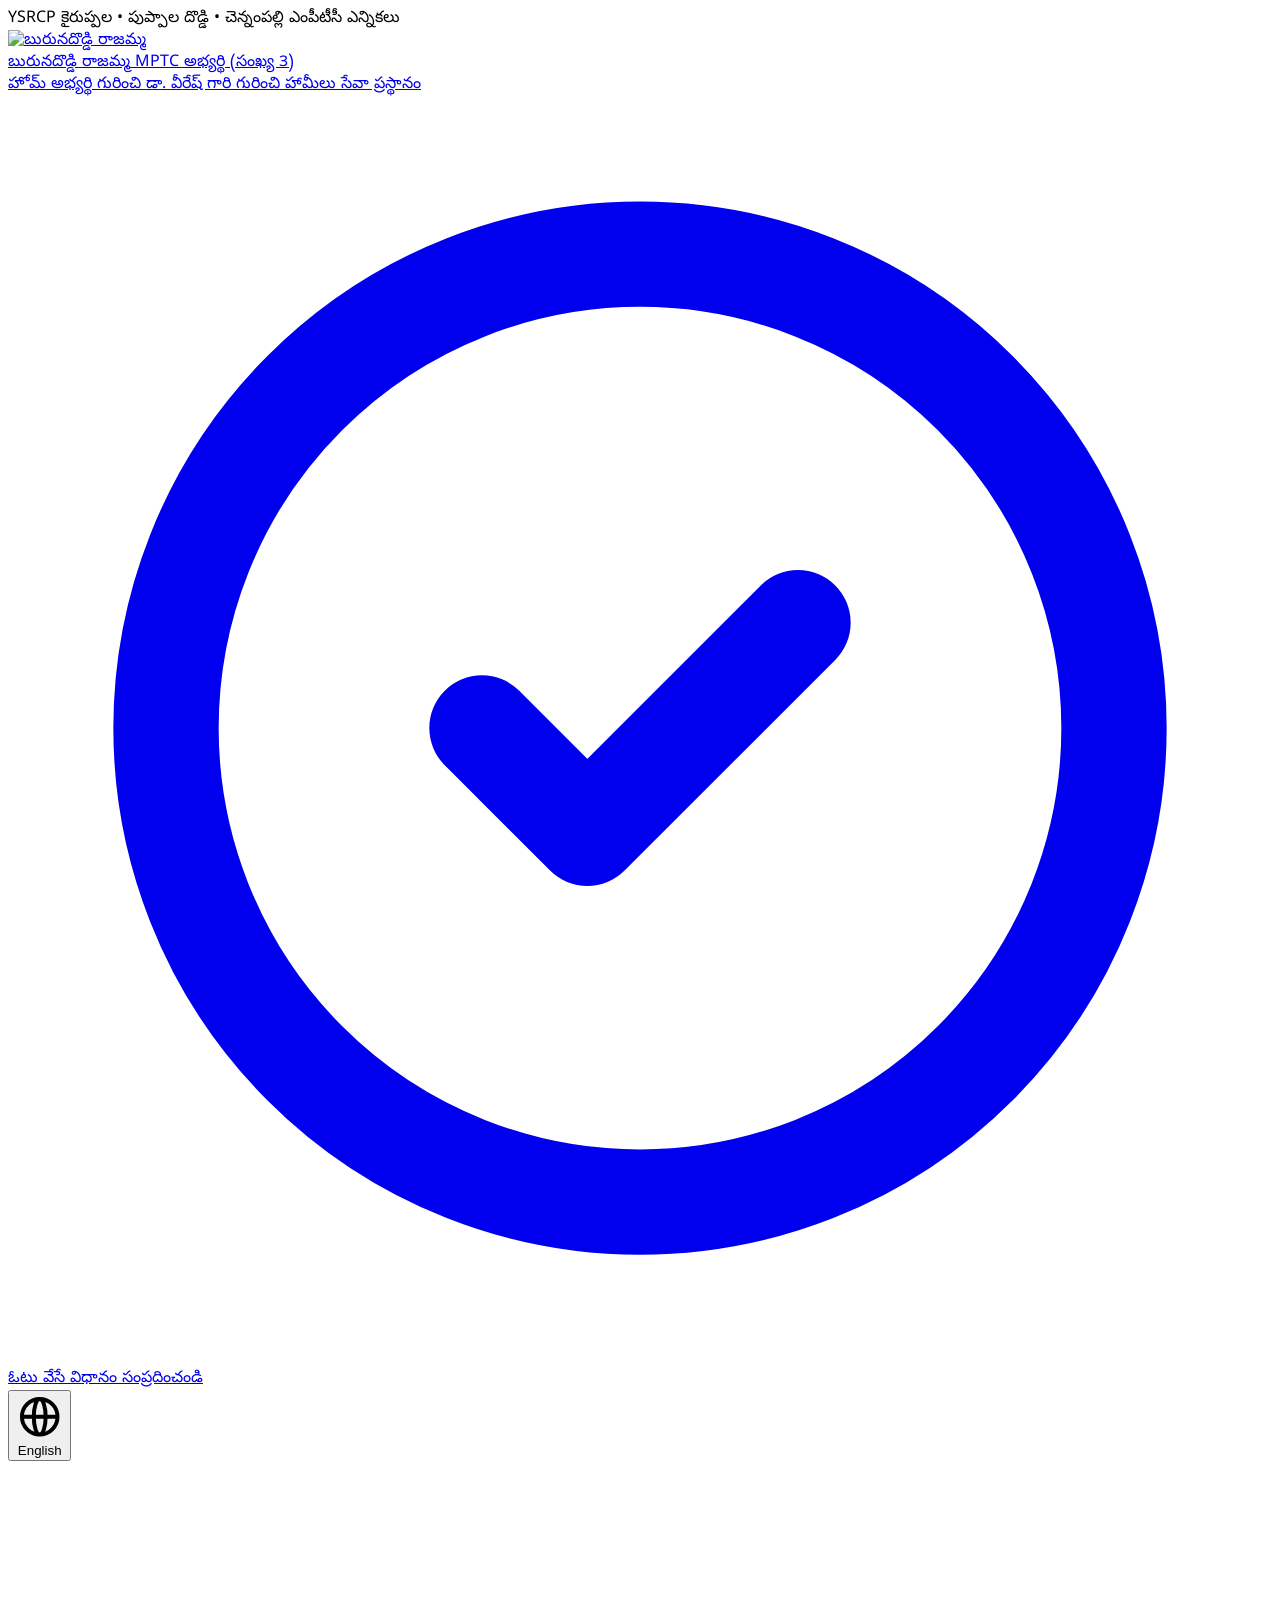
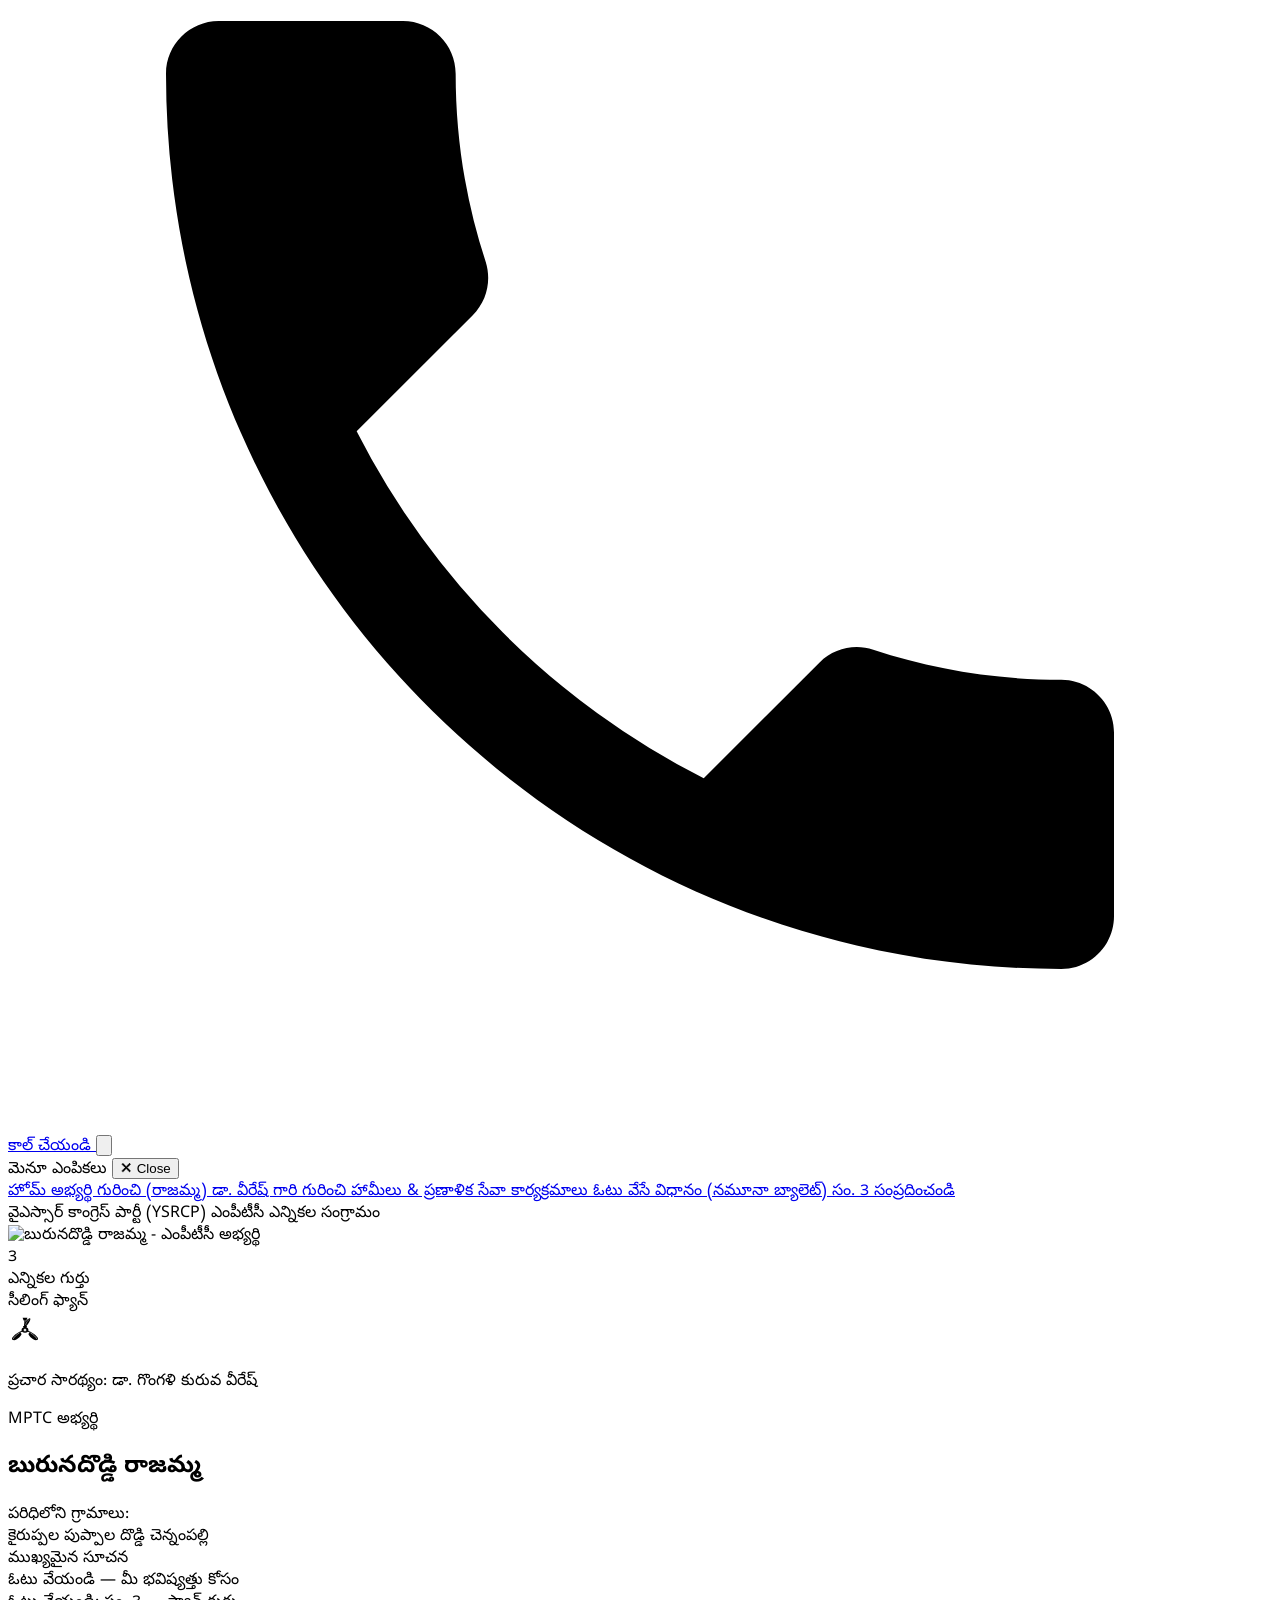
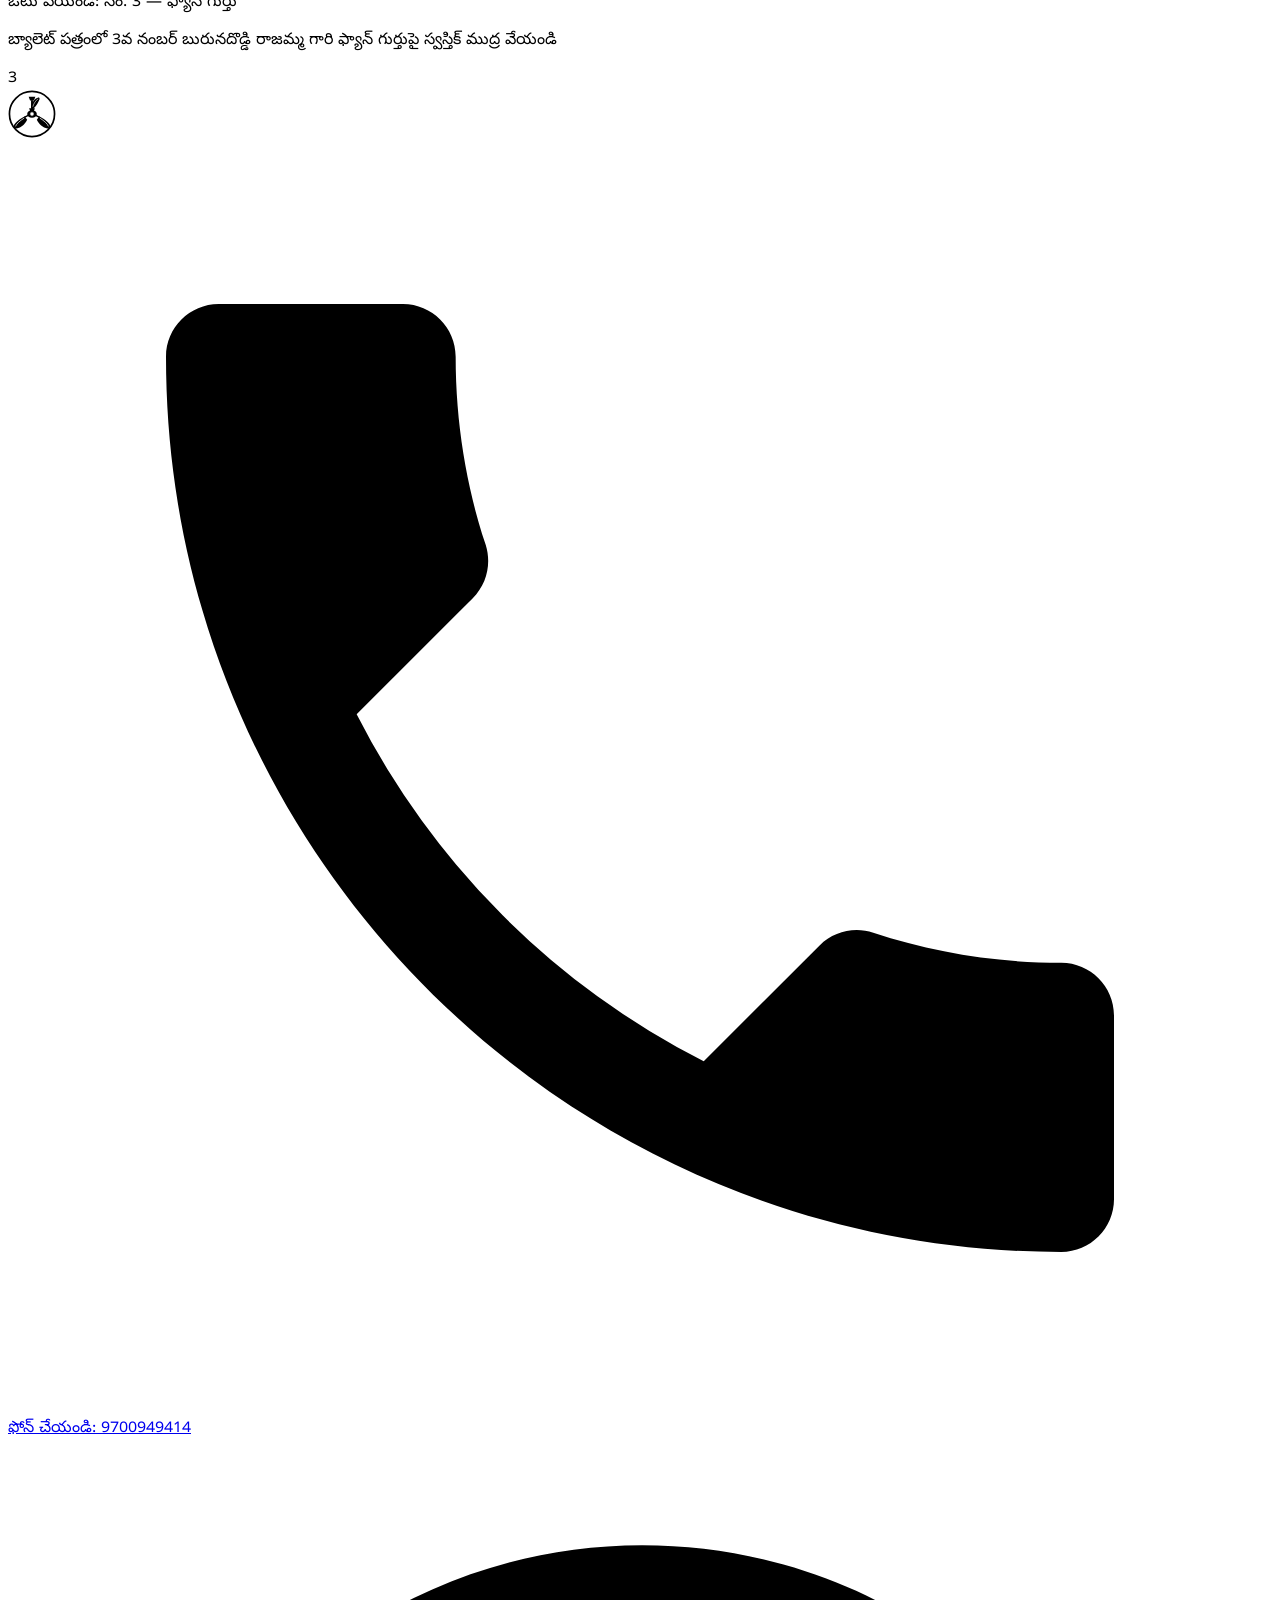
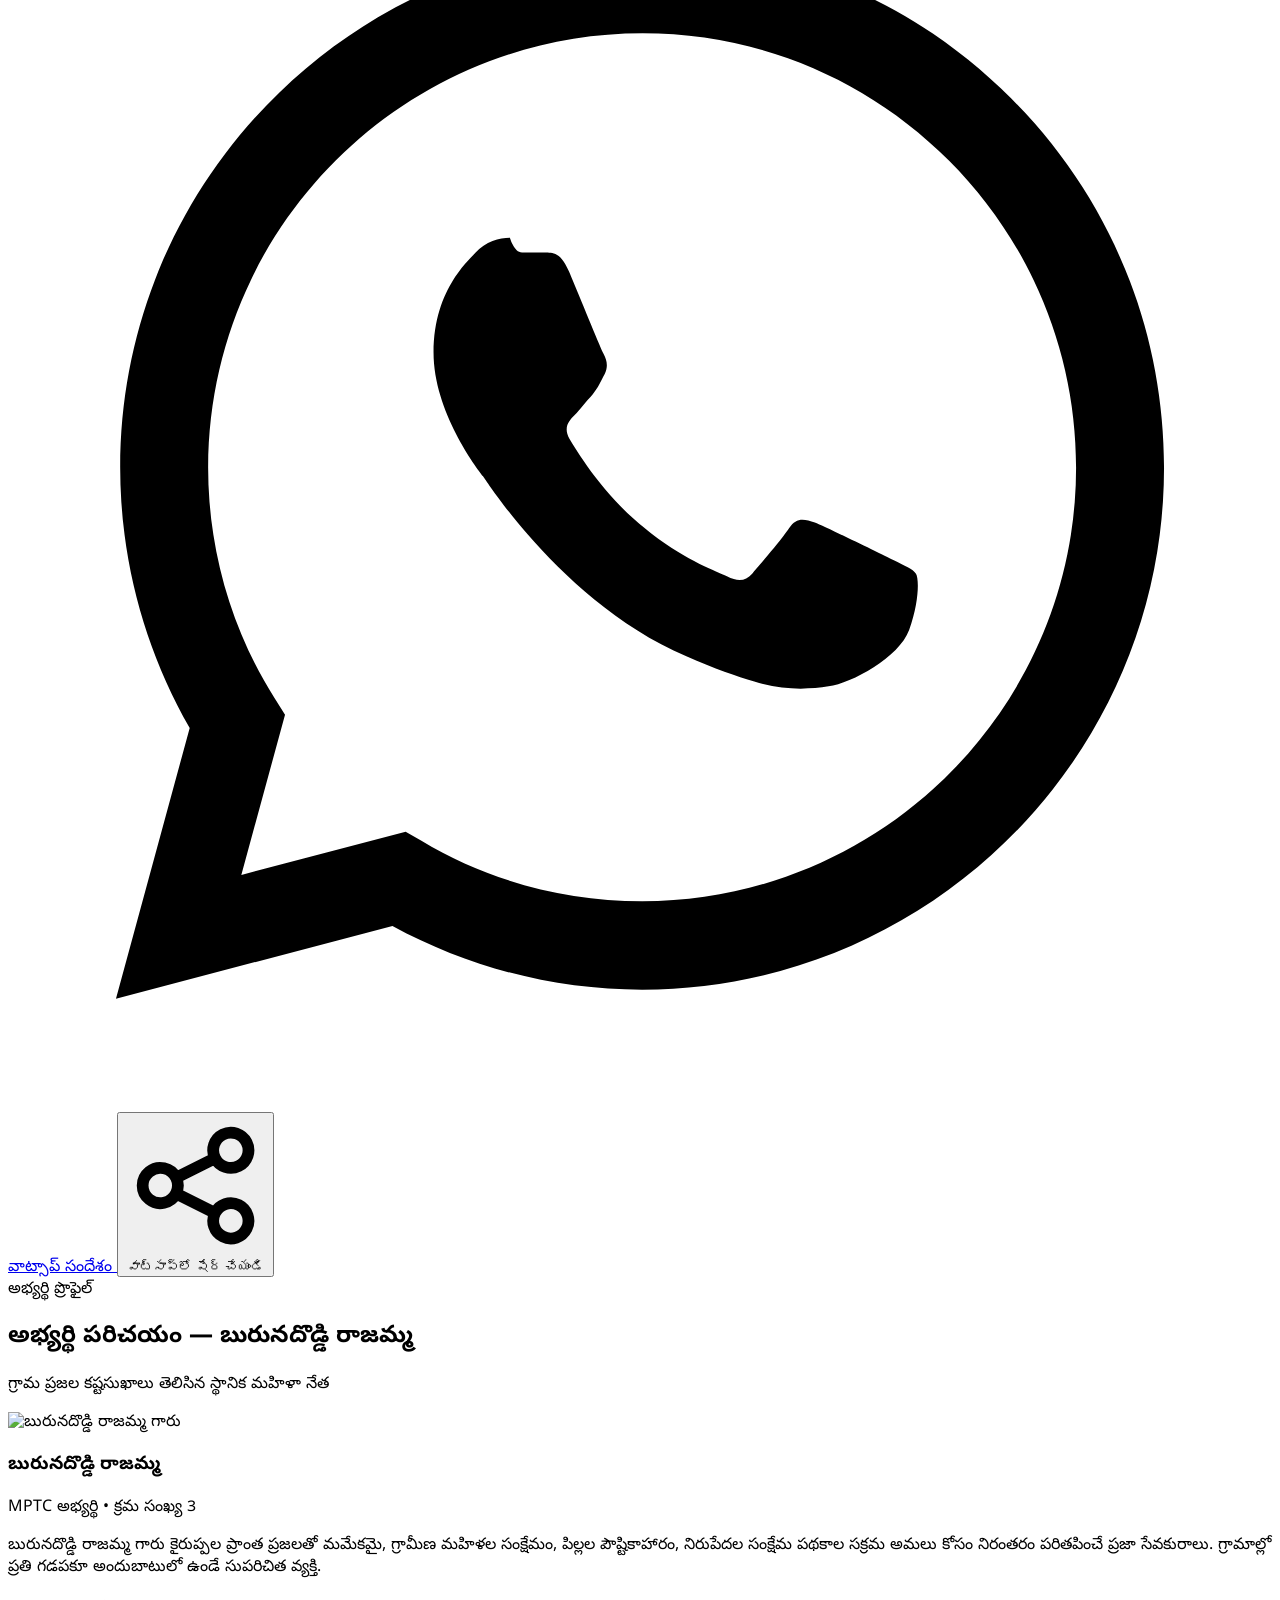
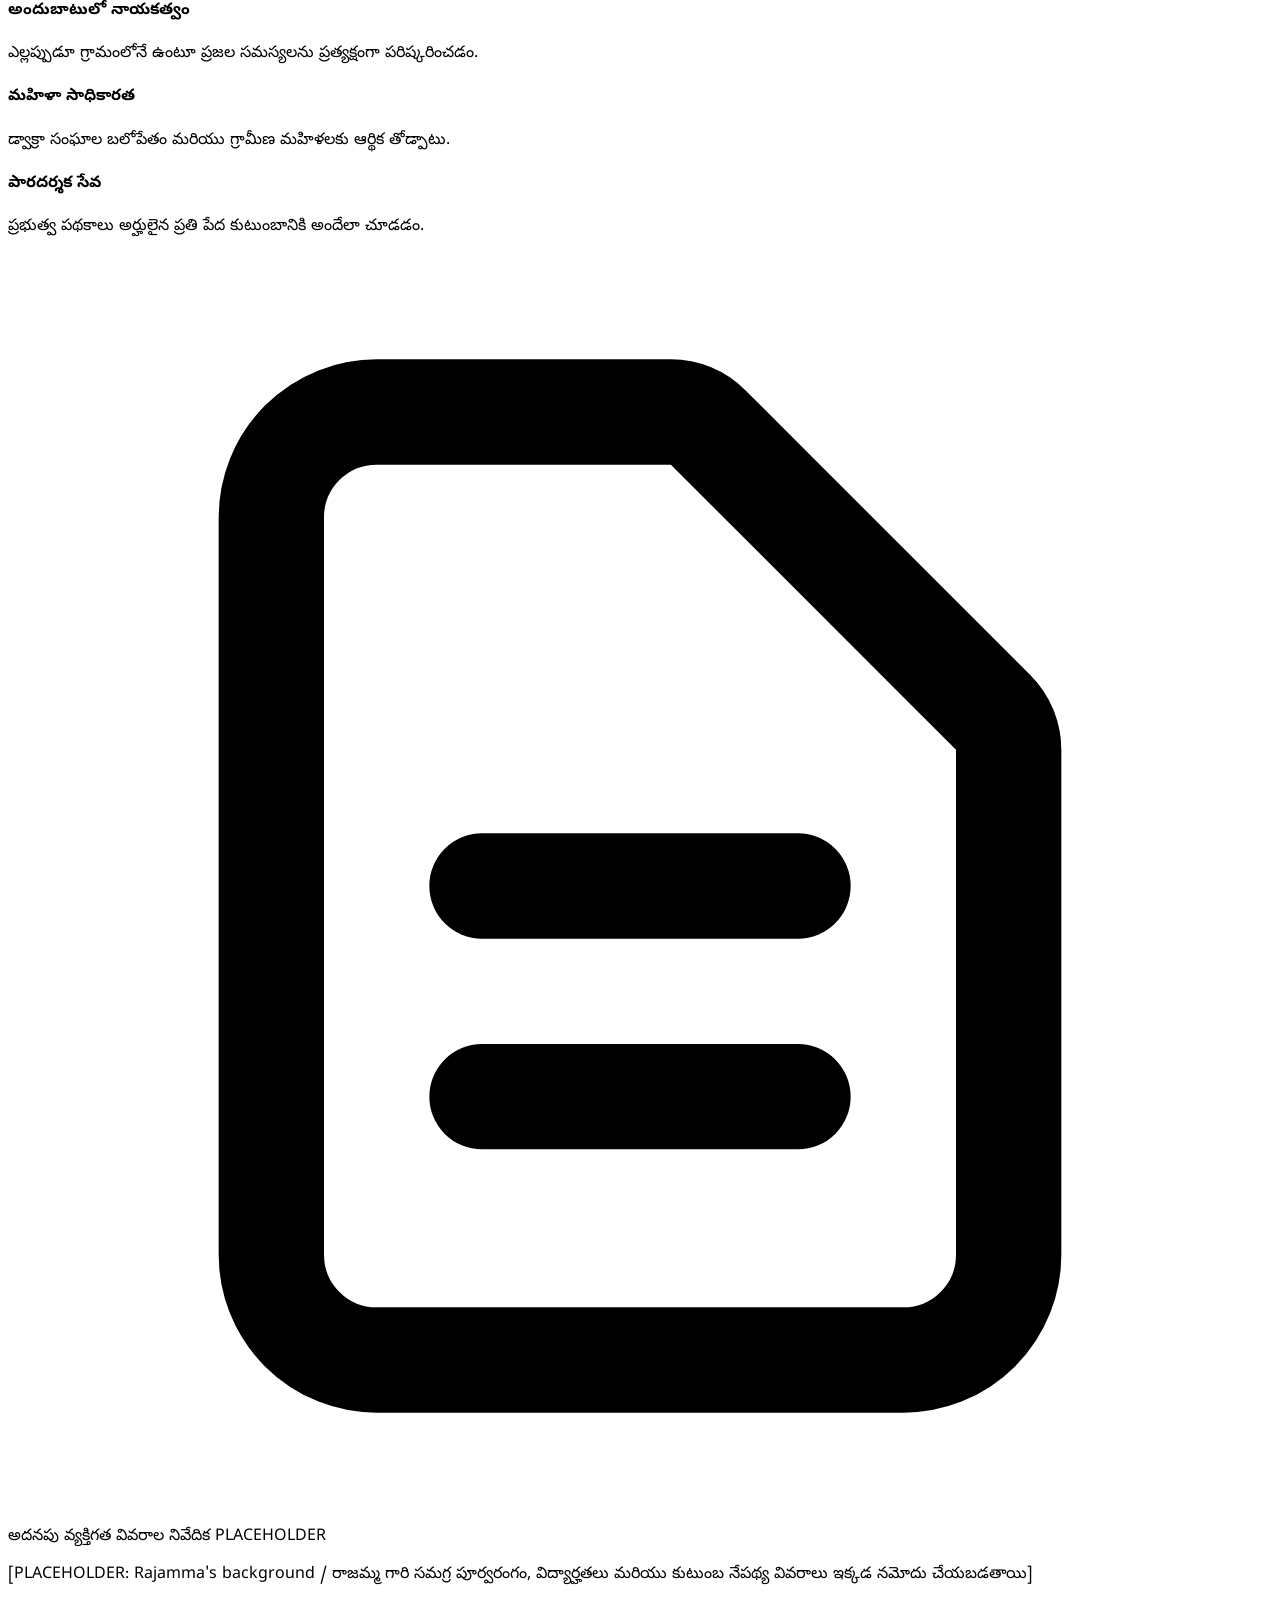
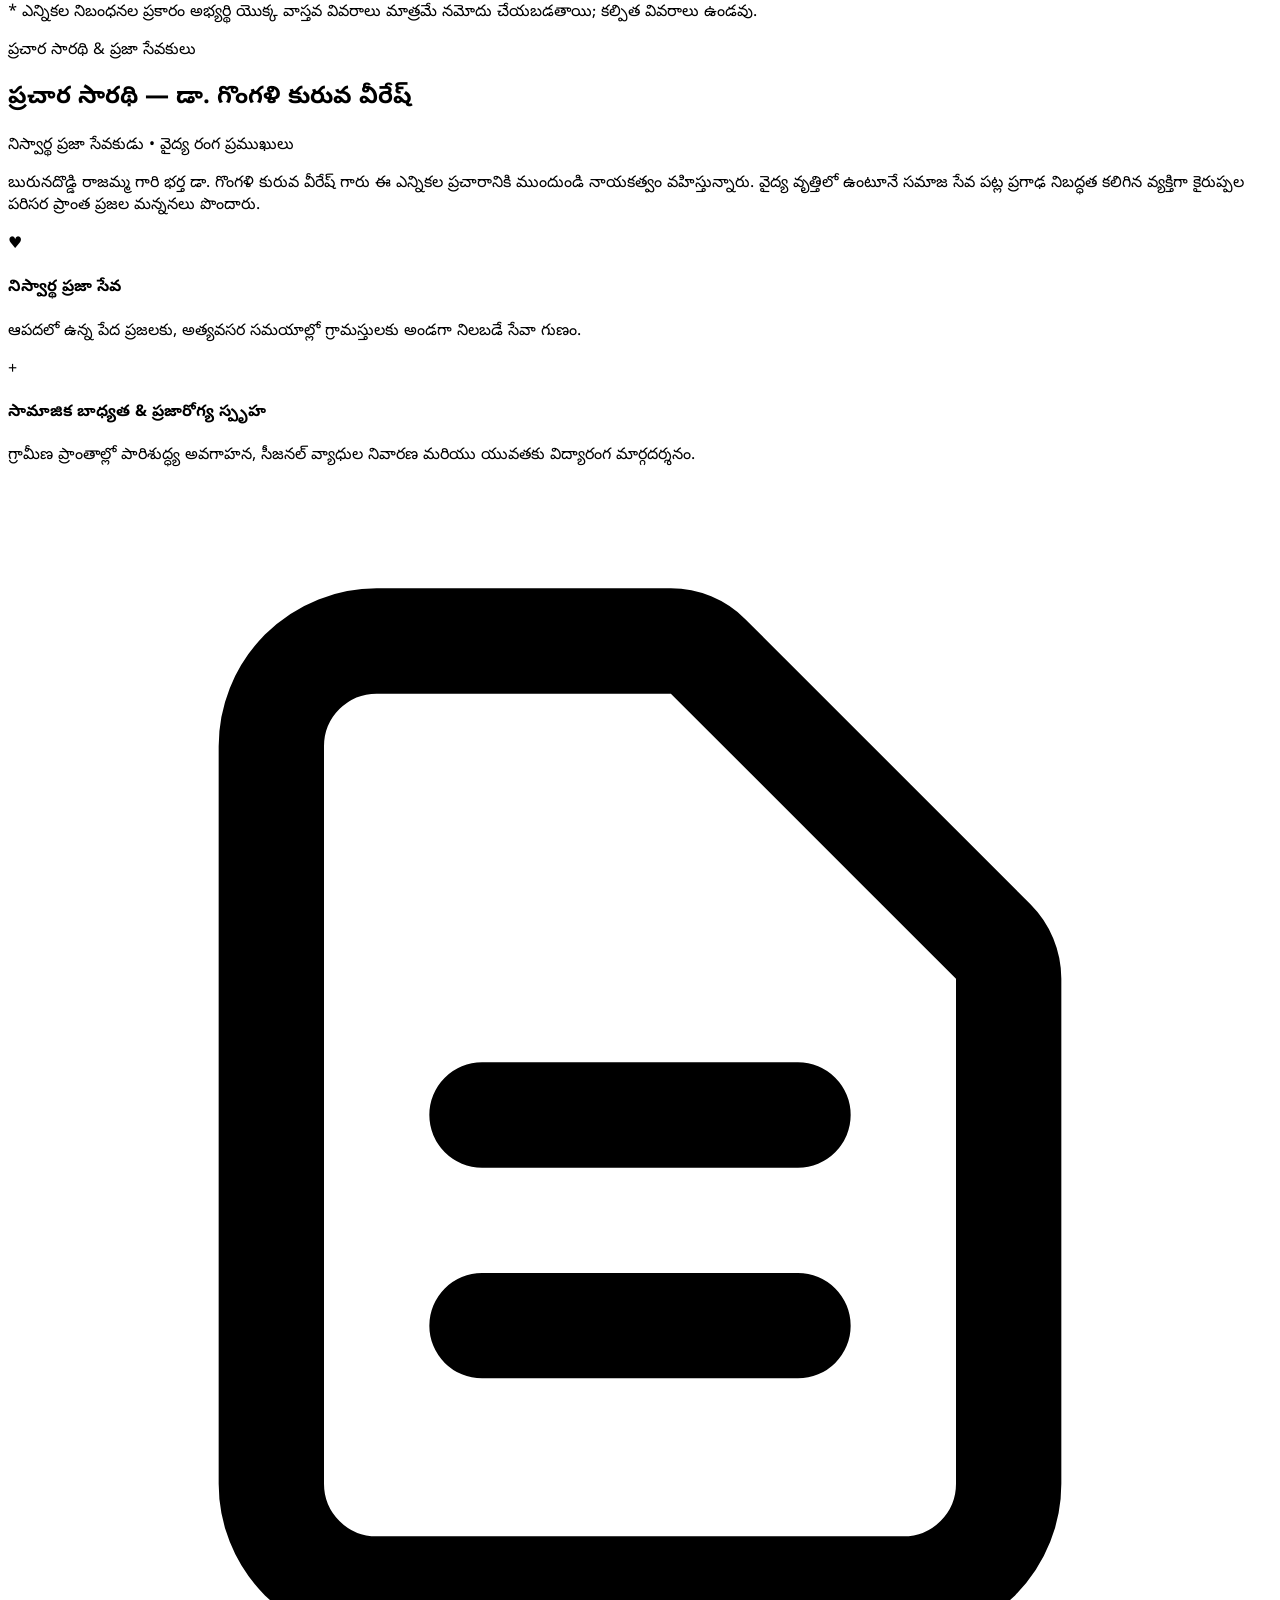
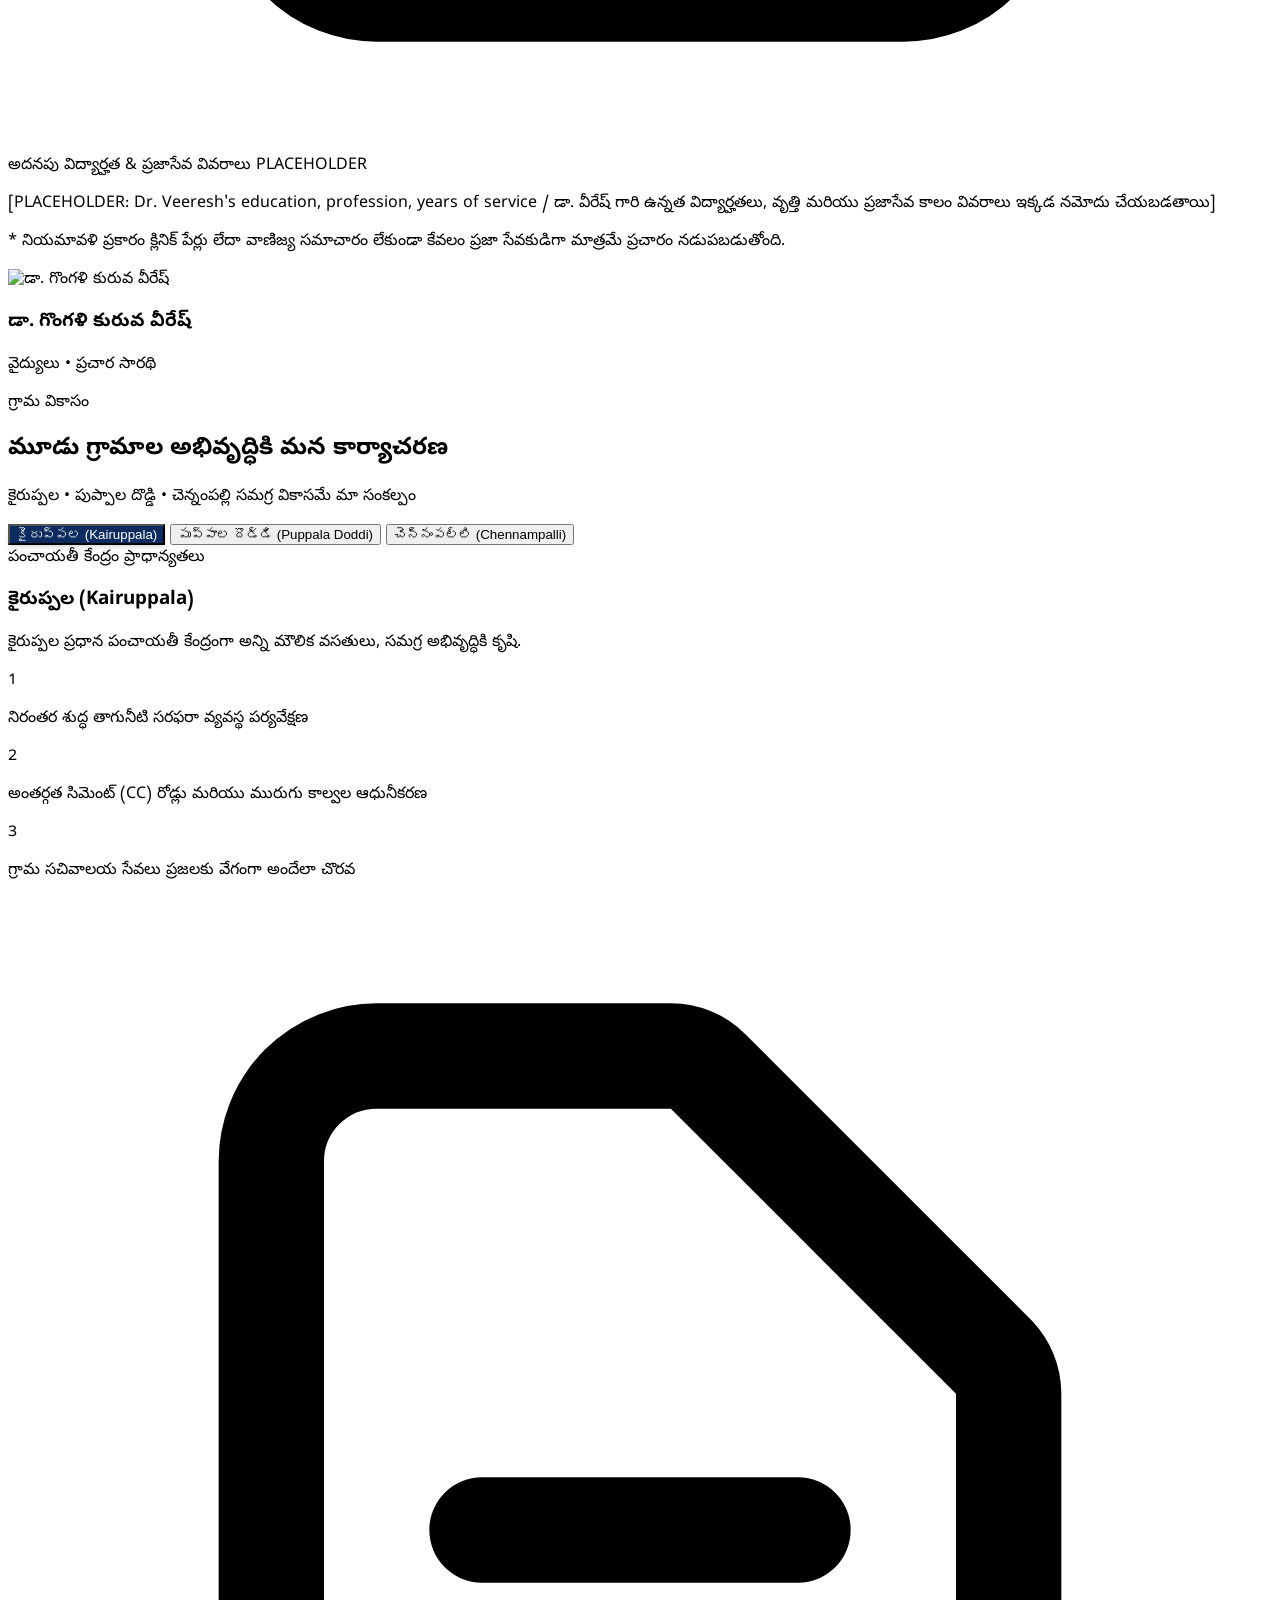
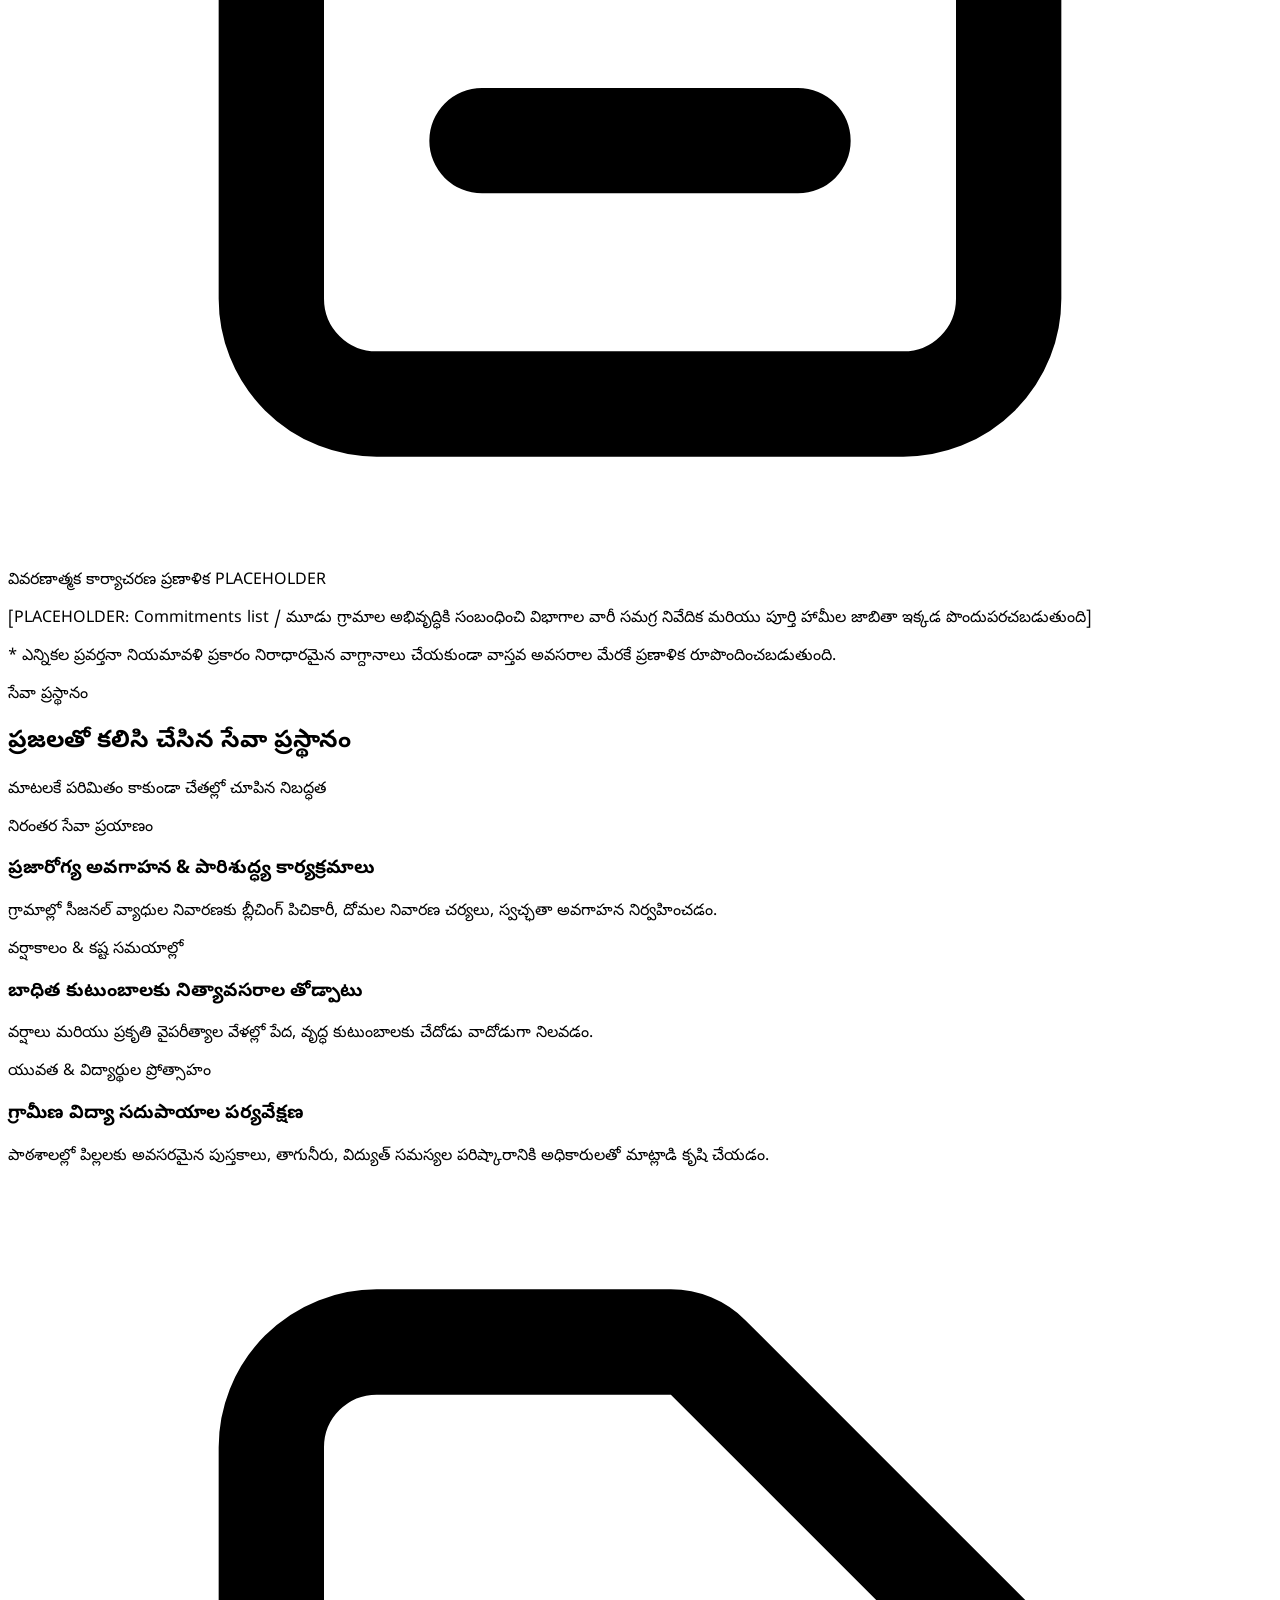
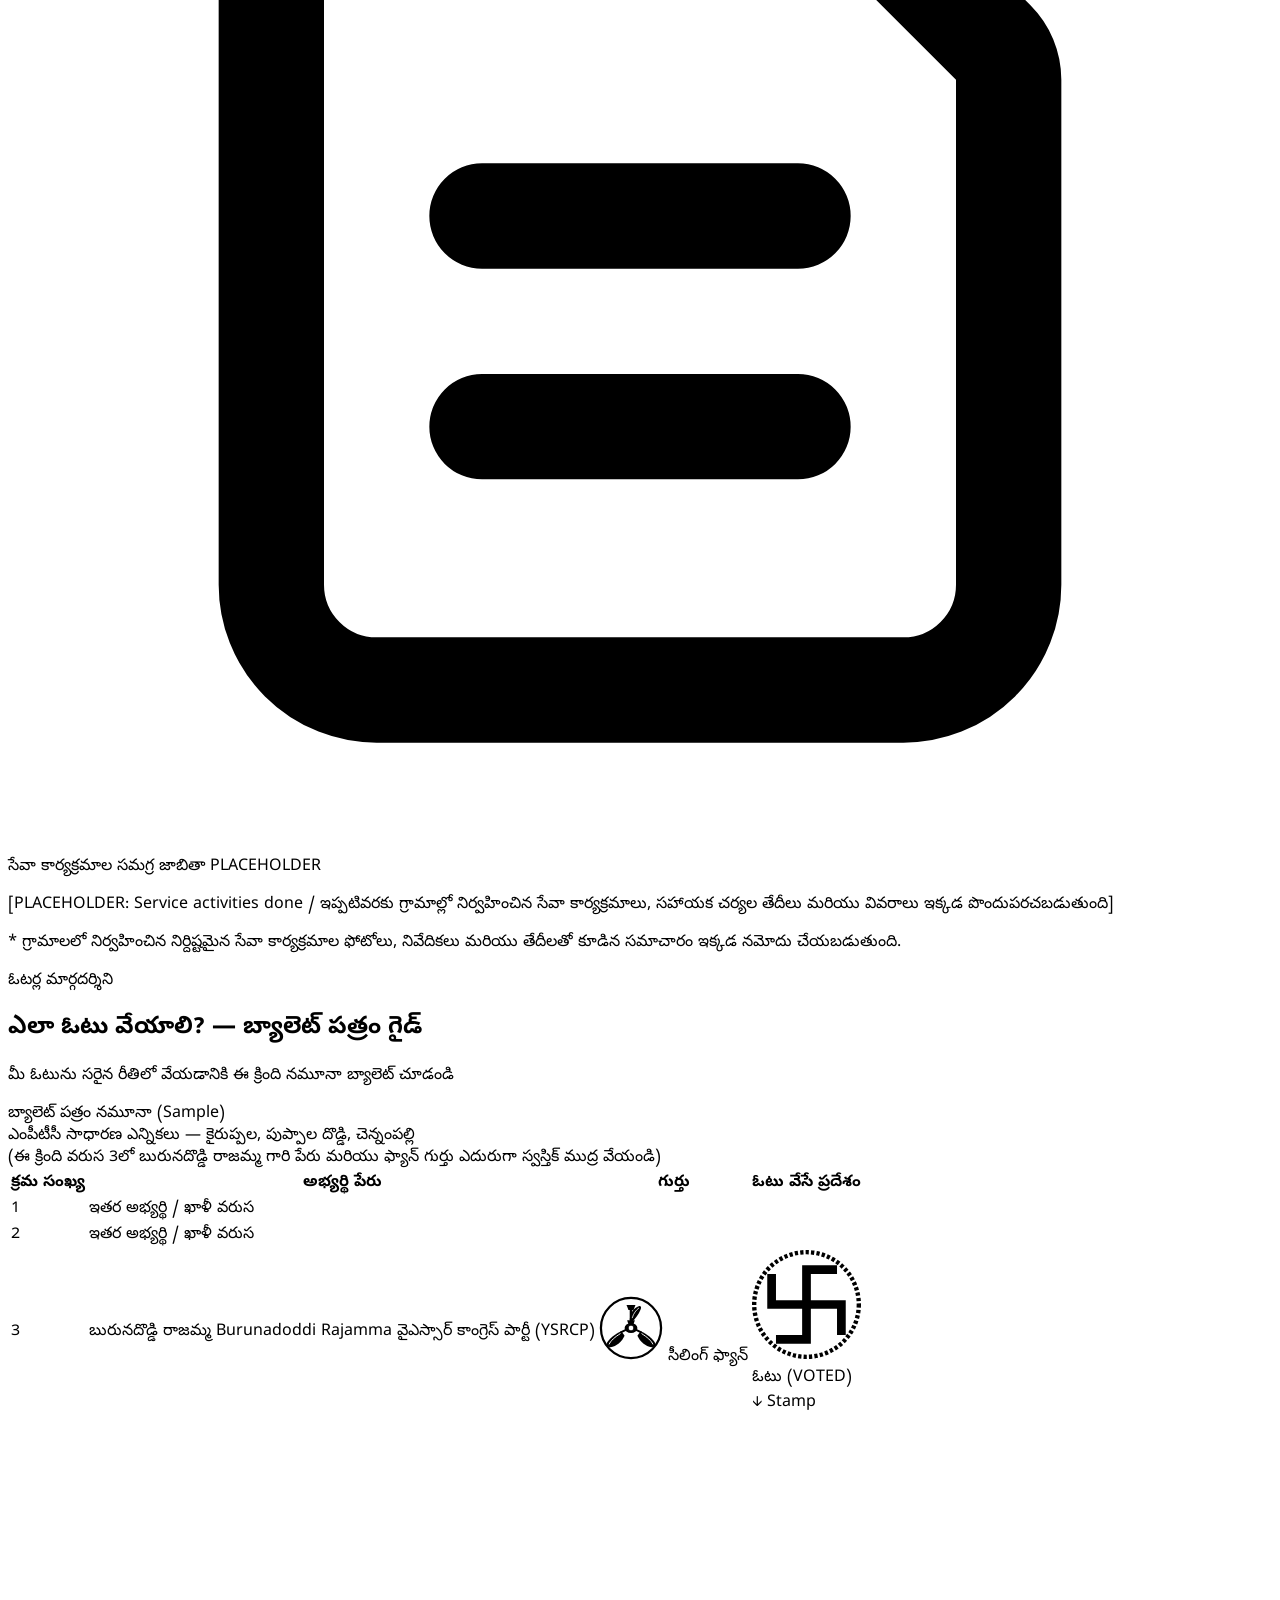
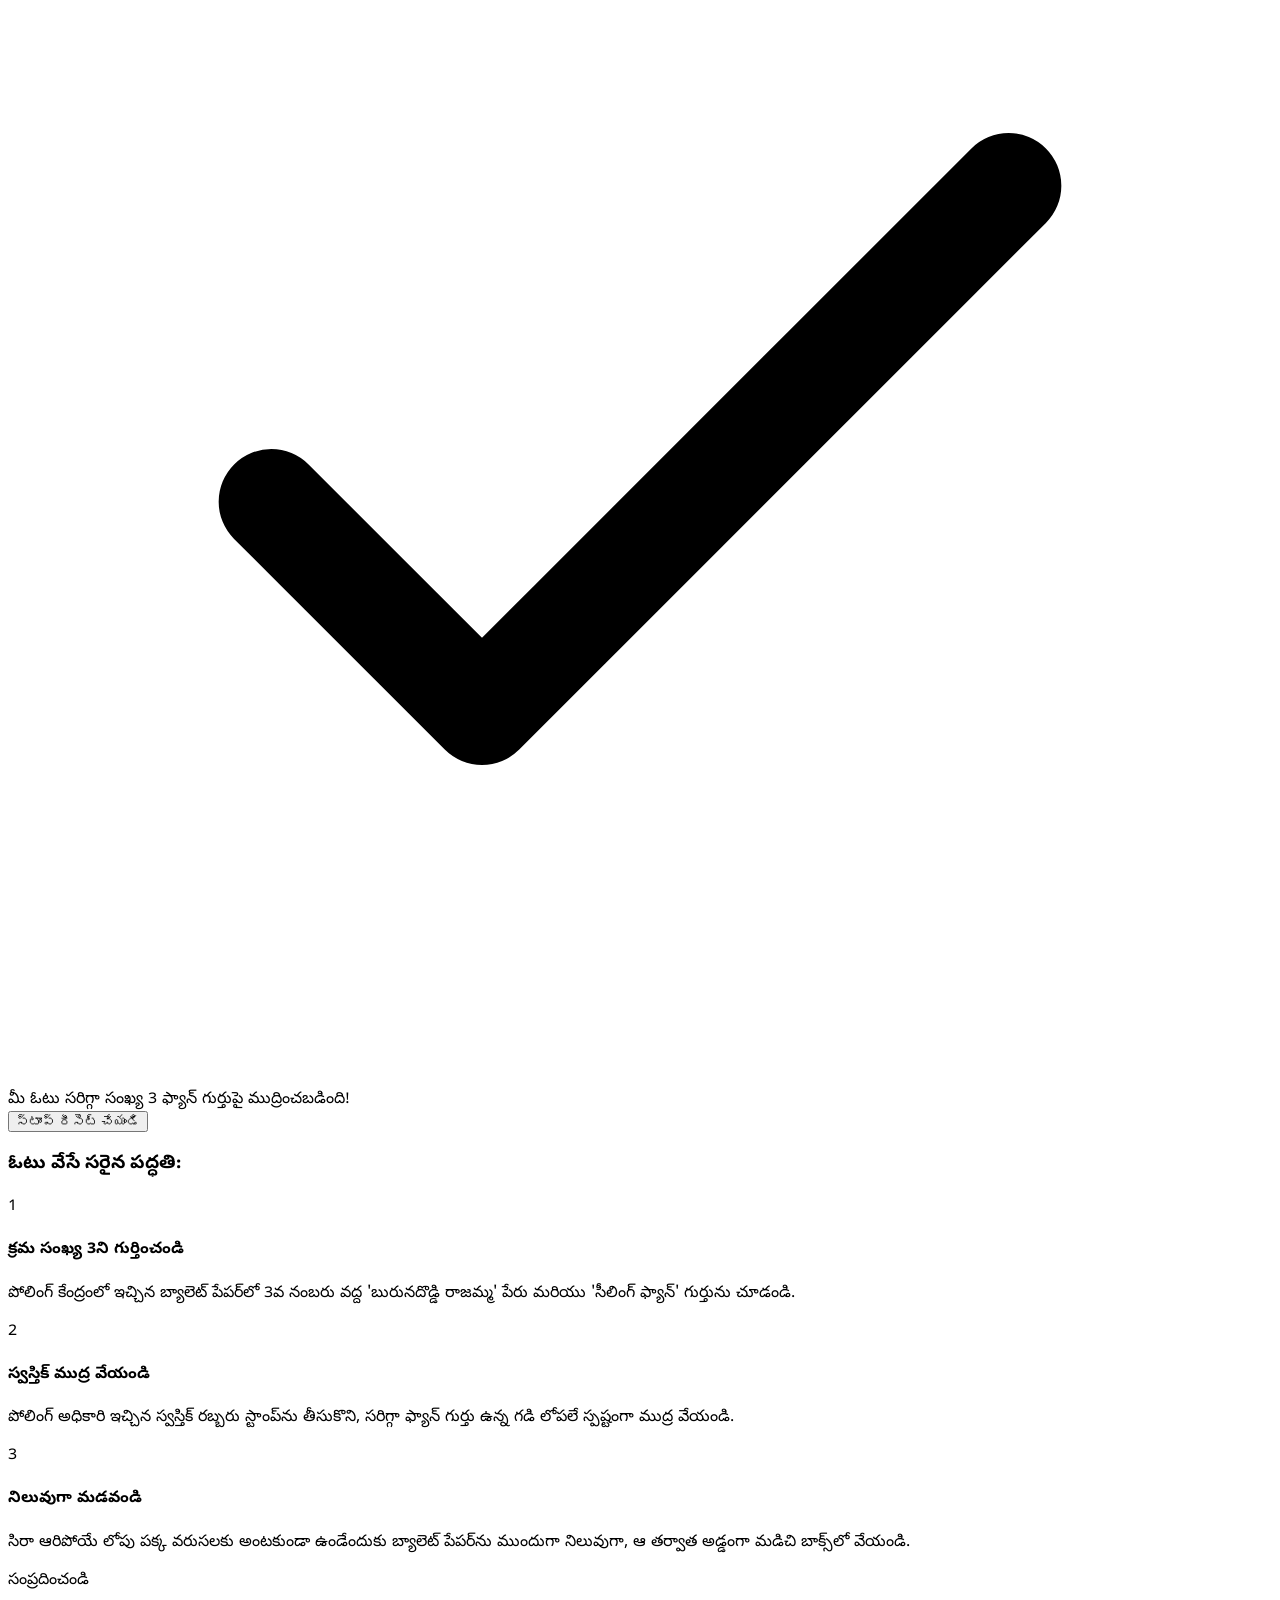
==== index.html @ 332ff1a9 "feat: initialize MPTC campaign web application Set up project scaffolding with React, Vite, Tailwind" ====
<!doctype html>
<html lang="te" data-lang="te" class="scroll-smooth">
  <head>
    <meta charset="UTF-8" />
    <meta name="viewport" content="width=device-width, initial-scale=1.0, maximum-scale=5.0" />
    <title>బురునదొడ్డి రాజమ్మ - ఎంపీటీసీ అభ్యర్థి | Burunadoddi Rajamma - MPTC Candidate</title>
    <meta
      name="description"
      content="బురునదొడ్డి రాజమ్మ - వైఎస్సార్ కాంగ్రెస్ పార్టీ (YSRCP) ఎంపీటీసీ అభ్యర్థి, కైరుప్పల, పుప్పాల దొడ్డి, చెన్నంపల్లి. క్రమ సంఖ్య: 3, ఎన్నికల గుర్తు: ఫ్యాన్. సంప్రదించండి: 9700949414."
    />
    <meta name="keywords" content="Burunadoddi Rajamma, Dr Gongali Kuruva Veeresh, MPTC election, YSRCP, Kairuppala, Puppala Doddi, Chennampalli, Fan symbol, Ballot No 3, Andhra Pradesh" />
    <meta name="author" content="Gongali Kuruva Veeresh" />
    <meta name="theme-color" content="#004aad" />

    <!-- Open Graph / WhatsApp Social Sharing -->
    <meta property="og:type" content="website" />
    <meta property="og:title" content="బురునదొడ్డి రాజమ్మ - ఎంపీటీసీ అభ్యర్థి (సంఖ్య: 3, ఫ్యాన్ గుర్తు)" />
    <meta
      property="og:description"
      content="కైరుప్పల, పుప్పాల దొడ్డి, చెన్నంపల్లి గ్రామాల వైఎస్సార్సీపీ ఎంపీటీసీ అభ్యర్థి బురునదొడ్డి రాజమ్మ గారిని ఫ్యాన్ గుర్తుపై ఓటేసి భారీ మెజారిటీతో గెలిపించండి."
    />
    <meta property="og:image" content="/assets/aistudio/WhatsApp_Image_2026-10-29_at_12.27.21_PM_05751e81.jpeg" />
    <meta property="og:image:alt" content="బురునదొడ్డి రాజమ్మ - ఎంపీటీసీ అభ్యర్థి (Burunadoddi Rajamma)" />
    <meta property="og:site_name" content="Burunadoddi Rajamma Campaign" />

    <!-- Twitter / X -->
    <meta name="twitter:card" content="summary_large_image" />
    <meta name="twitter:title" content="బురునదొడ్డి రాజమ్మ - ఎంపీటీసీ అభ్యర్థి | Burunadoddi Rajamma" />
    <meta
      name="twitter:description"
      content="కైరుప్పల, పుప్పాల దొడ్డి, చెన్నంపల్లి గ్రామాల వైఎస్సార్సీపీ ఎంపీటీసీ అభ్యర్థి బురునదొడ్డి రాజమ్మ గారి ప్రచార వెబ్సైట్."
    />
    <meta name="twitter:image" content="/assets/aistudio/WhatsApp_Image_2026-10-29_at_12.27.21_PM_05751e81.jpeg" />

    <!-- Google Fonts: Noto Sans Telugu & Plus Jakarta Sans -->
    <link rel="preconnect" href="https://fonts.googleapis.com" />
    <link rel="preconnect" href="https://fonts.gstatic.com" crossorigin />
    <link
      href="https://fonts.googleapis.com/css2?family=Noto+Sans+Telugu:wght@400;500;600;700;800;900&family=Plus+Jakarta+Sans:wght@400;500;600;700;800&display=swap"
      rel="stylesheet"
    />

    <link rel="stylesheet" href="/src/index.css" />

    <!-- Schema.org JSON-LD Structured Data -->
    <script type="application/ld+json">
      {
        "@context": "https://schema.org",
        "@type": "WebSite",
        "name": "బురునదొడ్డి రాజమ్మ ఎంపీటీసీ ఎన్నికల ప్రచారం",
        "alternateName": "Burunadoddi Rajamma MPTC Election Campaign",
        "description": "కైరుప్పల, పుప్పాల దొడ్డి, చెన్నంపల్లి గ్రామాల వైఎస్సార్ కాంగ్రెస్ పార్టీ ఎంపీటీసీ అభ్యర్థి బురునదొడ్డి రాజమ్మ గారి అధికారిక ప్రచార వెబ్సైట్.",
        "publisher": {
          "@type": "Person",
          "name": "Gongali Kuruva Veeresh"
        },
        "about": {
          "@type": "Person",
          "name": "Burunadoddi Rajamma",
          "alternateName": "బురునదొడ్డి రాజమ్మ",
          "jobTitle": "MPTC Candidate",
          "memberOf": {
            "@type": "Organization",
            "name": "Yuvajana Sramika Rythu Congress Party (YSRCP)"
          }
        }
      }
    </script>
  </head>
  <body class="bg-slate-50 text-slate-900 antialiased selection:bg-blue-600 selection:text-white pb-16 sm:pb-0">

    <!-- STICKY HEADER -->
    <header class="sticky top-0 z-50 bg-white/95 backdrop-blur-md border-b-2 border-emerald-600 shadow-sm transition-all">
      <!-- Micro Banner -->
      <div class="bg-gradient-to-r from-blue-700 via-blue-600 to-emerald-700 text-white text-xs font-medium py-1 px-3 text-center flex items-center justify-center gap-2">
        <span class="inline-flex items-center px-1.5 py-0.5 rounded bg-white/20 font-bold tracking-wide">
          YSRCP
        </span>
        <span class="lang-te truncate">కైరుప్పల • పుప్పాల దొడ్డి • చెన్నంపల్లి ఎంపీటీసీ ఎన్నికలు</span>
        <span class="lang-en truncate">Kairuppala • Puppala Doddi • Chennampalli MPTC Elections</span>
      </div>

      <div class="max-w-7xl mx-auto px-3 sm:px-6 lg:px-8">
        <div class="flex items-center justify-between h-16">
          <!-- Candidate Identification -->
          <a href="#home" class="flex items-center gap-2.5 focus:outline-none focus:ring-2 focus:ring-blue-600 rounded-lg p-1 group">
            <div class="w-10 h-10 rounded-full border-2 border-emerald-600 overflow-hidden shrink-0 shadow-sm bg-blue-50">
              <img
                src="/assets/aistudio/WhatsApp_Image_2026-10-29_at_12.27.21_PM_05751e81.jpeg"
                alt="బురునదొడ్డి రాజమ్మ"
                class="w-full h-full object-cover object-top"
                loading="eager"
              />
            </div>
            <div class="flex flex-col">
              <span class="font-extrabold text-base sm:text-lg text-blue-900 leading-tight group-hover:text-blue-700 transition-colors">
                <span class="lang-te">బురునదొడ్డి రాజమ్మ</span>
                <span class="lang-en">Burunadoddi Rajamma</span>
              </span>
              <span class="text-[11px] font-semibold text-emerald-800 flex items-center gap-1">
                <span class="inline-block w-2 h-2 rounded-full bg-emerald-600"></span>
                <span class="lang-te">MPTC అభ్యర్థి (సంఖ్య 3)</span>
                <span class="lang-en">MPTC Candidate (No. 3)</span>
              </span>
            </div>
          </a>

          <!-- Desktop Navigation -->
          <nav class="hidden lg:flex items-center gap-1 xl:gap-2">
            <a href="#home" class="px-3 py-1.5 text-xs xl:text-sm font-semibold text-slate-700 hover:text-blue-800 hover:bg-blue-50 rounded-lg transition-colors">
              <span class="lang-te">హోమ్</span>
              <span class="lang-en">Home</span>
            </a>
            <a href="#about-rajamma" class="px-3 py-1.5 text-xs xl:text-sm font-semibold text-slate-700 hover:text-blue-800 hover:bg-blue-50 rounded-lg transition-colors">
              <span class="lang-te">అభ్యర్థి గురించి</span>
              <span class="lang-en">About Candidate</span>
            </a>
            <a href="#about-veeresh" class="px-3 py-1.5 text-xs xl:text-sm font-semibold text-slate-700 hover:text-blue-800 hover:bg-blue-50 rounded-lg transition-colors">
              <span class="lang-te">డా. వీరేష్ గారి గురించి</span>
              <span class="lang-en">About Dr. Veeresh</span>
            </a>
            <a href="#commitments" class="px-3 py-1.5 text-xs xl:text-sm font-semibold text-slate-700 hover:text-blue-800 hover:bg-blue-50 rounded-lg transition-colors">
              <span class="lang-te">హామీలు</span>
              <span class="lang-en">Commitments</span>
            </a>
            <a href="#service" class="px-3 py-1.5 text-xs xl:text-sm font-semibold text-slate-700 hover:text-blue-800 hover:bg-blue-50 rounded-lg transition-colors">
              <span class="lang-te">సేవా ప్రస్థానం</span>
              <span class="lang-en">Service Work</span>
            </a>
            <a href="#ballot" class="px-3 py-1.5 text-xs xl:text-sm font-bold bg-emerald-50 text-emerald-800 border border-emerald-200 hover:bg-emerald-100 rounded-lg transition-colors flex items-center gap-1.5">
              <svg class="w-3.5 h-3.5 text-emerald-700" fill="none" viewBox="0 0 24 24" stroke="currentColor"><path stroke-linecap="round" stroke-linejoin="round" stroke-width="2" d="M9 12l2 2 4-4m6 2a9 9 0 11-18 0 9 9 0 0118 0z" /></svg>
              <span class="lang-te">ఓటు వేసే విధానం</span>
              <span class="lang-en">How to Vote</span>
            </a>
            <a href="#contact" class="px-3 py-1.5 text-xs xl:text-sm font-semibold text-slate-700 hover:text-blue-800 hover:bg-blue-50 rounded-lg transition-colors">
              <span class="lang-te">సంప్రదించండి</span>
              <span class="lang-en">Contact</span>
            </a>
          </nav>

          <!-- Action Buttons: Bilingual Toggle & Call Button -->
          <div class="flex items-center gap-2">
            <!-- Language Switcher Button -->
            <button
              type="button"
              class="lang-toggle-btn flex items-center gap-1 px-2.5 py-1.5 rounded-full border border-slate-300 bg-slate-100 hover:bg-slate-200 text-xs font-bold text-slate-800 transition shadow-xs cursor-pointer focus:ring-2 focus:ring-blue-600"
              title="భాషను మార్చండి / Change Language"
            >
              <svg class="w-3.5 h-3.5 text-blue-700" fill="none" viewBox="0 0 24 24" stroke="currentColor">
                <path stroke-linecap="round" stroke-linejoin="round" stroke-width="2" d="M21 12a9 9 0 01-9 9m9-9a9 9 0 00-9-9m9 9H3m9 9a9 9 0 01-9-9m9 9c1.657 0 3-4.03 3-9s-1.343-9-3-9m0 18c-1.657 0-3-4.03-3-9s1.343-9 3-9m-9 9a9 9 0 019-9" />
              </svg>
              <span class="lang-btn-label">English</span>
            </button>

            <!-- Direct Call Button -->
            <a
              href="tel:9700949414"
              class="inline-flex items-center gap-1.5 px-3 py-1.5 rounded-lg bg-emerald-700 hover:bg-emerald-800 active:scale-95 text-white text-xs sm:text-sm font-bold shadow-sm transition"
              aria-label="Call 9700949414"
            >
              <svg class="w-3.5 h-3.5 fill-current animate-pulse" viewBox="0 0 24 24">
                <path d="M6.62 10.79a15.053 15.053 0 006.59 6.59l2.2-2.2c.27-.27.67-.36 1.02-.24 1.12.37 2.33.57 3.57.57.55 0 1 .45 1 1V20c0 .55-.45 1-1 1-9.39 0-17-7.61-17-17 0-.55.45-1 1-1h3.5c.55 0 1 .45 1 1 0 1.25.2 2.45.57 3.57.11.35.03.74-.25 1.02l-2.2 2.2z" />
              </svg>
              <span class="lang-te">కాల్ చేయండి</span>
              <span class="lang-en">Call Now</span>
            </a>

            <!-- Mobile menu hamburger -->
            <button
              id="mobile-menu-btn"
              type="button"
              class="lg:hidden p-2 rounded-lg text-slate-700 hover:bg-slate-100 focus:outline-none focus:ring-2 focus:ring-blue-600"
              aria-label="Open menu"
            >
              <svg class="w-6 h-6" fill="none" viewBox="0 0 24 24" stroke="currentColor">
                <path stroke-linecap="round" stroke-linejoin="round" stroke-width="2" d="M4 6h16M4 12h16M4 18h16" />
              </svg>
            </button>
          </div>
        </div>
      </div>

      <!-- Mobile Dropdown Menu -->
      <div id="mobile-menu-drawer" class="hidden lg:hidden bg-white border-b border-slate-200 px-4 pt-2 pb-6 shadow-xl">
        <div class="py-2 mb-2 flex items-center justify-between border-b border-slate-100">
          <span class="text-xs font-bold text-slate-500 uppercase tracking-wider">
            <span class="lang-te">మెనూ ఎంపికలు</span>
            <span class="lang-en">Navigation Menu</span>
          </span>
          <button id="mobile-menu-close" type="button" class="text-slate-400 hover:text-slate-700 text-xs font-bold p-1">
            ✕ Close
          </button>
        </div>

        <div class="grid grid-cols-1 gap-1">
          <a href="#home" class="mobile-nav-link px-3 py-2.5 rounded-lg text-sm font-medium text-slate-800 hover:bg-blue-50">
            <span class="lang-te">హోమ్</span>
            <span class="lang-en">Home</span>
          </a>
          <a href="#about-rajamma" class="mobile-nav-link px-3 py-2.5 rounded-lg text-sm font-medium text-slate-800 hover:bg-blue-50">
            <span class="lang-te">అభ్యర్థి గురించి (రాజమ్మ)</span>
            <span class="lang-en">About Candidate (Rajamma)</span>
          </a>
          <a href="#about-veeresh" class="mobile-nav-link px-3 py-2.5 rounded-lg text-sm font-medium text-slate-800 hover:bg-blue-50">
            <span class="lang-te">డా. వీరేష్ గారి గురించి</span>
            <span class="lang-en">About Dr. Veeresh</span>
          </a>
          <a href="#commitments" class="mobile-nav-link px-3 py-2.5 rounded-lg text-sm font-medium text-slate-800 hover:bg-blue-50">
            <span class="lang-te">హామీలు & ప్రణాళిక</span>
            <span class="lang-en">Commitments & Plan</span>
          </a>
          <a href="#service" class="mobile-nav-link px-3 py-2.5 rounded-lg text-sm font-medium text-slate-800 hover:bg-blue-50">
            <span class="lang-te">సేవా కార్యక్రమాలు</span>
            <span class="lang-en">Service Work</span>
          </a>
          <a href="#ballot" class="mobile-nav-link px-3 py-2.5 rounded-lg text-sm font-bold bg-emerald-50 text-emerald-900 border border-emerald-200 flex items-center justify-between">
            <span class="lang-te">ఓటు వేసే విధానం (నమూనా బ్యాలెట్)</span>
            <span class="lang-en">How to Vote (Sample Ballot)</span>
            <span class="text-xs bg-emerald-700 text-white px-2 py-0.5 rounded font-bold">సం. 3</span>
          </a>
          <a href="#contact" class="mobile-nav-link px-3 py-2.5 rounded-lg text-sm font-medium text-slate-800 hover:bg-blue-50">
            <span class="lang-te">సంప్రదించండి</span>
            <span class="lang-en">Contact</span>
          </a>
        </div>
      </div>
    </header>

    <main>
      <!-- 1. HERO SECTION -->
      <section id="home" class="relative overflow-hidden bg-gradient-to-b from-blue-900 via-blue-800 to-emerald-900 text-white pt-6 pb-14 sm:pb-20">
        <div class="absolute inset-0 opacity-10 bg-[radial-gradient(#ffffff_1px,transparent_1px)] [background-size:16px_16px] pointer-events-none"></div>

        <div class="max-w-6xl mx-auto px-4 sm:px-6 lg:px-8 relative z-10">
          <!-- Top Badges -->
          <div class="flex flex-wrap items-center justify-center gap-2 mb-6 text-center">
            <span class="inline-flex items-center gap-1.5 px-3 py-1 rounded-full text-xs sm:text-sm font-extrabold bg-white text-blue-900 shadow-md border-2 border-emerald-400">
              <span class="w-2.5 h-2.5 rounded-full bg-emerald-600 animate-ping"></span>
              <span class="lang-te">వైఎస్సార్ కాంగ్రెస్ పార్టీ (YSRCP)</span>
              <span class="lang-en">YSR Congress Party (YSRCP)</span>
            </span>
            <span class="inline-flex items-center px-3 py-1 rounded-full text-xs sm:text-sm font-bold bg-emerald-800/80 text-emerald-100 border border-emerald-400/50">
              <span class="lang-te">ఎంపీటీసీ ఎన్నికల సంగ్రామం</span>
              <span class="lang-en">MPTC General Election</span>
            </span>
          </div>

          <!-- Main Hero Grid -->
          <div class="grid grid-cols-1 lg:grid-cols-12 gap-8 items-center">
            <!-- Candidate Photo Column -->
            <div class="lg:col-span-5 flex flex-col items-center">
              <div class="relative w-64 sm:w-72 md:w-80 aspect-4/5 rounded-2xl overflow-hidden shadow-2xl border-4 border-white bg-gradient-to-b from-blue-600 via-white to-emerald-600 p-1 group">
                <img
                  src="/assets/aistudio/WhatsApp_Image_2026-10-29_at_12.27.21_PM_05751e81.jpeg"
                  alt="బురునదొడ్డి రాజమ్మ - ఎంపీటీసీ అభ్యర్థి"
                  class="w-full h-full object-cover object-top rounded-xl shadow-inner bg-slate-100"
                  loading="eager"
                />

                <!-- Overlay Ballot Tag on Photo -->
                <div class="absolute bottom-3 inset-x-3 bg-white/95 backdrop-blur-md rounded-xl p-2.5 text-slate-900 shadow-lg border border-slate-200 flex items-center justify-between">
                  <div class="flex items-center gap-2">
                    <div class="w-9 h-9 rounded-full bg-blue-700 text-white flex items-center justify-center font-black text-lg shadow-sm">
                      3
                    </div>
                    <div class="text-left">
                      <div class="text-[10px] text-slate-600 uppercase font-bold tracking-wider">
                        <span class="lang-te">ఎన్నికల గుర్తు</span>
                        <span class="lang-en">Symbol</span>
                      </div>
                      <div class="text-xs sm:text-sm font-black text-emerald-800">
                        <span class="lang-te">సీలింగ్ ఫ్యాన్</span>
                        <span class="lang-en">Ceiling Fan</span>
                      </div>
                    </div>
                  </div>
                  <!-- SVG Fan icon -->
                  <div class="p-1 bg-white rounded-lg border border-slate-200">
                    <svg width="34" height="34" viewBox="0 0 100 100" fill="none" class="text-slate-900" role="img">
                      <path d="M 43 14 L 57 14 L 54 22 L 46 22 Z" fill="currentColor"/>
                      <rect x="48" y="21" width="4" height="18" fill="currentColor" rx="1"/>
                      <path d="M 44 38 L 56 38 L 54 44 L 46 44 Z" fill="currentColor"/>
                      <ellipse cx="50" cy="50" rx="10" ry="8" fill="currentColor"/>
                      <circle cx="50" cy="50" r="4.5" fill="white" stroke="currentColor" stroke-width="1.5"/>
                      <line x1="42" y1="53" x2="34" y2="57" stroke="currentColor" stroke-width="3" stroke-linecap="round"/>
                      <path d="M 35 55 C 26 59, 15 67, 12 74 C 11 77, 13 80, 18 80 C 27 79, 36 71, 40 62 Z" fill="currentColor"/>
                      <path d="M 33 59 C 25 64, 18 70, 16 75" stroke="white" stroke-width="1.5" stroke-linecap="round"/>
                      <line x1="58" y1="53" x2="66" y2="57" stroke="currentColor" stroke-width="3" stroke-linecap="round"/>
                      <path d="M 65 55 C 74 59, 85 67, 88 74 C 89 77, 87 80, 82 80 C 73 79, 64 71, 60 62 Z" fill="currentColor"/>
                      <path d="M 67 59 C 75 64, 82 70, 84 75" stroke="white" stroke-width="1.5" stroke-linecap="round"/>
                      <line x1="50" y1="43" x2="50" y2="34" stroke="currentColor" stroke-width="3" stroke-linecap="round"/>
                      <path d="M 48 37 C 49 26, 55 18, 62 16 C 65 15, 67 17, 65 21 C 62 29, 56 36, 52 40 Z" fill="currentColor"/>
                      <path d="M 52 34 C 54 27, 58 22, 62 19" stroke="white" stroke-width="1.2" stroke-linecap="round"/>
                    </svg>
                  </div>
                </div>
              </div>

              <div class="mt-3 text-center">
                <p class="text-xs text-blue-100 font-medium">
                  <span class="lang-te">ప్రచార సారథ్యం: డా. గొంగళి కురువ వీరేష్</span>
                  <span class="lang-en">Campaign Led by: Dr. Gongali Kuruva Veeresh</span>
                </p>
              </div>
            </div>

            <!-- Hero Text Column -->
            <div class="lg:col-span-7 flex flex-col text-center lg:text-left">
              <div class="inline-flex items-center justify-center lg:justify-start gap-2 text-emerald-300 font-bold text-sm sm:text-base tracking-wide uppercase mb-2">
                <span class="w-2 h-2 rounded-full bg-emerald-400"></span>
                <span class="lang-te">MPTC అభ్యర్థి</span>
                <span class="lang-en">MPTC Candidate</span>
              </div>

              <h1 class="text-3xl sm:text-4xl md:text-5xl font-black text-white tracking-tight leading-tight mb-3">
                <span class="lang-te">బురునదొడ్డి రాజమ్మ</span>
                <span class="lang-en">Burunadoddi Rajamma</span>
              </h1>

              <!-- Three Villages Highlight -->
              <div class="bg-white/10 backdrop-blur-md border border-white/20 rounded-xl p-3 sm:p-4 mb-5 max-w-xl mx-auto lg:mx-0">
                <div class="text-xs font-semibold text-emerald-200 uppercase tracking-wider mb-1.5">
                  <span class="lang-te">పరిధిలోని గ్రామాలు:</span>
                  <span class="lang-en">Constituency Villages:</span>
                </div>
                <div class="flex flex-wrap items-center justify-center lg:justify-start gap-2">
                  <span class="inline-flex items-center px-3 py-1 rounded-lg bg-emerald-950/70 border border-emerald-400/40 text-emerald-100 font-extrabold text-sm sm:text-base">
                    <span class="w-2 h-2 rounded-full bg-emerald-400 mr-2"></span>
                    <span class="lang-te">కైరుప్పల</span><span class="lang-en">Kairuppala</span>
                  </span>
                  <span class="inline-flex items-center px-3 py-1 rounded-lg bg-emerald-950/70 border border-emerald-400/40 text-emerald-100 font-extrabold text-sm sm:text-base">
                    <span class="w-2 h-2 rounded-full bg-emerald-400 mr-2"></span>
                    <span class="lang-te">పుప్పాల దొడ్డి</span><span class="lang-en">Puppala Doddi</span>
                  </span>
                  <span class="inline-flex items-center px-3 py-1 rounded-lg bg-emerald-950/70 border border-emerald-400/40 text-emerald-100 font-extrabold text-sm sm:text-base">
                    <span class="w-2 h-2 rounded-full bg-emerald-400 mr-2"></span>
                    <span class="lang-te">చెన్నంపల్లి</span><span class="lang-en">Chennampalli</span>
                  </span>
                </div>
              </div>

              <!-- Highlighted Ballot Callout Box -->
              <div class="bg-white text-slate-900 rounded-2xl p-4 sm:p-5 shadow-2xl border-4 border-yellow-400 relative mb-6 max-w-xl mx-auto lg:mx-0 overflow-hidden">
                <div class="absolute top-0 right-0 bg-yellow-400 text-yellow-950 font-black text-[11px] px-3 py-0.5 rounded-bl-lg uppercase tracking-wider">
                  <span class="lang-te">ముఖ్యమైన సూచన</span>
                  <span class="lang-en">Official Ballot</span>
                </div>

                <div class="flex flex-col sm:flex-row items-center justify-between gap-4">
                  <div class="text-center sm:text-left">
                    <span class="inline-block text-xs uppercase font-extrabold text-blue-900 tracking-wider mb-1">
                      <span class="lang-te">ఓటు వేయండి — మీ భవిష్యత్తు కోసం</span>
                      <span class="lang-en">Cast Your Vote for Progress</span>
                    </span>
                    <div class="text-2xl sm:text-3xl font-black text-blue-900 leading-tight">
                      <span class="lang-te">ఓటు వేయండి: <span class="text-emerald-700">సం. 3 — ఫ్యాన్ గుర్తు</span></span>
                      <span class="lang-en">Vote: <span class="text-emerald-700">Serial No. 3 — Fan Symbol</span></span>
                    </div>
                    <p class="text-xs text-slate-600 mt-1 font-medium">
                      <span class="lang-te">బ్యాలెట్ పత్రంలో 3వ నంబర్ బురునదొడ్డి రాజమ్మ గారి ఫ్యాన్ గుర్తుపై స్వస్తిక్ ముద్ర వేయండి</span>
                      <span class="lang-en">Stamp your vote on Serial No. 3 — Ceiling Fan symbol for Burunadoddi Rajamma</span>
                    </p>
                  </div>

                  <div class="shrink-0 flex items-center gap-2 bg-slate-50 p-2 rounded-xl border-2 border-slate-300">
                    <div class="w-12 h-12 rounded-lg bg-blue-900 text-white flex items-center justify-center font-black text-2xl shadow-sm">
                      3
                    </div>
                    <div class="p-1 bg-white rounded-lg border border-slate-200">
                      <!-- Inline SVG Fan Symbol -->
                      <svg width="48" height="48" viewBox="0 0 100 100" fill="none" class="text-slate-900" role="img">
                        <circle cx="50" cy="50" r="47" stroke="currentColor" stroke-width="3.5" fill="white"/>
                        <path d="M 43 14 L 57 14 L 54 22 L 46 22 Z" fill="currentColor"/>
                        <rect x="48" y="21" width="4" height="18" fill="currentColor" rx="1"/>
                        <path d="M 44 38 L 56 38 L 54 44 L 46 44 Z" fill="currentColor"/>
                        <ellipse cx="50" cy="50" rx="10" ry="8" fill="currentColor"/>
                        <circle cx="50" cy="50" r="4.5" fill="white" stroke="currentColor" stroke-width="1.5"/>
                        <line x1="42" y1="53" x2="34" y2="57" stroke="currentColor" stroke-width="3" stroke-linecap="round"/>
                        <path d="M 35 55 C 26 59, 15 67, 12 74 C 11 77, 13 80, 18 80 C 27 79, 36 71, 40 62 Z" fill="currentColor"/>
                        <path d="M 33 59 C 25 64, 18 70, 16 75" stroke="white" stroke-width="1.5" stroke-linecap="round"/>
                        <line x1="58" y1="53" x2="66" y2="57" stroke="currentColor" stroke-width="3" stroke-linecap="round"/>
                        <path d="M 65 55 C 74 59, 85 67, 88 74 C 89 77, 87 80, 82 80 C 73 79, 64 71, 60 62 Z" fill="currentColor"/>
                        <path d="M 67 59 C 75 64, 82 70, 84 75" stroke="white" stroke-width="1.5" stroke-linecap="round"/>
                        <line x1="50" y1="43" x2="50" y2="34" stroke="currentColor" stroke-width="3" stroke-linecap="round"/>
                        <path d="M 48 37 C 49 26, 55 18, 62 16 C 65 15, 67 17, 65 21 C 62 29, 56 36, 52 40 Z" fill="currentColor"/>
                        <path d="M 52 34 C 54 27, 58 22, 62 19" stroke="white" stroke-width="1.2" stroke-linecap="round"/>
                      </svg>
                    </div>
                  </div>
                </div>
              </div>

              <!-- Buttons: Call, WhatsApp, Share -->
              <div class="flex flex-wrap items-center justify-center lg:justify-start gap-3">
                <a
                  href="tel:9700949414"
                  class="inline-flex items-center justify-center gap-2 px-5 py-3 rounded-xl bg-emerald-500 hover:bg-emerald-400 text-emerald-950 font-extrabold text-base shadow-lg transition transform hover:-translate-y-0.5 active:translate-y-0"
                >
                  <svg class="w-5 h-5 fill-current animate-bounce" viewBox="0 0 24 24"><path d="M6.62 10.79a15.053 15.053 0 006.59 6.59l2.2-2.2c.27-.27.67-.36 1.02-.24 1.12.37 2.33.57 3.57.57.55 0 1 .45 1 1V20c0 .55-.45 1-1 1-9.39 0-17-7.61-17-17 0-.55.45-1 1-1h3.5c.55 0 1 .45 1 1 0 1.25.2 2.45.57 3.57.11.35.03.74-.25 1.02l-2.2 2.2z"/></svg>
                  <span class="lang-te">ఫోన్ చేయండి: 9700949414</span>
                  <span class="lang-en">Call: +91 97009 49414</span>
                </a>

                <a
                  href="https://wa.me/919700949414?text=%E0%B0%A8%E0%B0%AE%E0%B0%B8%E0%B1%8D%E0%B0%95%E0%B0%BE%E0%B0%B0%E0%B0%82%20%E0%B0%B0%E0%B0%BE%E0%B0%9C%E0%B0%AE%E0%B1%8D%E0%B0%AE%20%E0%B0%97%E0%B0%BE%E0%B0%B0%E0%B1%81%2C%20%E0%B0%A1%E0%B0%BE.%20%E0%B0%B5%E0%B1%80%E0%B0%B0%E0%B1%87%E0%B0%B7%E0%B1%8D%20%E0%B0%97%E0%B0%BE%E0%B0%B0%E0%B1%81."
                  target="_blank"
                  rel="noopener noreferrer"
                  class="inline-flex items-center justify-center gap-2 px-4 py-3 rounded-xl bg-green-600 hover:bg-green-500 text-white font-extrabold text-base shadow-lg transition transform hover:-translate-y-0.5"
                >
                  <svg class="w-5 h-5 fill-current" viewBox="0 0 24 24"><path d="M12.04 2C6.58 2 2.13 6.45 2.13 11.91C2.13 13.66 2.59 15.36 3.45 16.86L2.05 22L7.3 20.62C8.75 21.41 10.38 21.83 12.04 21.83C17.5 21.83 21.95 17.38 21.95 11.92C21.95 9.27 20.92 6.78 19.05 4.91C17.18 3.03 14.69 2 12.04 2M12.05 3.67C14.25 3.67 16.31 4.53 17.87 6.09C19.42 7.65 20.28 9.72 20.28 11.92C20.28 16.46 16.58 20.15 12.04 20.15C10.56 20.15 9.11 19.76 7.85 19L7.55 18.83L4.43 19.65L5.26 16.61L5.06 16.29C4.24 15 3.8 13.47 3.8 11.91C3.81 7.37 7.5 3.67 12.05 3.67M9.53 7.55C9.33 7.55 9.07 7.62 8.87 7.84C8.67 8.05 8.08 8.61 8.08 9.73C8.08 10.85 8.9 11.93 9.02 12.08C9.13 12.24 10.61 14.53 12.88 15.5C13.42 15.74 13.84 15.88 14.17 15.98C14.71 16.15 15.2 16.13 15.58 16.07C16.02 16.01 16.92 15.52 17.11 15C17.3 14.47 17.3 14.03 17.24 13.93C17.18 13.84 17.03 13.78 16.81 13.67C16.59 13.56 15.52 13.04 15.32 12.96C15.12 12.89 14.97 12.85 14.83 13.07C14.68 13.29 14.26 13.78 14.13 13.93C14 14.07 13.87 14.09 13.65 13.98C13.43 13.87 12.72 13.64 11.88 12.89C11.23 12.31 10.79 11.59 10.66 11.37C10.54 11.15 10.65 11.03 10.76 10.92C10.86 10.82 10.98 10.66 11.1 10.53C11.21 10.39 11.25 10.29 11.33 10.14C11.4 10 11.37 9.87 11.31 9.76C11.25 9.65 10.83 8.61 10.65 8.19C10.48 7.78 10.3 7.84 10.17 7.83C10.05 7.83 9.9 7.83 9.76 7.83C9.61 7.83 9.53 7.55 9.53 7.55Z"/></svg>
                  <span class="lang-te">వాట్సాప్ సందేశం</span>
                  <span class="lang-en">WhatsApp</span>
                </a>

                <button
                  type="button"
                  class="share-whatsapp-btn inline-flex items-center justify-center gap-2 px-4 py-3 rounded-xl bg-white/20 hover:bg-white/30 text-white font-bold text-sm backdrop-blur-md border border-white/30 transition cursor-pointer"
                >
                  <svg class="w-4 h-4" fill="none" viewBox="0 0 24 24" stroke="currentColor"><path stroke-linecap="round" stroke-linejoin="round" stroke-width="2" d="M8.684 13.342C8.886 12.938 9 12.482 9 12c0-.482-.114-.938-.316-1.342m0 2.684a3 3 0 110-2.684m0 2.684l6.632 3.316m-6.632-6l6.632-3.316m0 0a3 3 0 105.367-2.684 3 3 0 00-5.367 2.684zm0 9.316a3 3 0 105.368 2.684 3 3 0 00-5.368-2.684z" /></svg>
                  <span class="lang-te">వాట్సాప్‌లో షేర్ చేయండి</span>
                  <span class="lang-en">Share on WhatsApp</span>
                </button>
              </div>
            </div>
          </div>
        </div>
      </section>

      <!-- 2. ABOUT THE CANDIDATE (RAJAMMA) -->
      <section id="about-rajamma" class="py-12 sm:py-16 bg-white border-b border-slate-200">
        <div class="max-w-6xl mx-auto px-4 sm:px-6 lg:px-8">
          <div class="text-center max-w-3xl mx-auto mb-10">
            <div class="inline-flex items-center gap-1.5 px-3 py-1 rounded-full bg-blue-50 border border-blue-200 text-blue-900 text-xs font-bold uppercase tracking-wider mb-2">
              <span class="lang-te">అభ్యర్థి ప్రొఫైల్</span>
              <span class="lang-en">Candidate Profile</span>
            </div>
            <h2 class="text-2xl sm:text-3xl md:text-4xl font-black text-slate-900 leading-tight">
              <span class="lang-te">అభ్యర్థి పరిచయం — బురునదొడ్డి రాజమ్మ</span>
              <span class="lang-en">About the Candidate — Burunadoddi Rajamma</span>
            </h2>
            <p class="mt-2 text-base text-emerald-800 font-semibold">
              <span class="lang-te">గ్రామ ప్రజల కష్టసుఖాలు తెలిసిన స్థానిక మహిళా నేత</span>
              <span class="lang-en">A compassionate, grassroots leader rooted in our villages</span>
            </p>
            <div class="w-20 h-1 bg-gradient-to-r from-blue-600 to-emerald-600 mx-auto mt-3 rounded-full"></div>
          </div>

          <div class="grid grid-cols-1 md:grid-cols-12 gap-8 items-start">
            <!-- Photo Card -->
            <div class="md:col-span-5 flex flex-col items-center">
              <div class="w-full max-w-sm rounded-2xl overflow-hidden shadow-xl border-4 border-slate-100 bg-slate-50 p-2">
                <div class="aspect-4/5 rounded-xl overflow-hidden bg-slate-200">
                  <img
                    src="/assets/aistudio/WhatsApp_Image_2026-10-29_at_12.27.21_PM_05751e81.jpeg"
                    alt="బురునదొడ్డి రాజమ్మ గారు"
                    class="w-full h-full object-cover object-top"
                    loading="lazy"
                  />
                </div>
                <div class="p-3 text-center bg-white rounded-lg mt-2 border border-slate-100">
                  <h3 class="font-extrabold text-slate-900 text-lg">
                    <span class="lang-te">బురునదొడ్డి రాజమ్మ</span>
                    <span class="lang-en">Burunadoddi Rajamma</span>
                  </h3>
                  <p class="text-xs font-bold text-emerald-700 mt-0.5">
                    <span class="lang-te">MPTC అభ్యర్థి • క్రమ సంఖ్య 3</span>
                    <span class="lang-en">MPTC Candidate • Serial No. 3</span>
                  </p>
                </div>
              </div>
            </div>

            <!-- Details -->
            <div class="md:col-span-7 flex flex-col gap-6">
              <div class="bg-gradient-to-br from-blue-50/60 to-emerald-50/60 rounded-2xl p-5 sm:p-6 border border-blue-100/80 shadow-xs">
                <p class="text-base sm:text-lg text-slate-800 leading-relaxed font-medium">
                  <span class="lang-te">
                    బురునదొడ్డి రాజమ్మ గారు కైరుప్పల ప్రాంత ప్రజలతో మమేకమై, గ్రామీణ మహిళల సంక్షేమం, పిల్లల పౌష్టికాహారం, నిరుపేదల సంక్షేమ పథకాల సక్రమ అమలు కోసం నిరంతరం పరితపించే ప్రజా సేవకురాలు. గ్రామాల్లో ప్రతి గడపకూ అందుబాటులో ఉండే సుపరిచిత వ్యక్తి.
                  </span>
                  <span class="lang-en">
                    Burunadoddi Rajamma is a dedicated grassroots leader deeply connected to the residents of Kairuppala, Puppala Doddi, and Chennampalli. She is passionately committed to village women's empowerment, child nutrition, and ensuring government welfare benefits reach every eligible household without discrimination.
                  </span>
                </p>
              </div>

              <!-- 3 Pillars -->
              <div class="grid grid-cols-1 sm:grid-cols-3 gap-3">
                <div class="bg-white p-4 rounded-xl border border-slate-200 shadow-xs">
                  <h4 class="font-bold text-slate-900 text-sm mb-1">
                    <span class="lang-te">అందుబాటులో నాయకత్వం</span>
                    <span class="lang-en">Accessible Leadership</span>
                  </h4>
                  <p class="text-xs text-slate-600 leading-normal">
                    <span class="lang-te">ఎల్లప్పుడూ గ్రామంలోనే ఉంటూ ప్రజల సమస్యలను ప్రత్యక్షంగా పరిష్కరించడం.</span>
                    <span class="lang-en">Remaining permanently accessible to resolve village issues firsthand.</span>
                  </p>
                </div>
                <div class="bg-white p-4 rounded-xl border border-slate-200 shadow-xs">
                  <h4 class="font-bold text-slate-900 text-sm mb-1">
                    <span class="lang-te">మహిళా సాధికారత</span>
                    <span class="lang-en">Women Welfare</span>
                  </h4>
                  <p class="text-xs text-slate-600 leading-normal">
                    <span class="lang-te">డ్వాక్రా సంఘాల బలోపేతం మరియు గ్రామీణ మహిళలకు ఆర్థిక తోడ్పాటు.</span>
                    <span class="lang-en">Strengthening SHGs and creating sustainable rural livelihoods.</span>
                  </p>
                </div>
                <div class="bg-white p-4 rounded-xl border border-slate-200 shadow-xs">
                  <h4 class="font-bold text-slate-900 text-sm mb-1">
                    <span class="lang-te">పారదర్శక సేవ</span>
                    <span class="lang-en">Transparent Governance</span>
                  </h4>
                  <p class="text-xs text-slate-600 leading-normal">
                    <span class="lang-te">ప్రభుత్వ పథకాలు అర్హులైన ప్రతి పేద కుటుంబానికి అందేలా చూడడం.</span>
                    <span class="lang-en">Ensuring welfare reaches every deserving household with integrity.</span>
                  </p>
                </div>
              </div>

              <!-- Clearly Marked Placeholder: Rajamma's background -->
              <div class="rounded-xl border-2 border-dashed border-amber-300 bg-amber-50/70 p-4 text-amber-950">
                <div class="flex items-start gap-2.5">
                  <svg class="w-5 h-5 text-amber-700 shrink-0 mt-0.5" fill="none" viewBox="0 0 24 24" stroke="currentColor"><path stroke-linecap="round" stroke-linejoin="round" stroke-width="2" d="M9 12h6m-6 4h6m2 5H7a2 2 0 01-2-2V5a2 2 0 012-2h5.586a1 1 0 01.707.293l5.414 5.414a1 1 0 01.293.707V19a2 2 0 01-2 2z"/></svg>
                  <div>
                    <div class="text-xs font-bold uppercase tracking-wider text-amber-800 mb-1 flex items-center gap-1.5">
                      <span class="lang-te">అదనపు వ్యక్తిగత వివరాల నివేదిక</span>
                      <span class="lang-en">Candidate Background Details</span>
                      <span class="bg-amber-200 text-amber-900 px-1.5 py-0.2 rounded text-[10px] font-extrabold">PLACEHOLDER</span>
                    </div>
                    <p class="text-xs sm:text-sm font-mono text-amber-900 leading-relaxed bg-white/70 p-2.5 rounded border border-amber-200">
                      <span class="lang-te">[PLACEHOLDER: Rajamma's background / రాజమ్మ గారి సమగ్ర పూర్వరంగం, విద్యార్హతలు మరియు కుటుంబ నేపథ్య వివరాలు ఇక్కడ నమోదు చేయబడతాయి]</span>
                      <span class="lang-en">[PLACEHOLDER: Rajamma's background / Detailed educational qualifications, personal background, and family history will be inserted here]</span>
                    </p>
                    <p class="text-[11px] text-amber-700 mt-1 italic">
                      <span class="lang-te">* ఎన్నికల నిబంధనల ప్రకారం అభ్యర్థి యొక్క వాస్తవ వివరాలు మాత్రమే నమోదు చేయబడతాయి; కల్పిత వివరాలు ఉండవు.</span>
                      <span class="lang-en">* As per election rules, only verified facts are documented; no unverified claims.</span>
                    </p>
                  </div>
                </div>
              </div>
            </div>
          </div>
        </div>
      </section>

      <!-- 3. ABOUT DR. VEERESH (CAMPAIGN LEADER) -->
      <section id="about-veeresh" class="py-12 sm:py-16 bg-slate-50 border-b border-slate-200">
        <div class="max-w-6xl mx-auto px-4 sm:px-6 lg:px-8">
          <div class="text-center max-w-3xl mx-auto mb-10">
            <div class="inline-flex items-center gap-1.5 px-3 py-1 rounded-full bg-emerald-100 border border-emerald-300 text-emerald-900 text-xs font-bold uppercase tracking-wider mb-2">
              <span class="lang-te">ప్రచార సారథి & ప్రజా సేవకులు</span>
              <span class="lang-en">Campaign Leader & Social Advocate</span>
            </div>
            <h2 class="text-2xl sm:text-3xl md:text-4xl font-black text-slate-900 leading-tight">
              <span class="lang-te">ప్రచార సారథి — డా. గొంగళి కురువ వీరేష్</span>
              <span class="lang-en">Campaign Leader — Dr. Gongali Kuruva Veeresh</span>
            </h2>
            <p class="mt-2 text-base text-blue-800 font-semibold">
              <span class="lang-te">నిస్వార్థ ప్రజా సేవకుడు • వైద్య రంగ ప్రముఖులు</span>
              <span class="lang-en">Selfless Public Servant • Respected Medical Professional</span>
            </p>
            <div class="w-20 h-1 bg-gradient-to-r from-emerald-600 to-blue-600 mx-auto mt-3 rounded-full"></div>
          </div>

          <div class="grid grid-cols-1 md:grid-cols-12 gap-8 items-start">
            <!-- Narrative Column -->
            <div class="md:col-span-7 order-2 md:order-1 flex flex-col gap-6">
              <div class="bg-white rounded-2xl p-5 sm:p-6 border border-slate-200 shadow-sm">
                <p class="text-base sm:text-lg text-slate-800 leading-relaxed font-medium">
                  <span class="lang-te">
                    బురునదొడ్డి రాజమ్మ గారి భర్త డా. గొంగళి కురువ వీరేష్ గారు ఈ ఎన్నికల ప్రచారానికి ముందుండి నాయకత్వం వహిస్తున్నారు. వైద్య వృత్తిలో ఉంటూనే సమాజ సేవ పట్ల ప్రగాఢ నిబద్ధత కలిగిన వ్యక్తిగా కైరుప్పల పరిసర ప్రాంత ప్రజల మన్ననలు పొందారు.
                  </span>
                  <span class="lang-en">
                    Dr. Gongali Kuruva Veeresh, husband of candidate Burunadoddi Rajamma, is actively leading this democratic election campaign. As a medical doctor deeply involved in public service, he has earned wide respect for his selfless commitment to the welfare and dignity of rural families in the Kairuppala region.
                  </span>
                </p>
              </div>

              <!-- Service Points -->
              <div class="space-y-3">
                <div class="bg-white p-4 rounded-xl border border-slate-200 shadow-xs flex items-start gap-3.5">
                  <div class="w-9 h-9 rounded-lg bg-blue-100 text-blue-900 flex items-center justify-center font-bold text-sm shrink-0 mt-0.5">
                    ♥
                  </div>
                  <div>
                    <h4 class="font-bold text-slate-900 text-sm sm:text-base mb-1">
                      <span class="lang-te">నిస్వార్థ ప్రజా సేవ</span>
                      <span class="lang-en">Selfless Humanitarian Service</span>
                    </h4>
                    <p class="text-xs sm:text-sm text-slate-600 leading-relaxed">
                      <span class="lang-te">ఆపదలో ఉన్న పేద ప్రజలకు, అత్యవసర సమయాల్లో గ్రామస్తులకు అండగా నిలబడే సేవా గుణం.</span>
                      <span class="lang-en">Always standing beside rural families, elderly citizens, and individuals facing hardships.</span>
                    </p>
                  </div>
                </div>

                <div class="bg-white p-4 rounded-xl border border-slate-200 shadow-xs flex items-start gap-3.5">
                  <div class="w-9 h-9 rounded-lg bg-emerald-100 text-emerald-900 flex items-center justify-center font-bold text-sm shrink-0 mt-0.5">
                    +
                  </div>
                  <div>
                    <h4 class="font-bold text-slate-900 text-sm sm:text-base mb-1">
                      <span class="lang-te">సామాజిక బాధ్యత & ప్రజారోగ్య స్పృహ</span>
                      <span class="lang-en">Community Health & Sanitation Awareness</span>
                    </h4>
                    <p class="text-xs sm:text-sm text-slate-600 leading-relaxed">
                      <span class="lang-te">గ్రామీణ ప్రాంతాల్లో పారిశుద్ధ్య అవగాహన, సీజనల్ వ్యాధుల నివారణ మరియు యువతకు విద్యారంగ మార్గదర్శనం.</span>
                      <span class="lang-en">Actively spearheading local public health awareness, sanitation, and youth motivation.</span>
                    </p>
                  </div>
                </div>
              </div>

              <!-- Clearly Marked Placeholder: Dr. Veeresh's background -->
              <div class="rounded-xl border-2 border-dashed border-amber-300 bg-amber-50/70 p-4 text-amber-950">
                <div class="flex items-start gap-2.5">
                  <svg class="w-5 h-5 text-amber-700 shrink-0 mt-0.5" fill="none" viewBox="0 0 24 24" stroke="currentColor"><path stroke-linecap="round" stroke-linejoin="round" stroke-width="2" d="M9 12h6m-6 4h6m2 5H7a2 2 0 01-2-2V5a2 2 0 012-2h5.586a1 1 0 01.707.293l5.414 5.414a1 1 0 01.293.707V19a2 2 0 01-2 2z"/></svg>
                  <div>
                    <div class="text-xs font-bold uppercase tracking-wider text-amber-800 mb-1 flex items-center gap-1.5">
                      <span class="lang-te">అదనపు విద్యార్హత & ప్రజాసేవ వివరాలు</span>
                      <span class="lang-en">Qualifications & Service Records</span>
                      <span class="bg-amber-200 text-amber-900 px-1.5 py-0.2 rounded text-[10px] font-extrabold">PLACEHOLDER</span>
                    </div>
                    <p class="text-xs sm:text-sm font-mono text-amber-900 leading-relaxed bg-white/70 p-2.5 rounded border border-amber-200">
                      <span class="lang-te">[PLACEHOLDER: Dr. Veeresh's education, profession, years of service / డా. వీరేష్ గారి ఉన్నత విద్యార్హతలు, వృత్తి మరియు ప్రజాసేవ కాలం వివరాలు ఇక్కడ నమోదు చేయబడతాయి]</span>
                      <span class="lang-en">[PLACEHOLDER: Dr. Veeresh's education, profession, years of service / Detailed degrees, professional qualifications, and years of public service records will be inserted here]</span>
                    </p>
                    <p class="text-[11px] text-amber-700 mt-1 italic">
                      <span class="lang-te">* నియమావళి ప్రకారం క్లినిక్ పేర్లు లేదా వాణిజ్య సమాచారం లేకుండా కేవలం ప్రజా సేవకుడిగా మాత్రమే ప్రచారం నడుపబడుతోంది.</span>
                      <span class="lang-en">* Presented purely in the capacity of a dedicated public servant without commercial references.</span>
                    </p>
                  </div>
                </div>
              </div>
            </div>

            <!-- Photo Card -->
            <div class="md:col-span-5 order-1 md:order-2 flex flex-col items-center">
              <div class="w-full max-w-sm rounded-2xl overflow-hidden shadow-xl border-4 border-white bg-white p-2">
                <div class="aspect-4/5 rounded-xl overflow-hidden bg-slate-200">
                  <img
                    src="/assets/aistudio/WhatsApp_Image_2026-10-29_at_12.25.06_PM_52f8a6cc.jpeg"
                    alt="డా. గొంగళి కురువ వీరేష్"
                    class="w-full h-full object-cover object-top"
                    loading="lazy"
                  />
                </div>
                <div class="p-3 text-center bg-slate-50 rounded-lg mt-2 border border-slate-100">
                  <h3 class="font-extrabold text-slate-900 text-lg">
                    <span class="lang-te">డా. గొంగళి కురువ వీరేష్</span>
                    <span class="lang-en">Dr. Gongali Kuruva Veeresh</span>
                  </h3>
                  <p class="text-xs font-bold text-blue-700 mt-0.5">
                    <span class="lang-te">వైద్యులు • ప్రచార సారథి</span>
                    <span class="lang-en">Doctor • Campaign Leader</span>
                  </p>
                </div>
              </div>
            </div>
          </div>
        </div>
      </section>

      <!-- 4. COMMITMENTS FOR THE THREE VILLAGES -->
      <section id="commitments" class="py-12 sm:py-16 bg-white border-b border-slate-200">
        <div class="max-w-6xl mx-auto px-4 sm:px-6 lg:px-8">
          <div class="text-center max-w-3xl mx-auto mb-10">
            <div class="inline-flex items-center gap-1.5 px-3 py-1 rounded-full bg-emerald-50 border border-emerald-200 text-emerald-900 text-xs font-bold uppercase tracking-wider mb-2">
              <span class="lang-te">గ్రామ వికాసం</span>
              <span class="lang-en">Village Development</span>
            </div>
            <h2 class="text-2xl sm:text-3xl md:text-4xl font-black text-slate-900 leading-tight">
              <span class="lang-te">మూడు గ్రామాల అభివృద్ధికి మన కార్యాచరణ</span>
              <span class="lang-en">Our Action Plan for the Three Villages</span>
            </h2>
            <p class="mt-2 text-base text-emerald-800 font-semibold">
              <span class="lang-te">కైరుప్పల • పుప్పాల దొడ్డి • చెన్నంపల్లి సమగ్ర వికాసమే మా సంకల్పం</span>
              <span class="lang-en">Kairuppala • Puppala Doddi • Chennampalli</span>
            </p>
            <div class="w-20 h-1 bg-gradient-to-r from-emerald-600 to-blue-600 mx-auto mt-3 rounded-full"></div>
          </div>

          <!-- Village Select Tabs -->
          <div class="flex flex-wrap items-center justify-center gap-2 mb-8">
            <button
              type="button"
              data-village-target="panel-kairuppala"
              class="village-tab-btn active px-4 py-2.5 rounded-xl font-bold text-sm sm:text-base transition-all shadow-xs cursor-pointer bg-blue-900 text-white"
            >
              <span class="lang-te">కైరుప్పల (Kairuppala)</span>
              <span class="lang-en">Kairuppala</span>
            </button>
            <button
              type="button"
              data-village-target="panel-puppaladoddi"
              class="village-tab-btn px-4 py-2.5 rounded-xl font-bold text-sm sm:text-base transition-all shadow-xs cursor-pointer bg-slate-100 text-slate-700 hover:bg-slate-200"
            >
              <span class="lang-te">పుప్పాల దొడ్డి (Puppala Doddi)</span>
              <span class="lang-en">Puppala Doddi</span>
            </button>
            <button
              type="button"
              data-village-target="panel-chennampalli"
              class="village-tab-btn px-4 py-2.5 rounded-xl font-bold text-sm sm:text-base transition-all shadow-xs cursor-pointer bg-slate-100 text-slate-700 hover:bg-slate-200"
            >
              <span class="lang-te">చెన్నంపల్లి (Chennampalli)</span>
              <span class="lang-en">Chennampalli</span>
            </button>
          </div>

          <!-- Village 1: Kairuppala Panel -->
          <div id="panel-kairuppala" class="village-panel active bg-gradient-to-br from-blue-50/70 via-white to-emerald-50/70 border-2 border-blue-200 rounded-2xl p-6 sm:p-8 shadow-sm mb-10">
            <div class="flex flex-col md:flex-row md:items-center justify-between gap-4 pb-4 border-b border-blue-100">
              <div>
                <span class="text-xs font-bold uppercase text-emerald-700 tracking-wider">
                  <span class="lang-te">పంచాయతీ కేంద్రం ప్రాధాన్యతలు</span>
                  <span class="lang-en">Headquarters Priorities</span>
                </span>
                <h3 class="text-2xl font-black text-blue-950 mt-0.5">
                  <span class="lang-te">కైరుప్పల (Kairuppala)</span>
                  <span class="lang-en">Kairuppala Village</span>
                </h3>
              </div>
              <p class="text-sm text-slate-700 font-medium max-w-lg">
                <span class="lang-te">కైరుప్పల ప్రధాన పంచాయతీ కేంద్రంగా అన్ని మౌలిక వసతులు, సమగ్ర అభివృద్ధికి కృషి.</span>
                <span class="lang-en">As the principal panchayat center, focused on upgraded infrastructure and prompt civic services.</span>
              </p>
            </div>
            <div class="mt-6 grid grid-cols-1 md:grid-cols-3 gap-4">
              <div class="bg-white p-4 rounded-xl border border-slate-200/80 shadow-xs flex items-start gap-3">
                <div class="w-7 h-7 rounded-full bg-emerald-100 text-emerald-800 flex items-center justify-center font-bold text-xs shrink-0 mt-0.5">1</div>
                <p class="text-xs sm:text-sm font-semibold text-slate-800 leading-snug">
                  <span class="lang-te">నిరంతర శుద్ధ తాగునీటి సరఫరా వ్యవస్థ పర్యవేక్షణ</span>
                  <span class="lang-en">Continuous potable drinking water supply oversight</span>
                </p>
              </div>
              <div class="bg-white p-4 rounded-xl border border-slate-200/80 shadow-xs flex items-start gap-3">
                <div class="w-7 h-7 rounded-full bg-emerald-100 text-emerald-800 flex items-center justify-center font-bold text-xs shrink-0 mt-0.5">2</div>
                <p class="text-xs sm:text-sm font-semibold text-slate-800 leading-snug">
                  <span class="lang-te">అంతర్గత సిమెంట్ (CC) రోడ్లు మరియు మురుగు కాల్వల ఆధునీకరణ</span>
                  <span class="lang-en">Modernizing internal CC roads and storm-water drainage networks</span>
                </p>
              </div>
              <div class="bg-white p-4 rounded-xl border border-slate-200/80 shadow-xs flex items-start gap-3">
                <div class="w-7 h-7 rounded-full bg-emerald-100 text-emerald-800 flex items-center justify-center font-bold text-xs shrink-0 mt-0.5">3</div>
                <p class="text-xs sm:text-sm font-semibold text-slate-800 leading-snug">
                  <span class="lang-te">గ్రామ సచివాలయ సేవలు ప్రజలకు వేగంగా అందేలా చొరవ</span>
                  <span class="lang-en">Ensuring prompt delivery of Village Secretariat services</span>
                </p>
              </div>
            </div>
          </div>

          <!-- Village 2: Puppala Doddi Panel -->
          <div id="panel-puppaladoddi" class="village-panel bg-gradient-to-br from-blue-50/70 via-white to-emerald-50/70 border-2 border-blue-200 rounded-2xl p-6 sm:p-8 shadow-sm mb-10">
            <div class="flex flex-col md:flex-row md:items-center justify-between gap-4 pb-4 border-b border-blue-100">
              <div>
                <span class="text-xs font-bold uppercase text-emerald-700 tracking-wider">
                  <span class="lang-te">గ్రామ ప్రాధాన్యతలు</span>
                  <span class="lang-en">Village Priorities</span>
                </span>
                <h3 class="text-2xl font-black text-blue-950 mt-0.5">
                  <span class="lang-te">పుప్పాల దొడ్డి (Puppala Doddi)</span>
                  <span class="lang-en">Puppala Doddi Village</span>
                </h3>
              </div>
              <p class="text-sm text-slate-700 font-medium max-w-lg">
                <span class="lang-te">పుప్పాల దొడ్డి గ్రామంలో ప్రతి వీధికి శుభ్రత, పక్కా లైటింగ్, రైతులకు అవసరమైన సదుపాయాలు.</span>
                <span class="lang-en">Dedicated to street sanitation, reliable lighting, and strong support for local farmers.</span>
              </p>
            </div>
            <div class="mt-6 grid grid-cols-1 md:grid-cols-3 gap-4">
              <div class="bg-white p-4 rounded-xl border border-slate-200/80 shadow-xs flex items-start gap-3">
                <div class="w-7 h-7 rounded-full bg-emerald-100 text-emerald-800 flex items-center justify-center font-bold text-xs shrink-0 mt-0.5">1</div>
                <p class="text-xs sm:text-sm font-semibold text-slate-800 leading-snug">
                  <span class="lang-te">రైతులకు అవసరమైన పొలాల రోడ్డు అనుసంధానం</span>
                  <span class="lang-en">Enhanced farm approach road connectivity for farmers</span>
                </p>
              </div>
              <div class="bg-white p-4 rounded-xl border border-slate-200/80 shadow-xs flex items-start gap-3">
                <div class="w-7 h-7 rounded-full bg-emerald-100 text-emerald-800 flex items-center justify-center font-bold text-xs shrink-0 mt-0.5">2</div>
                <p class="text-xs sm:text-sm font-semibold text-slate-800 leading-snug">
                  <span class="lang-te">తాగునీటి ట్యాంకుల క్రమబద్ధ నిర్వహణ మరియు ఫ్లోరైడ్ రహిత నీరు</span>
                  <span class="lang-en">Regular maintenance of drinking water tanks and filtration</span>
                </p>
              </div>
              <div class="bg-white p-4 rounded-xl border border-slate-200/80 shadow-xs flex items-start gap-3">
                <div class="w-7 h-7 rounded-full bg-emerald-100 text-emerald-800 flex items-center justify-center font-bold text-xs shrink-0 mt-0.5">3</div>
                <p class="text-xs sm:text-sm font-semibold text-slate-800 leading-snug">
                  <span class="lang-te">వీధి దీపాలు మరియు రాత్రి సమయాల్లో రక్షణ చర్యలు</span>
                  <span class="lang-en">High-efficiency street LED illumination and night safety</span>
                </p>
              </div>
            </div>
          </div>

          <!-- Village 3: Chennampalli Panel -->
          <div id="panel-chennampalli" class="village-panel bg-gradient-to-br from-blue-50/70 via-white to-emerald-50/70 border-2 border-blue-200 rounded-2xl p-6 sm:p-8 shadow-sm mb-10">
            <div class="flex flex-col md:flex-row md:items-center justify-between gap-4 pb-4 border-b border-blue-100">
              <div>
                <span class="text-xs font-bold uppercase text-emerald-700 tracking-wider">
                  <span class="lang-te">గ్రామ ప్రాధాన్యతలు</span>
                  <span class="lang-en">Village Priorities</span>
                </span>
                <h3 class="text-2xl font-black text-blue-950 mt-0.5">
                  <span class="lang-te">చెన్నంపల్లి (Chennampalli)</span>
                  <span class="lang-en">Chennampalli Village</span>
                </h3>
              </div>
              <p class="text-sm text-slate-700 font-medium max-w-lg">
                <span class="lang-te">చెన్నంపల్లి గ్రామ రూపురేఖలు మార్చడానికి, విద్యార్థులు మరియు మహిళల సౌకర్యాలకు ప్రాధాన్యం.</span>
                <span class="lang-en">Prioritizing village school facilities, childcare nourishment, and clean surroundings.</span>
              </p>
            </div>
            <div class="mt-6 grid grid-cols-1 md:grid-cols-3 gap-4">
              <div class="bg-white p-4 rounded-xl border border-slate-200/80 shadow-xs flex items-start gap-3">
                <div class="w-7 h-7 rounded-full bg-emerald-100 text-emerald-800 flex items-center justify-center font-bold text-xs shrink-0 mt-0.5">1</div>
                <p class="text-xs sm:text-sm font-semibold text-slate-800 leading-snug">
                  <span class="lang-te">గ్రామ పాఠశాల మౌలిక వసతులు మరియు అంగన్‌వాడీ కేంద్రాల బలోపేతం</span>
                  <span class="lang-en">Infrastructure upgrades for primary schools & Anganwadis</span>
                </p>
              </div>
              <div class="bg-white p-4 rounded-xl border border-slate-200/80 shadow-xs flex items-start gap-3">
                <div class="w-7 h-7 rounded-full bg-emerald-100 text-emerald-800 flex items-center justify-center font-bold text-xs shrink-0 mt-0.5">2</div>
                <p class="text-xs sm:text-sm font-semibold text-slate-800 leading-snug">
                  <span class="lang-te">పారిశుద్ధ్య నిర్వహణ మరియు చెత్త సేకరణ పర్యవేక్షణ</span>
                  <span class="lang-en">Systematic village sanitation and regular waste management</span>
                </p>
              </div>
              <div class="bg-white p-4 rounded-xl border border-slate-200/80 shadow-xs flex items-start gap-3">
                <div class="w-7 h-7 rounded-full bg-emerald-100 text-emerald-800 flex items-center justify-center font-bold text-xs shrink-0 mt-0.5">3</div>
                <p class="text-xs sm:text-sm font-semibold text-slate-800 leading-snug">
                  <span class="lang-te">యువతకు క్రీడా స్థలాలు మరియు సలహా మార్గదర్శక కేంద్రాలు</span>
                  <span class="lang-en">Safe recreational spaces and youth guidance support</span>
                </p>
              </div>
            </div>
          </div>

          <!-- Clearly Marked Placeholder: Commitments list -->
          <div class="rounded-xl border-2 border-dashed border-amber-300 bg-amber-50/70 p-4 text-amber-950">
            <div class="flex items-start gap-2.5">
              <svg class="w-5 h-5 text-amber-700 shrink-0 mt-0.5" fill="none" viewBox="0 0 24 24" stroke="currentColor"><path stroke-linecap="round" stroke-linejoin="round" stroke-width="2" d="M9 12h6m-6 4h6m2 5H7a2 2 0 01-2-2V5a2 2 0 012-2h5.586a1 1 0 01.707.293l5.414 5.414a1 1 0 01.293.707V19a2 2 0 01-2 2z"/></svg>
              <div>
                <div class="text-xs font-bold uppercase tracking-wider text-amber-800 mb-1 flex items-center gap-1.5">
                  <span class="lang-te">వివరణాత్మక కార్యాచరణ ప్రణాళిక</span>
                  <span class="lang-en">Comprehensive Development Manifesto</span>
                  <span class="bg-amber-200 text-amber-900 px-1.5 py-0.2 rounded text-[10px] font-extrabold">PLACEHOLDER</span>
                </div>
                <p class="text-xs sm:text-sm font-mono text-amber-900 leading-relaxed bg-white/70 p-2.5 rounded border border-amber-200">
                  <span class="lang-te">[PLACEHOLDER: Commitments list / మూడు గ్రామాల అభివృద్ధికి సంబంధించి విభాగాల వారీ సమగ్ర నివేదిక మరియు పూర్తి హామీల జాబితా ఇక్కడ పొందుపరచబడుతుంది]</span>
                  <span class="lang-en">[PLACEHOLDER: Commitments list / Detailed village-by-village budget proposals and itemized commitments list will be inserted here]</span>
                </p>
                <p class="text-[11px] text-amber-700 mt-1 italic">
                  <span class="lang-te">* ఎన్నికల ప్రవర్తనా నియమావళి ప్రకారం నిరాధారమైన వాగ్దానాలు చేయకుండా వాస్తవ అవసరాల మేరకే ప్రణాళిక రూపొందించబడుతుంది.</span>
                  <span class="lang-en">* Adhering strictly to campaign integrity standards without exaggerated electoral claims.</span>
                </p>
              </div>
            </div>
          </div>
        </div>
      </section>

      <!-- 5. SERVICE WORK DONE SO FAR -->
      <section id="service" class="py-12 sm:py-16 bg-slate-50 border-b border-slate-200">
        <div class="max-w-6xl mx-auto px-4 sm:px-6 lg:px-8">
          <div class="text-center max-w-3xl mx-auto mb-10">
            <div class="inline-flex items-center gap-1.5 px-3 py-1 rounded-full bg-blue-100 border border-blue-200 text-blue-900 text-xs font-bold uppercase tracking-wider mb-2">
              <span class="lang-te">సేవా ప్రస్థానం</span>
              <span class="lang-en">Service Journey</span>
            </div>
            <h2 class="text-2xl sm:text-3xl md:text-4xl font-black text-slate-900 leading-tight">
              <span class="lang-te">ప్రజలతో కలిసి చేసిన సేవా ప్రస్థానం</span>
              <span class="lang-en">Our Service Track Record</span>
            </h2>
            <p class="mt-2 text-base text-blue-800 font-semibold">
              <span class="lang-te">మాటలకే పరిమితం కాకుండా చేతల్లో చూపిన నిబద్ధత</span>
              <span class="lang-en">Action-oriented public service that speaks louder than promises</span>
            </p>
            <div class="w-20 h-1 bg-gradient-to-r from-blue-600 to-emerald-600 mx-auto mt-3 rounded-full"></div>
          </div>

          <div class="grid grid-cols-1 md:grid-cols-3 gap-6 mb-10">
            <div class="bg-white rounded-2xl p-6 border border-slate-200 shadow-xs flex flex-col justify-between">
              <div>
                <span class="inline-block px-2.5 py-1 rounded-full bg-slate-100 text-slate-700 text-xs font-bold mb-3">
                  <span class="lang-te">నిరంతర సేవా ప్రయాణం</span>
                  <span class="lang-en">Ongoing Community Work</span>
                </span>
                <h3 class="font-extrabold text-slate-900 text-base sm:text-lg mb-2">
                  <span class="lang-te">ప్రజారోగ్య అవగాహన & పారిశుద్ధ్య కార్యక్రమాలు</span>
                  <span class="lang-en">Public Health & Sanitation Drives</span>
                </h3>
                <p class="text-xs sm:text-sm text-slate-600 leading-relaxed">
                  <span class="lang-te">గ్రామాల్లో సీజనల్ వ్యాధుల నివారణకు బ్లీచింగ్ పిచికారీ, దోమల నివారణ చర్యలు, స్వచ్ఛతా అవగాహన నిర్వహించడం.</span>
                  <span class="lang-en">Assisting local bodies in anti-larval spraying, seasonal fever prevention, and clean village campaigns.</span>
                </p>
              </div>
            </div>

            <div class="bg-white rounded-2xl p-6 border border-slate-200 shadow-xs flex flex-col justify-between">
              <div>
                <span class="inline-block px-2.5 py-1 rounded-full bg-slate-100 text-slate-700 text-xs font-bold mb-3">
                  <span class="lang-te">వర్షాకాలం & కష్ట సమయాల్లో</span>
                  <span class="lang-en">Monsoon & Emergency Times</span>
                </span>
                <h3 class="font-extrabold text-slate-900 text-base sm:text-lg mb-2">
                  <span class="lang-te">బాధిత కుటుంబాలకు నిత్యావసరాల తోడ్పాటు</span>
                  <span class="lang-en">Support for Vulnerable Families</span>
                </h3>
                <p class="text-xs sm:text-sm text-slate-600 leading-relaxed">
                  <span class="lang-te">వర్షాలు మరియు ప్రకృతి వైపరీత్యాల వేళల్లో పేద, వృద్ధ కుటుంబాలకు చేదోడు వాదోడుగా నిలవడం.</span>
                  <span class="lang-en">Extending a helping hand to daily wage earners, elderly residents, and families in times of distress.</span>
                </p>
              </div>
            </div>

            <div class="bg-white rounded-2xl p-6 border border-slate-200 shadow-xs flex flex-col justify-between">
              <div>
                <span class="inline-block px-2.5 py-1 rounded-full bg-slate-100 text-slate-700 text-xs font-bold mb-3">
                  <span class="lang-te">యువత & విద్యార్థుల ప్రోత్సాహం</span>
                  <span class="lang-en">Youth & Educational Focus</span>
                </span>
                <h3 class="font-extrabold text-slate-900 text-base sm:text-lg mb-2">
                  <span class="lang-te">గ్రామీణ విద్యా సదుపాయాల పర్యవేక్షణ</span>
                  <span class="lang-en">Representing Village Grievances</span>
                </h3>
                <p class="text-xs sm:text-sm text-slate-600 leading-relaxed">
                  <span class="lang-te">పాఠశాలల్లో పిల్లలకు అవసరమైన పుస్తకాలు, తాగునీరు, విద్యుత్ సమస్యల పరిష్కారానికి అధికారులతో మాట్లాడి కృషి చేయడం.</span>
                  <span class="lang-en">Representing grievances regarding school amenities, power cuts, and public road repairs to mandal officials.</span>
                </p>
              </div>
            </div>
          </div>

          <!-- Clearly Marked Placeholder: Service activities done -->
          <div class="rounded-xl border-2 border-dashed border-amber-300 bg-amber-50/70 p-4 text-amber-950">
            <div class="flex items-start gap-2.5">
              <svg class="w-5 h-5 text-amber-700 shrink-0 mt-0.5" fill="none" viewBox="0 0 24 24" stroke="currentColor"><path stroke-linecap="round" stroke-linejoin="round" stroke-width="2" d="M9 12h6m-6 4h6m2 5H7a2 2 0 01-2-2V5a2 2 0 012-2h5.586a1 1 0 01.707.293l5.414 5.414a1 1 0 01.293.707V19a2 2 0 01-2 2z"/></svg>
              <div>
                <div class="text-xs font-bold uppercase tracking-wider text-amber-800 mb-1 flex items-center gap-1.5">
                  <span class="lang-te">సేవా కార్యక్రమాల సమగ్ర జాబితా</span>
                  <span class="lang-en">Verified Service History Log</span>
                  <span class="bg-amber-200 text-amber-900 px-1.5 py-0.2 rounded text-[10px] font-extrabold">PLACEHOLDER</span>
                </div>
                <p class="text-xs sm:text-sm font-mono text-amber-900 leading-relaxed bg-white/70 p-2.5 rounded border border-amber-200">
                  <span class="lang-te">[PLACEHOLDER: Service activities done / ఇప్పటివరకు గ్రామాల్లో నిర్వహించిన సేవా కార్యక్రమాలు, సహాయక చర్యల తేదీలు మరియు వివరాలు ఇక్కడ పొందుపరచబడుతుంది]</span>
                  <span class="lang-en">[PLACEHOLDER: Service activities done / Complete chronology, dates, and documentation of past public welfare activities will be inserted here]</span>
                </p>
                <p class="text-[11px] text-amber-700 mt-1 italic">
                  <span class="lang-te">* గ్రామాలలో నిర్వహించిన నిర్దిష్టమైన సేవా కార్యక్రమాల ఫోటోలు, నివేదికలు మరియు తేదీలతో కూడిన సమాచారం ఇక్కడ నమోదు చేయబడుతుంది.</span>
                  <span class="lang-en">* Exact photographic documentation, dates, and village event records can be uploaded into this placeholder.</span>
                </p>
              </div>
            </div>
          </div>
        </div>
      </section>

      <!-- 6. HOW TO VOTE: SAMPLE BALLOT PAPER -->
      <section id="ballot" class="py-12 sm:py-16 bg-gradient-to-b from-white via-blue-50/40 to-white border-b border-slate-200">
        <div class="max-w-5xl mx-auto px-4 sm:px-6 lg:px-8">
          <div class="text-center max-w-3xl mx-auto mb-10">
            <div class="inline-flex items-center gap-1.5 px-3 py-1 rounded-full bg-emerald-100 border border-emerald-300 text-emerald-950 text-xs font-black uppercase tracking-wider mb-2">
              <span class="lang-te">ఓటర్ల మార్గదర్శిని</span>
              <span class="lang-en">Voter Guide</span>
            </div>
            <h2 class="text-2xl sm:text-3xl md:text-4xl font-black text-slate-900 leading-tight">
              <span class="lang-te">ఎలా ఓటు వేయాలి? — బ్యాలెట్ పత్రం గైడ్</span>
              <span class="lang-en">How to Vote — Sample Ballot Guide</span>
            </h2>
            <p class="mt-2 text-base text-emerald-800 font-semibold">
              <span class="lang-te">మీ ఓటును సరైన రీతిలో వేయడానికి ఈ క్రింది నమూనా బ్యాలెట్ చూడండి</span>
              <span class="lang-en">Familiarize yourself with the official paper ballot format</span>
            </p>
            <div class="w-20 h-1 bg-gradient-to-r from-emerald-600 to-blue-600 mx-auto mt-3 rounded-full"></div>
          </div>

          <!-- The Physical Ballot Replica -->
          <div class="bg-[#fffdf9] rounded-2xl shadow-xl border-4 border-slate-700 p-4 sm:p-7 relative overflow-hidden">
            <!-- Ballot Paper Header -->
            <div class="text-center pb-4 mb-4 border-b-2 border-dashed border-slate-400">
              <div class="inline-block px-4 py-1.5 bg-yellow-300 text-yellow-950 font-black text-sm sm:text-base rounded-md border-2 border-yellow-500 shadow-xs uppercase tracking-wide mb-2">
                బ్యాలెట్ పత్రం నమూనా (Sample)
              </div>
              <div class="text-xs sm:text-sm font-bold text-slate-700">
                <span class="lang-te">ఎంపీటీసీ సాధారణ ఎన్నికలు — కైరుప్పల, పుప్పాల దొడ్డి, చెన్నంపల్లి</span>
                <span class="lang-en">MPTC General Election — Kairuppala, Puppala Doddi, Chennampalli</span>
              </div>
              <div class="text-[11px] text-slate-500 font-medium mt-0.5">
                <span class="lang-te">(ఈ క్రింది వరుస 3లో బురునదొడ్డి రాజమ్మ గారి పేరు మరియు ఫ్యాన్ గుర్తు ఎదురుగా స్వస్తిక్ ముద్ర వేయండి)</span>
                <span class="lang-en">(Stamp the Swastik mark firmly in Row 3 against Burunadoddi Rajamma & Ceiling Fan symbol)</span>
              </div>
            </div>

            <!-- Ballot Table -->
            <div class="overflow-x-auto">
              <table class="w-full border-collapse border-2 border-slate-900 bg-white">
                <thead>
                  <tr class="bg-slate-200 text-slate-900 text-xs sm:text-sm font-extrabold border-b-2 border-slate-900">
                    <th class="py-2.5 px-2 sm:px-4 border-r-2 border-slate-900 w-16 sm:w-20 text-center">
                      <span class="lang-te">క్రమ సంఖ్య</span>
                      <span class="lang-en">Sl. No.</span>
                    </th>
                    <th class="py-2.5 px-3 sm:px-6 border-r-2 border-slate-900 text-left">
                      <span class="lang-te">అభ్యర్థి పేరు</span>
                      <span class="lang-en">Candidate Name</span>
                    </th>
                    <th class="py-2.5 px-2 sm:px-4 border-r-2 border-slate-900 w-24 sm:w-32 text-center">
                      <span class="lang-te">గుర్తు</span>
                      <span class="lang-en">Symbol</span>
                    </th>
                    <th class="py-2.5 px-2 sm:px-4 w-24 sm:w-36 text-center bg-blue-50/60">
                      <span class="lang-te">ఓటు వేసే ప్రదేశం</span>
                      <span class="lang-en">Voting Space</span>
                    </th>
                  </tr>
                </thead>
                <tbody>
                  <!-- ROW 1: BLANK -->
                  <tr class="border-b-2 border-slate-800 bg-slate-50/50">
                    <td class="py-4 px-2 sm:px-4 border-r-2 border-slate-900 text-center font-bold text-slate-400 text-lg sm:text-xl">
                      1
                    </td>
                    <td class="py-4 px-3 sm:px-6 border-r-2 border-slate-900">
                      <div class="h-5 bg-slate-200/80 rounded w-3/4"></div>
                      <span class="text-[11px] text-slate-400 italic">
                        <span class="lang-te">ఇతర అభ్యర్థి / ఖాళీ వరుస</span>
                        <span class="lang-en">Other Candidate / Blank Row</span>
                      </span>
                    </td>
                    <td class="py-4 px-2 sm:px-4 border-r-2 border-slate-900 text-center">
                      <div class="w-10 h-10 mx-auto rounded-full border border-dashed border-slate-300 bg-slate-100/70"></div>
                    </td>
                    <td class="py-4 px-2 sm:px-4 text-center bg-slate-50">
                      <div class="w-9 h-9 mx-auto border border-dashed border-slate-300 rounded-lg"></div>
                    </td>
                  </tr>

                  <!-- ROW 2: BLANK -->
                  <tr class="border-b-2 border-slate-800 bg-slate-50/50">
                    <td class="py-4 px-2 sm:px-4 border-r-2 border-slate-900 text-center font-bold text-slate-400 text-lg sm:text-xl">
                      2
                    </td>
                    <td class="py-4 px-3 sm:px-6 border-r-2 border-slate-900">
                      <div class="h-5 bg-slate-200/80 rounded w-2/3"></div>
                      <span class="text-[11px] text-slate-400 italic">
                        <span class="lang-te">ఇతర అభ్యర్థి / ఖాళీ వరుస</span>
                        <span class="lang-en">Other Candidate / Blank Row</span>
                      </span>
                    </td>
                    <td class="py-4 px-2 sm:px-4 border-r-2 border-slate-900 text-center">
                      <div class="w-10 h-10 mx-auto rounded-full border border-dashed border-slate-300 bg-slate-100/70"></div>
                    </td>
                    <td class="py-4 px-2 sm:px-4 text-center bg-slate-50">
                      <div class="w-9 h-9 mx-auto border border-dashed border-slate-300 rounded-lg"></div>
                    </td>
                  </tr>

                  <!-- ROW 3: CANDIDATE BURUNADODDI RAJAMMA & CEILING FAN SYMBOL -->
                  <tr class="bg-emerald-50/90 border-b-2 border-slate-900 ring-4 ring-emerald-500 shadow-md">
                    <!-- Serial No: 3 -->
                    <td class="py-5 px-2 sm:px-4 border-r-2 border-slate-900 text-center">
                      <div class="w-10 h-10 sm:w-12 sm:h-12 mx-auto rounded-xl bg-blue-900 text-white flex items-center justify-center font-black text-xl sm:text-2xl shadow-sm">
                        3
                      </div>
                    </td>

                    <!-- Candidate Name -->
                    <td class="py-5 px-3 sm:px-6 border-r-2 border-slate-900">
                      <div class="flex flex-col">
                        <span class="font-black text-slate-950 text-xl sm:text-2xl md:text-3xl leading-snug">
                          బురునదొడ్డి రాజమ్మ
                        </span>
                        <span class="font-extrabold text-blue-900 text-sm sm:text-base">
                          Burunadoddi Rajamma
                        </span>
                        <span class="text-xs font-bold text-emerald-800 mt-1">
                          <span class="lang-te">వైఎస్సార్ కాంగ్రెస్ పార్టీ (YSRCP)</span>
                          <span class="lang-en">YSR Congress Party (YSRCP)</span>
                        </span>
                      </div>
                    </td>

                    <!-- Ceiling Fan Inline SVG Symbol -->
                    <td class="py-5 px-2 sm:px-4 border-r-2 border-slate-900 text-center bg-white">
                      <div class="flex flex-col items-center justify-center gap-1">
                        <svg width="64" height="64" viewBox="0 0 100 100" fill="none" class="text-slate-900" role="img" aria-label="సీలింగ్ ఫ్యాన్ ఎన్నికల గుర్తు">
                          <circle cx="50" cy="50" r="47" stroke="currentColor" stroke-width="3.5" fill="white"/>
                          <path d="M 43 14 L 57 14 L 54 22 L 46 22 Z" fill="currentColor"/>
                          <rect x="48" y="21" width="4" height="18" fill="currentColor" rx="1"/>
                          <path d="M 44 38 L 56 38 L 54 44 L 46 44 Z" fill="currentColor"/>
                          <ellipse cx="50" cy="50" rx="10" ry="8" fill="currentColor"/>
                          <circle cx="50" cy="50" r="4.5" fill="white" stroke="currentColor" stroke-width="1.5"/>
                          <line x1="42" y1="53" x2="34" y2="57" stroke="currentColor" stroke-width="3" stroke-linecap="round"/>
                          <path d="M 35 55 C 26 59, 15 67, 12 74 C 11 77, 13 80, 18 80 C 27 79, 36 71, 40 62 Z" fill="currentColor"/>
                          <path d="M 33 59 C 25 64, 18 70, 16 75" stroke="white" stroke-width="1.5" stroke-linecap="round"/>
                          <line x1="58" y1="53" x2="66" y2="57" stroke="currentColor" stroke-width="3" stroke-linecap="round"/>
                          <path d="M 65 55 C 74 59, 85 67, 88 74 C 89 77, 87 80, 82 80 C 73 79, 64 71, 60 62 Z" fill="currentColor"/>
                          <path d="M 67 59 C 75 64, 82 70, 84 75" stroke="white" stroke-width="1.5" stroke-linecap="round"/>
                          <line x1="50" y1="43" x2="50" y2="34" stroke="currentColor" stroke-width="3" stroke-linecap="round"/>
                          <path d="M 48 37 C 49 26, 55 18, 62 16 C 65 15, 67 17, 65 21 C 62 29, 56 36, 52 40 Z" fill="currentColor"/>
                          <path d="M 52 34 C 54 27, 58 22, 62 19" stroke="white" stroke-width="1.2" stroke-linecap="round"/>
                        </svg>
                        <span class="font-black text-xs sm:text-sm text-slate-900">
                          <span class="lang-te">సీలింగ్ ఫ్యాన్</span>
                          <span class="lang-en">Ceiling Fan</span>
                        </span>
                      </div>
                    </td>

                    <!-- Voting Space with Interactive Stamp -->
                    <td id="ballot-stamp-target" class="py-5 px-2 sm:px-4 text-center cursor-pointer bg-white relative hover:bg-emerald-50/50 transition select-none">
                      <div class="w-16 h-16 sm:w-20 sm:h-20 mx-auto rounded-lg border-2 border-slate-400 relative flex items-center justify-center p-1 bg-white">
                        <div id="ballot-stamp-graphic" class="relative flex flex-col items-center justify-center">
                          <!-- Official Violet Indian Ballot Swastik Stamp Replica -->
                          <svg viewBox="0 0 100 100" class="w-14 h-14 sm:w-16 sm:h-16 text-indigo-800 drop-shadow-sm opacity-95 transform rotate-3" fill="currentColor">
                            <circle cx="50" cy="50" r="48" fill="none" stroke="currentColor" stroke-width="4" stroke-dasharray="3 2" />
                            <path d="M 50 18 L 50 50 L 82 50 M 50 18 L 74 18 M 82 50 L 82 74 M 50 50 L 50 82 M 50 82 L 26 82 M 50 50 L 18 50 M 18 50 L 18 26" fill="none" stroke="currentColor" stroke-width="8" stroke-linecap="square"/>
                            <circle cx="50" cy="50" r="4" fill="currentColor" />
                          </svg>
                          <span class="text-[9px] font-black text-indigo-900 uppercase tracking-tighter mt-0.5">ఓటు (VOTED)</span>
                        </div>
                        <div id="ballot-stamp-prompt" class="hidden text-[11px] font-bold text-slate-400 flex flex-col items-center">
                          <span>↓ Stamp</span>
                        </div>
                      </div>
                    </td>
                  </tr>
                </tbody>
              </table>
            </div>

            <!-- Stamp status interactive controller -->
            <div class="mt-4 p-3 bg-emerald-50 rounded-xl border border-emerald-200 flex flex-col sm:flex-row items-center justify-between gap-3 text-emerald-950">
              <div class="flex items-center gap-2">
                <svg class="w-5 h-5 text-emerald-700 shrink-0" fill="none" viewBox="0 0 24 24" stroke="currentColor"><path stroke-linecap="round" stroke-linejoin="round" stroke-width="2" d="M5 13l4 4L19 7"/></svg>
                <span id="ballot-stamp-status-msg" class="text-xs sm:text-sm font-bold">
                  <span class="lang-te">మీ ఓటు సరిగ్గా సంఖ్య 3 ఫ్యాన్ గుర్తుపై ముద్రించబడింది!</span>
                  <span class="lang-en">Vote accurately stamped on Serial No. 3 — Ceiling Fan Symbol!</span>
                </span>
              </div>
              <button
                id="ballot-stamp-toggle-btn"
                type="button"
                class="text-xs font-black px-3 py-1.5 rounded-lg bg-emerald-700 text-white hover:bg-emerald-800 transition active:scale-95 shrink-0 cursor-pointer"
              >
                <span class="lang-te">స్టాంప్ రీసెట్ చేయండి</span>
                <span class="lang-en">Reset Stamp</span>
              </button>
            </div>
          </div>

          <!-- 3 Voting Steps -->
          <div class="mt-10">
            <h3 class="text-lg sm:text-xl font-bold text-slate-900 mb-4 text-center sm:text-left flex items-center justify-center sm:justify-start gap-2">
              <span class="lang-te">ఓటు వేసే సరైన పద్ధతి:</span>
              <span class="lang-en">Correct Voting Procedure:</span>
            </h3>

            <div class="grid grid-cols-1 md:grid-cols-3 gap-4">
              <div class="bg-white p-5 rounded-2xl border border-slate-200 shadow-xs flex flex-col justify-between">
                <div>
                  <div class="w-9 h-9 rounded-xl bg-blue-900 text-white flex items-center justify-center font-black text-base mb-3 shadow-xs">1</div>
                  <h4 class="font-extrabold text-slate-900 text-base mb-1.5">
                    <span class="lang-te">క్రమ సంఖ్య 3ని గుర్తించండి</span>
                    <span class="lang-en">Locate Serial Number 3</span>
                  </h4>
                  <p class="text-xs sm:text-sm text-slate-600 leading-relaxed">
                    <span class="lang-te">పోలింగ్ కేంద్రంలో ఇచ్చిన బ్యాలెట్ పేపర్‌లో 3వ నంబరు వద్ద 'బురునదొడ్డి రాజమ్మ' పేరు మరియు 'సీలింగ్ ఫ్యాన్' గుర్తును చూడండి.</span>
                    <span class="lang-en">Check row number 3 for candidate name 'Burunadoddi Rajamma' and the 'Ceiling Fan' symbol.</span>
                  </p>
                </div>
              </div>

              <div class="bg-white p-5 rounded-2xl border border-slate-200 shadow-xs flex flex-col justify-between">
                <div>
                  <div class="w-9 h-9 rounded-xl bg-blue-900 text-white flex items-center justify-center font-black text-base mb-3 shadow-xs">2</div>
                  <h4 class="font-extrabold text-slate-900 text-base mb-1.5">
                    <span class="lang-te">స్వస్తిక్ ముద్ర వేయండి</span>
                    <span class="lang-en">Apply the Swastik Stamp</span>
                  </h4>
                  <p class="text-xs sm:text-sm text-slate-600 leading-relaxed">
                    <span class="lang-te">పోలింగ్ అధికారి ఇచ్చిన స్వస్తిక్ రబ్బరు స్టాంప్‌ను తీసుకొని, సరిగ్గా ఫ్యాన్ గుర్తు ఉన్న గడి లోపలే స్పష్టంగా ముద్ర వేయండి.</span>
                    <span class="lang-en">Press the inked rubber stamp firmly inside the demarcated box on row 3 on the Ceiling Fan.</span>
                  </p>
                </div>
              </div>

              <div class="bg-white p-5 rounded-2xl border border-slate-200 shadow-xs flex flex-col justify-between">
                <div>
                  <div class="w-9 h-9 rounded-xl bg-blue-900 text-white flex items-center justify-center font-black text-base mb-3 shadow-xs">3</div>
                  <h4 class="font-extrabold text-slate-900 text-base mb-1.5">
                    <span class="lang-te">నిలువుగా మడవండి</span>
                    <span class="lang-en">Fold Vertically First</span>
                  </h4>
                  <p class="text-xs sm:text-sm text-slate-600 leading-relaxed">
                    <span class="lang-te">సిరా ఆరిపోయే లోపు పక్క వరుసలకు అంటకుండా ఉండేందుకు బ్యాలెట్ పేపర్‌ను ముందుగా నిలువుగా, ఆ తర్వాత అడ్డంగా మడిచి బాక్స్‌లో వేయండి.</span>
                    <span class="lang-en">Fold lengthwise first so wet ink does not smudge onto other rows, then slip into the ballot box.</span>
                  </p>
                </div>
              </div>
            </div>
          </div>
        </div>
      </section>

      <!-- 7. CONTACT & MESSAGE FORM -->
      <section id="contact" class="py-12 sm:py-16 bg-slate-50 border-b border-slate-200">
        <div class="max-w-6xl mx-auto px-4 sm:px-6 lg:px-8">
          <div class="text-center max-w-3xl mx-auto mb-10">
            <div class="inline-flex items-center gap-1.5 px-3 py-1 rounded-full bg-blue-100 border border-blue-200 text-blue-900 text-xs font-bold uppercase tracking-wider mb-2">
              <span class="lang-te">సంప్రదించండి</span>
              <span class="lang-en">Contact</span>
            </div>
            <h2 class="text-2xl sm:text-3xl md:text-4xl font-black text-slate-900 leading-tight">
              <span class="lang-te">మమ్మల్ని సంప్రదించండి</span>
              <span class="lang-en">Contact the Campaign</span>
            </h2>
            <p class="mt-2 text-base text-blue-800 font-semibold">
              <span class="lang-te">మీ సమస్యలు, సూచనలు లేదా సందేశాలు నేరుగా పంపండి</span>
              <span class="lang-en">Reach out directly with your feedback, village issues, or messages</span>
            </p>
            <div class="w-20 h-1 bg-gradient-to-r from-blue-600 to-emerald-600 mx-auto mt-3 rounded-full"></div>
          </div>

          <div class="grid grid-cols-1 lg:grid-cols-12 gap-8 items-start">
            <!-- Contact Info Cards -->
            <div class="lg:col-span-5 flex flex-col gap-4">
              <!-- Phone -->
              <a href="tel:9700949414" class="bg-white p-5 rounded-2xl border-2 border-slate-200 hover:border-emerald-500 shadow-xs hover:shadow-md transition-all flex items-start gap-4">
                <div class="w-12 h-12 rounded-xl bg-emerald-100 text-emerald-800 flex items-center justify-center shrink-0">
                  <svg class="w-6 h-6 fill-current" viewBox="0 0 24 24"><path d="M6.62 10.79a15.053 15.053 0 006.59 6.59l2.2-2.2c.27-.27.67-.36 1.02-.24 1.12.37 2.33.57 3.57.57.55 0 1 .45 1 1V20c0 .55-.45 1-1 1-9.39 0-17-7.61-17-17 0-.55.45-1 1-1h3.5c.55 0 1 .45 1 1 0 1.25.2 2.45.57 3.57.11.35.03.74-.25 1.02l-2.2 2.2z"/></svg>
                </div>
                <div>
                  <span class="text-xs font-bold text-slate-500 uppercase tracking-wider">
                    <span class="lang-te">ఫోన్ నంబర్</span>
                    <span class="lang-en">Phone Number</span>
                  </span>
                  <div class="text-lg sm:text-xl font-extrabold text-slate-900">
                    +91 97009 49414
                  </div>
                  <span class="inline-block text-xs font-semibold text-emerald-700 mt-1">
                    <span class="lang-te">నేరుగా కాల్ చేయడానికి ట్యాప్ చేయండి</span>
                    <span class="lang-en">Tap to call directly</span>
                  </span>
                </div>
              </a>

              <!-- Email -->
              <a href="mailto:info@gkveereshkhyruppalla.online" class="bg-white p-5 rounded-2xl border-2 border-slate-200 hover:border-blue-500 shadow-xs hover:shadow-md transition-all flex items-start gap-4">
                <div class="w-12 h-12 rounded-xl bg-blue-100 text-blue-800 flex items-center justify-center shrink-0">
                  <svg class="w-6 h-6" fill="none" viewBox="0 0 24 24" stroke="currentColor"><path stroke-linecap="round" stroke-linejoin="round" stroke-width="2" d="M3 8l7.89 5.26a2 2 0 002.22 0L21 8M5 19h14a2 2 0 002-2V7a2 2 0 00-2-2H5a2 2 0 00-2 2v10a2 2 0 002 2z"/></svg>
                </div>
                <div class="overflow-hidden">
                  <span class="text-xs font-bold text-slate-500 uppercase tracking-wider">
                    <span class="lang-te">ఈమెయిల్ చిరునామా</span>
                    <span class="lang-en">Email Address</span>
                  </span>
                  <div class="text-sm sm:text-base font-extrabold text-slate-900 break-all">
                    info@gkveereshkhyruppalla.online
                  </div>
                  <span class="inline-block text-xs font-semibold text-blue-700 mt-1">
                    <span class="lang-te">ఈమెయిల్ పంపడానికి ట్యాప్ చేయండి</span>
                    <span class="lang-en">Tap to send email</span>
                  </span>
                </div>
              </a>

              <!-- Villages -->
              <div class="bg-white p-5 rounded-2xl border-2 border-slate-200 shadow-xs">
                <div class="flex items-start gap-4">
                  <div class="w-12 h-12 rounded-xl bg-amber-100 text-amber-800 flex items-center justify-center shrink-0">
                    <svg class="w-6 h-6" fill="none" viewBox="0 0 24 24" stroke="currentColor"><path stroke-linecap="round" stroke-linejoin="round" stroke-width="2" d="M17.657 16.657L13.414 20.9a1.998 1.998 0 01-2.827 0l-4.244-4.243a8 8 0 1111.314 0z"/><path stroke-linecap="round" stroke-linejoin="round" stroke-width="2" d="M15 11a3 3 0 11-6 0 3 3 0 016 0z"/></svg>
                  </div>
                  <div>
                    <span class="text-xs font-bold text-slate-500 uppercase tracking-wider">
                      <span class="lang-te">పరిధిలోని గ్రామాలు</span>
                      <span class="lang-en">Constituency Villages</span>
                    </span>
                    <div class="mt-2 flex flex-wrap gap-1.5">
                      <span class="inline-flex items-center px-2.5 py-1 rounded-md bg-slate-100 text-slate-800 text-xs font-bold border border-slate-200">
                        <span class="lang-te">కైరుప్పల</span><span class="lang-en">Kairuppala</span>
                      </span>
                      <span class="inline-flex items-center px-2.5 py-1 rounded-md bg-slate-100 text-slate-800 text-xs font-bold border border-slate-200">
                        <span class="lang-te">పుప్పాల దొడ్డి</span><span class="lang-en">Puppala Doddi</span>
                      </span>
                      <span class="inline-flex items-center px-2.5 py-1 rounded-md bg-slate-100 text-slate-800 text-xs font-bold border border-slate-200">
                        <span class="lang-te">చెన్నంపల్లి</span><span class="lang-en">Chennampalli</span>
                      </span>
                    </div>
                  </div>
                </div>
              </div>
            </div>

            <!-- Interactive Message Launcher Form (No Data Stored) -->
            <div class="lg:col-span-7 bg-white p-6 sm:p-8 rounded-2xl border-2 border-slate-200 shadow-md">
              <div class="mb-5 pb-3 border-b border-slate-100">
                <div class="inline-flex items-center gap-1.5 text-xs font-bold text-emerald-800 uppercase tracking-wider mb-1">
                  <span class="lang-te">నేరుగా సందేశం పంపండి</span>
                  <span class="lang-en">Send a Direct Message</span>
                </div>
                <h3 class="text-xl font-black text-slate-900">
                  <span class="lang-te">వాట్సాప్ లేదా ఈమెయిల్ ద్వారా సులభంగా మీ సూచనలను పంపవచ్చు</span>
                  <span class="lang-en">Easily send message straight to WhatsApp or Email</span>
                </h3>
              </div>

              <form id="contact-direct-form" class="space-y-4">
                <div>
                  <label for="sender-name" class="block text-xs font-bold text-slate-700 mb-1">
                    <span class="lang-te">మీ పేరు (ఐచ్ఛికం)</span>
                    <span class="lang-en">Your Name (Optional)</span>
                  </label>
                  <input
                    type="text"
                    id="sender-name"
                    placeholder="మీ పేరు / Name"
                    class="w-full px-3.5 py-2.5 rounded-xl border border-slate-300 text-sm focus:outline-none focus:ring-2 focus:ring-blue-600"
                  />
                </div>

                <div>
                  <label for="sender-village" class="block text-xs font-bold text-slate-700 mb-1">
                    <span class="lang-te">మీ గ్రామాన్ని ఎంచుకోండి *</span>
                    <span class="lang-en">Select Your Village *</span>
                  </label>
                  <select
                    id="sender-village"
                    required
                    class="w-full px-3.5 py-2.5 rounded-xl border border-slate-300 text-sm focus:outline-none focus:ring-2 focus:ring-blue-600 bg-white"
                  >
                    <option value="">-- ఎంచుకోండి / Choose --</option>
                    <option value="కైరుప్పల (Kairuppala)">కైరుప్పల (Kairuppala)</option>
                    <option value="పుప్పాల దొడ్డి (Puppala Doddi)">పుప్పాల దొడ్డి (Puppala Doddi)</option>
                    <option value="చెన్నంపల్లి (Chennampalli)">చెన్నంపల్లి (Chennampalli)</option>
                  </select>
                </div>

                <div>
                  <label for="sender-message" class="block text-xs font-bold text-slate-700 mb-1">
                    <span class="lang-te">మీ సందేశం / సమస్య వివరాలు *</span>
                    <span class="lang-en">Your Message or Grievance *</span>
                  </label>
                  <textarea
                    id="sender-message"
                    rows="3"
                    required
                    placeholder="మీ సందేశం ఇక్కడ రాయండి..."
                    class="w-full px-3.5 py-2.5 rounded-xl border border-slate-300 text-sm focus:outline-none focus:ring-2 focus:ring-blue-600 resize-y"
                  ></textarea>
                </div>

                <div class="flex flex-col sm:flex-row gap-3 pt-2">
                  <button
                    type="submit"
                    class="flex-1 inline-flex items-center justify-center gap-2 px-4 py-3 rounded-xl bg-green-600 hover:bg-green-500 text-white font-extrabold text-sm shadow-md transition active:scale-95 cursor-pointer"
                  >
                    <span class="lang-te">వాట్సాప్‌లో పంపండి</span>
                    <span class="lang-en">Send via WhatsApp</span>
                  </button>

                  <button
                    id="send-email-btn"
                    type="button"
                    class="flex-1 inline-flex items-center justify-center gap-2 px-4 py-3 rounded-xl bg-blue-800 hover:bg-blue-700 text-white font-extrabold text-sm shadow-md transition active:scale-95 cursor-pointer"
                  >
                    <span class="lang-te">ఈమెయిల్ ద్వారా పంపండి</span>
                    <span class="lang-en">Send via Email</span>
                  </button>
                </div>

                <div class="pt-3 border-t border-slate-100 flex items-start gap-2 text-slate-500 text-xs">
                  <svg class="w-4 h-4 text-emerald-600 shrink-0 mt-0.5" fill="none" viewBox="0 0 24 24" stroke="currentColor"><path stroke-linecap="round" stroke-linejoin="round" stroke-width="2" d="M9 12l2 2 4-4m5.618-4.016A11.955 11.955 0 0112 2.944a11.955 11.955 0 01-8.618 3.04A12.02 12.02 0 003 9c0 5.591 3.824 10.29 9 11.622 5.176-1.332 9-6.03 9-11.622 0-1.042-.133-2.052-.382-3.016z"/></svg>
                  <p>
                    <span class="lang-te">గమనిక: ఈ వెబ్‌సైట్ మీ వ్యక్తిగత సమాచారాన్ని సేకరించదు లేదా భద్రపరచదు. మీరు టైప్ చేసిన వివరాలు నేరుగా మీ వాట్సాప్ లేదా ఈమెయిల్ యాప్‌లో మాత్రమే తెరవబడతాయి.</span>
                    <span class="lang-en">Note: This website does not store or collect personal data. Your input opens directly in your phone's WhatsApp or Email application.</span>
                  </p>
                </div>
              </form>
            </div>
          </div>
        </div>
      </section>
    </main>

    <!-- 8. MANDATORY FOOTER -->
    <footer class="bg-slate-950 text-slate-300 pt-12 pb-24 sm:pb-12 border-t-4 border-emerald-600">
      <div class="max-w-6xl mx-auto px-4 sm:px-6 lg:px-8">
        <div class="grid grid-cols-1 md:grid-cols-12 gap-8 pb-10 border-b border-slate-800">
          <!-- Candidate Identity -->
          <div class="md:col-span-5 flex flex-col gap-3">
            <div class="flex items-center gap-3">
              <div class="w-12 h-12 rounded-xl border-2 border-emerald-500 overflow-hidden shrink-0 shadow-md bg-blue-900">
                <img
                  src="/assets/aistudio/WhatsApp_Image_2026-10-29_at_12.27.21_PM_05751e81.jpeg"
                  alt="బురునదొడ్డి రాజమ్మ"
                  class="w-full h-full object-cover object-top"
                  loading="lazy"
                />
              </div>
              <div>
                <h3 class="text-xl font-black text-white">
                  <span class="lang-te">బురునదొడ్డి రాజమ్మ</span>
                  <span class="lang-en">Burunadoddi Rajamma</span>
                </h3>
                <p class="text-xs font-semibold text-emerald-400">
                  <span class="lang-te">MPTC అభ్యర్థి • వైఎస్సార్సీపీ</span>
                  <span class="lang-en">MPTC Candidate • YSRCP</span>
                </p>
              </div>
            </div>

            <p class="text-xs text-slate-400 leading-relaxed max-w-sm mt-1">
              <span class="lang-te">కైరుప్పల, పుప్పాల దొడ్డి, చెన్నంపల్లి గ్రామాల సమగ్ర అభివృద్ధి, శుద్ధ తాగునీరు, మహిళా సంక్షేమం మరియు గ్రామీణ వికాసం కోసం పనిచేసే ప్రజా అభ్యర్థి.</span>
              <span class="lang-en">Dedicated to village infrastructure, clean drinking water, rural women welfare, and responsive grassroots governance.</span>
            </p>

            <div class="flex items-center gap-2 mt-2">
              <span class="inline-flex items-center gap-1.5 px-3 py-1 rounded-lg bg-emerald-900/60 border border-emerald-600 text-emerald-200 text-xs font-bold">
                <span class="lang-te">సంఖ్య 3 — ఫ్యాన్ గుర్తు</span>
                <span class="lang-en">Ballot No. 3 — Ceiling Fan</span>
              </span>
            </div>
          </div>

          <!-- Quick Navigation -->
          <div class="md:col-span-4 flex flex-col gap-2">
            <h4 class="text-xs font-bold uppercase tracking-wider text-slate-400 mb-2">
              <span class="lang-te">ముఖ్య విభాగాలు</span>
              <span class="lang-en">Quick Navigation</span>
            </h4>
            <ul class="space-y-1.5 text-xs text-slate-300">
              <li><a href="#about-rajamma" class="hover:text-emerald-400 transition-colors">• <span class="lang-te">అభ్యర్థి గురించి</span><span class="lang-en">About Candidate</span></a></li>
              <li><a href="#about-veeresh" class="hover:text-emerald-400 transition-colors">• <span class="lang-te">డా. వీరేష్ గారి గురించి</span><span class="lang-en">About Dr. Veeresh</span></a></li>
              <li><a href="#commitments" class="hover:text-emerald-400 transition-colors">• <span class="lang-te">హామీలు & ప్రణాళిక</span><span class="lang-en">Commitments</span></a></li>
              <li><a href="#service" class="hover:text-emerald-400 transition-colors">• <span class="lang-te">సేవా కార్యక్రమాలు</span><span class="lang-en">Service Work</span></a></li>
              <li><a href="#ballot" class="hover:text-emerald-400 transition-colors font-bold text-emerald-300">• <span class="lang-te">ఓటు వేసే విధానం (సంఖ్య 3)</span><span class="lang-en">How to Vote (No. 3)</span></a></li>
              <li><a href="#contact" class="hover:text-emerald-400 transition-colors">• <span class="lang-te">సంప్రదించండి</span><span class="lang-en">Contact</span></a></li>
            </ul>
          </div>

          <!-- Direct Contact & Top Scroll -->
          <div class="md:col-span-3 flex flex-col justify-between gap-4">
            <div>
              <h4 class="text-xs font-bold uppercase tracking-wider text-slate-400 mb-2">
                <span class="lang-te">సంప్రదింపుల వివరాలు</span>
                <span class="lang-en">Direct Contact</span>
              </h4>
              <div class="space-y-2 text-xs">
                <a href="tel:9700949414" class="flex items-center gap-2 text-slate-300 hover:text-white transition-colors">
                  <svg class="w-4 h-4 text-emerald-400 shrink-0 fill-current" viewBox="0 0 24 24"><path d="M6.62 10.79a15.053 15.053 0 006.59 6.59l2.2-2.2c.27-.27.67-.36 1.02-.24 1.12.37 2.33.57 3.57.57.55 0 1 .45 1 1V20c0 .55-.45 1-1 1-9.39 0-17-7.61-17-17 0-.55.45-1 1-1h3.5c.55 0 1 .45 1 1 0 1.25.2 2.45.57 3.57.11.35.03.74-.25 1.02l-2.2 2.2z"/></svg>
                  <span>+91 97009 49414</span>
                </a>
                <a href="mailto:info@gkveereshkhyruppalla.online" class="flex items-center gap-2 text-slate-300 hover:text-white transition-colors break-all">
                  <svg class="w-4 h-4 text-blue-400 shrink-0" fill="none" viewBox="0 0 24 24" stroke="currentColor"><path stroke-linecap="round" stroke-linejoin="round" stroke-width="2" d="M3 8l7.89 5.26a2 2 0 002.22 0L21 8M5 19h14a2 2 0 002-2V7a2 2 0 00-2-2H5a2 2 0 00-2 2v10a2 2 0 002 2z"/></svg>
                  <span>info@gkveereshkhyruppalla.online</span>
                </a>
              </div>
            </div>

            <button
              id="back-to-top-btn"
              type="button"
              class="inline-flex items-center justify-center gap-2 px-4 py-2 rounded-xl bg-slate-800 hover:bg-slate-700 text-slate-200 text-xs font-bold border border-slate-700 transition active:scale-95 cursor-pointer w-fit"
            >
              <svg class="w-4 h-4" fill="none" viewBox="0 0 24 24" stroke="currentColor"><path stroke-linecap="round" stroke-linejoin="round" stroke-width="2" d="M5 10l7-7m0 0l7 7m-7-7v18"/></svg>
              <span class="lang-te">పైకి వెళ్ళండి</span>
              <span class="lang-en">Back to Top</span>
            </button>
          </div>
        </div>

        <!-- Mandatory Statutory & Publisher Notice -->
        <div class="pt-6 flex flex-col md:flex-row items-center justify-between gap-4 text-center md:text-left text-xs text-slate-400">
          <div class="space-y-1">
            <p class="font-semibold text-slate-300">
              ఇది అభ్యర్థి ప్రచార వెబ్సైట్. అధికారిక వైఎస్ఆర్సీపీ పార్టీ వెబ్సైట్ కాదు.
            </p>
            <p class="text-slate-400 font-medium">
              Published by: Gongali Kuruva Veeresh
            </p>
          </div>

          <div class="text-[11px] text-slate-500">
            <span class="lang-te">ప్రజాస్వామ్య ఎన్నికల ప్రచారం • ఓటు మీ హక్కు — సద్వినియోగం చేసుకోండి</span>
            <span class="lang-en">Democratic Campaign • Your Vote is Your Power</span>
          </div>
        </div>
      </div>
    </footer>

    <!-- STICKY MOBILE BOTTOM BAR -->
    <div class="mobile-bar fixed bottom-0 inset-x-0 z-40 bg-white/95 backdrop-blur-md border-t-2 border-slate-300 shadow-2xl sm:hidden no-print">
      <div class="grid grid-cols-4 h-15">
        <a href="tel:9700949414" class="flex flex-col items-center justify-center text-slate-700 active:bg-slate-100 border-r border-slate-200">
          <svg class="w-5 h-5 text-emerald-700 fill-current" viewBox="0 0 24 24"><path d="M6.62 10.79a15.053 15.053 0 006.59 6.59l2.2-2.2c.27-.27.67-.36 1.02-.24 1.12.37 2.33.57 3.57.57.55 0 1 .45 1 1V20c0 .55-.45 1-1 1-9.39 0-17-7.61-17-17 0-.55.45-1 1-1h3.5c.55 0 1 .45 1 1 0 1.25.2 2.45.57 3.57.11.35.03.74-.25 1.02l-2.2 2.2z"/></svg>
          <span class="text-[10px] font-bold mt-0.5 text-slate-800">
            <span class="lang-te">కాల్</span><span class="lang-en">Call</span>
          </span>
        </a>

        <a href="https://wa.me/919700949414?text=%E0%B0%A8%E0%B0%AE%E0%B0%B8%E0%B1%8D%E0%B0%95%E0%B0%BE%E0%B0%B0%E0%B0%82" target="_blank" rel="noopener noreferrer" class="flex flex-col items-center justify-center text-slate-700 active:bg-slate-100 border-r border-slate-200">
          <svg class="w-5 h-5 text-green-600 fill-current" viewBox="0 0 24 24"><path d="M12.04 2C6.58 2 2.13 6.45 2.13 11.91C2.13 13.66 2.59 15.36 3.45 16.86L2.05 22L7.3 20.62C8.75 21.41 10.38 21.83 12.04 21.83C17.5 21.83 21.95 17.38 21.95 11.92C21.95 9.27 20.92 6.78 19.05 4.91C17.18 3.03 14.69 2 12.04 2M12.05 3.67C14.25 3.67 16.31 4.53 17.87 6.09C19.42 7.65 20.28 9.72 20.28 11.92C20.28 16.46 16.58 20.15 12.04 20.15C10.56 20.15 9.11 19.76 7.85 19L7.55 18.83L4.43 19.65L5.26 16.61L5.06 16.29C4.24 15 3.8 13.47 3.8 11.91C3.81 7.37 7.5 3.67 12.05 3.67M9.53 7.55C9.33 7.55 9.07 7.62 8.87 7.84C8.67 8.05 8.08 8.61 8.08 9.73C8.08 10.85 8.9 11.93 9.02 12.08C9.13 12.24 10.61 14.53 12.88 15.5C13.42 15.74 13.84 15.88 14.17 15.98C14.71 16.15 15.2 16.13 15.58 16.07C16.02 16.01 16.92 15.52 17.11 15C17.3 14.47 17.3 14.03 17.24 13.93C17.18 13.84 17.03 13.78 16.81 13.67C16.59 13.56 15.52 13.04 15.32 12.96C15.12 12.89 14.97 12.85 14.83 13.07C14.68 13.29 14.26 13.78 14.13 13.93C14 14.07 13.87 14.09 13.65 13.98C13.43 13.87 12.72 13.64 11.88 12.89C11.23 12.31 10.79 11.59 10.66 11.37C10.54 11.15 10.65 11.03 10.76 10.92C10.86 10.82 10.98 10.66 11.1 10.53C11.21 10.39 11.25 10.29 11.33 10.14C11.4 10 11.37 9.87 11.31 9.76C11.25 9.65 10.83 8.61 10.65 8.19C10.48 7.78 10.3 7.84 10.17 7.83C10.05 7.83 9.9 7.83 9.76 7.83C9.61 7.83 9.53 7.55 9.53 7.55Z"/></svg>
          <span class="text-[10px] font-bold mt-0.5 text-slate-800">WhatsApp</span>
        </a>

        <a href="#ballot" class="flex flex-col items-center justify-center bg-emerald-50 text-emerald-950 active:bg-emerald-100 border-r border-slate-200">
          <div class="flex items-center gap-0.5">
            <span class="font-black text-xs text-blue-900">#3</span>
            <span class="text-xs">⚡</span>
          </div>
          <span class="text-[10px] font-extrabold mt-0.5 text-emerald-900">
            <span class="lang-te">బ్యాలెట్</span><span class="lang-en">Ballot</span>
          </span>
        </a>

        <button type="button" class="lang-toggle-btn flex flex-col items-center justify-center text-slate-700 active:bg-slate-100 cursor-pointer">
          <svg class="w-5 h-5 text-blue-700" fill="none" viewBox="0 0 24 24" stroke="currentColor"><path stroke-linecap="round" stroke-linejoin="round" stroke-width="2" d="M21 12a9 9 0 01-9 9m9-9a9 9 0 00-9-9m9 9H3m9 9a9 9 0 01-9-9m9 9c1.657 0 3-4.03 3-9s-1.343-9-3-9m0 18c-1.657 0-3-4.03-3-9s1.343-9 3-9m-9 9a9 9 0 019-9" /></svg>
          <span class="lang-btn-label text-[10px] font-bold mt-0.5 text-blue-900">English</span>
        </button>
      </div>
    </div>

    <!-- Script Entry -->
    <script type="module" src="/src/main.ts"></script>
  </body>
</html>
---- src/index.css ----
@import "tailwindcss";

@layer base {
  :root {
    --font-telugu: 'Noto Sans Telugu', 'Plus Jakarta Sans', system-ui, -apple-system, sans-serif;
  }

  html {
    font-family: var(--font-telugu);
    scroll-behavior: smooth;
    -webkit-tap-highlight-color: transparent;
  }

  body {
    overflow-x: hidden;
  }
}

/* Bilingual Language Display Controls */
html[data-lang="te"] .lang-en {
  display: none !important;
}

html[data-lang="en"] .lang-te {
  display: none !important;
}

/* Tab Switching in HTML */
.village-panel {
  display: none;
}
.village-panel.active {
  display: block;
}

.village-tab-btn.active {
  background-color: #0c2b5e;
  color: #ffffff;
  box-shadow: 0 4px 6px -1px rgb(0 0 0 / 0.1), 0 2px 4px -2px rgb(0 0 0 / 0.1);
}

/* Print/share friendly styles */
@media print {
  header, footer, .no-print, .mobile-bar {
    display: none !important;
  }
}
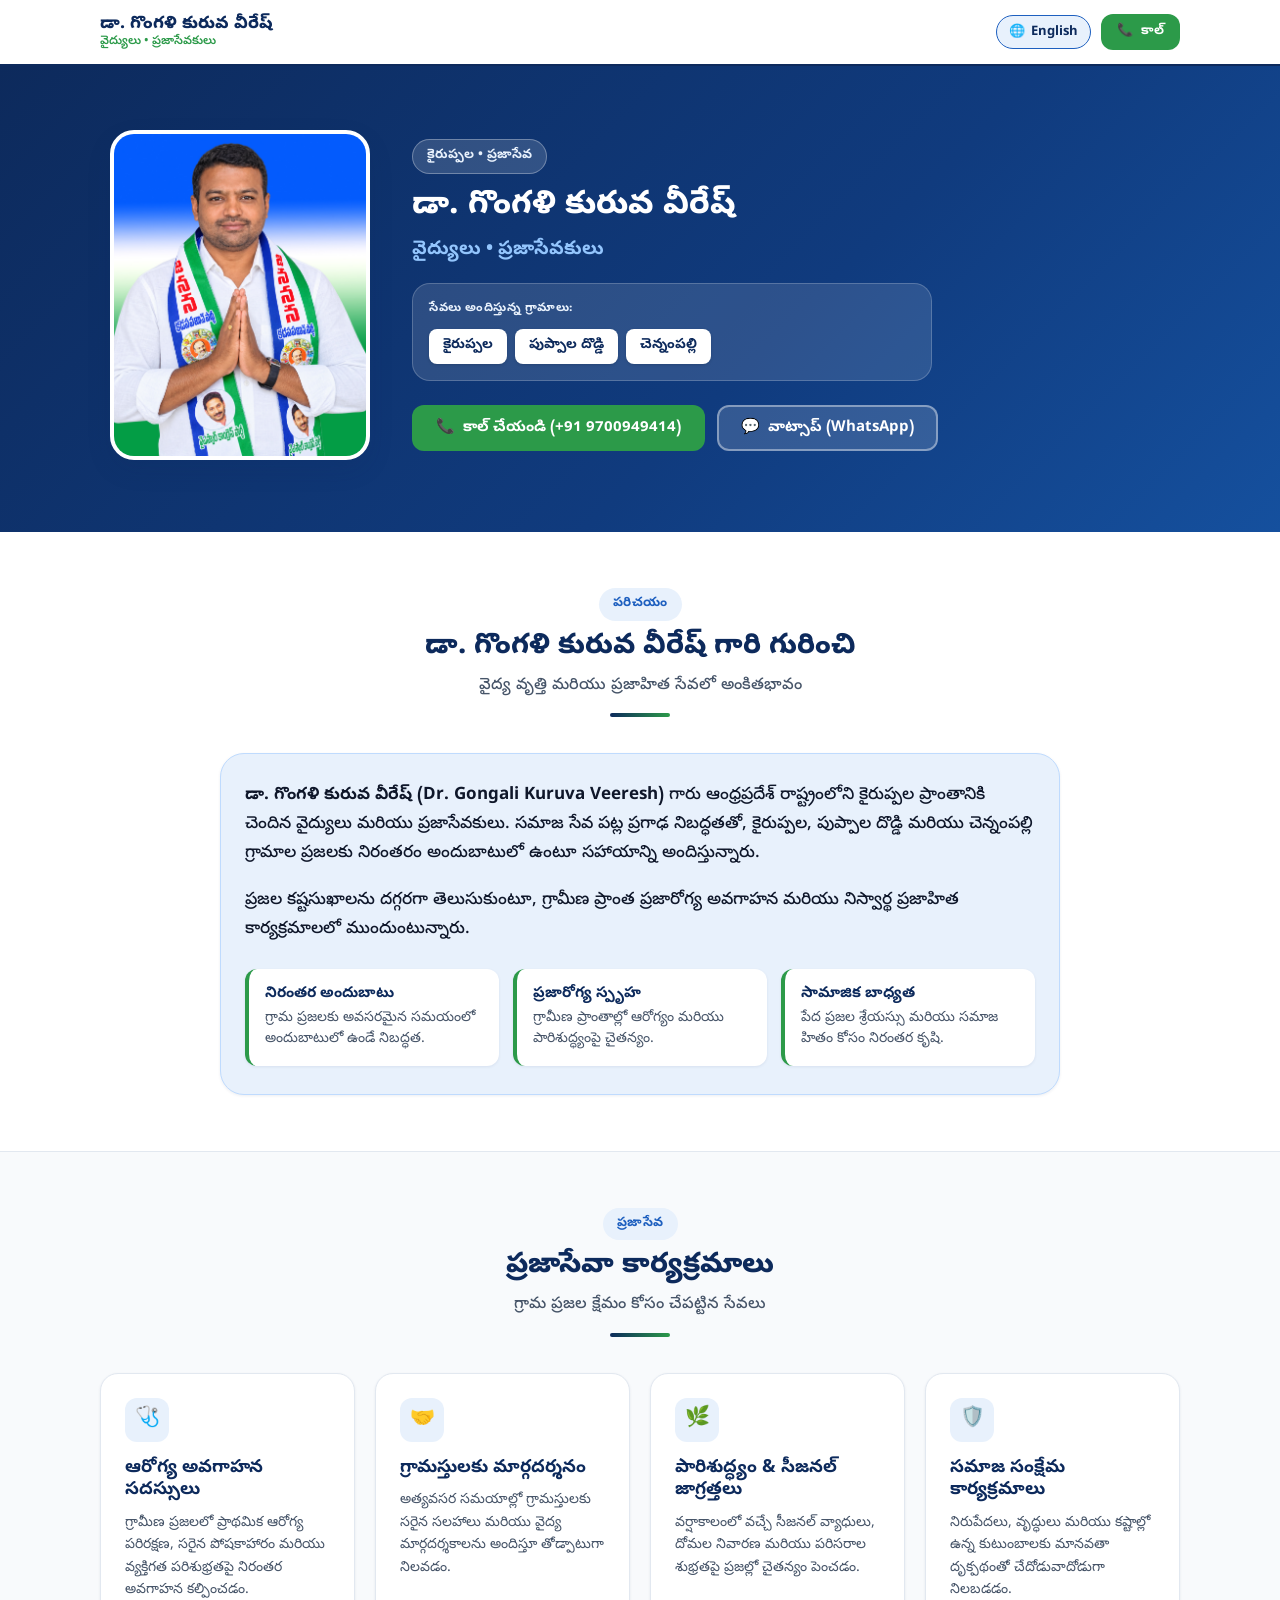
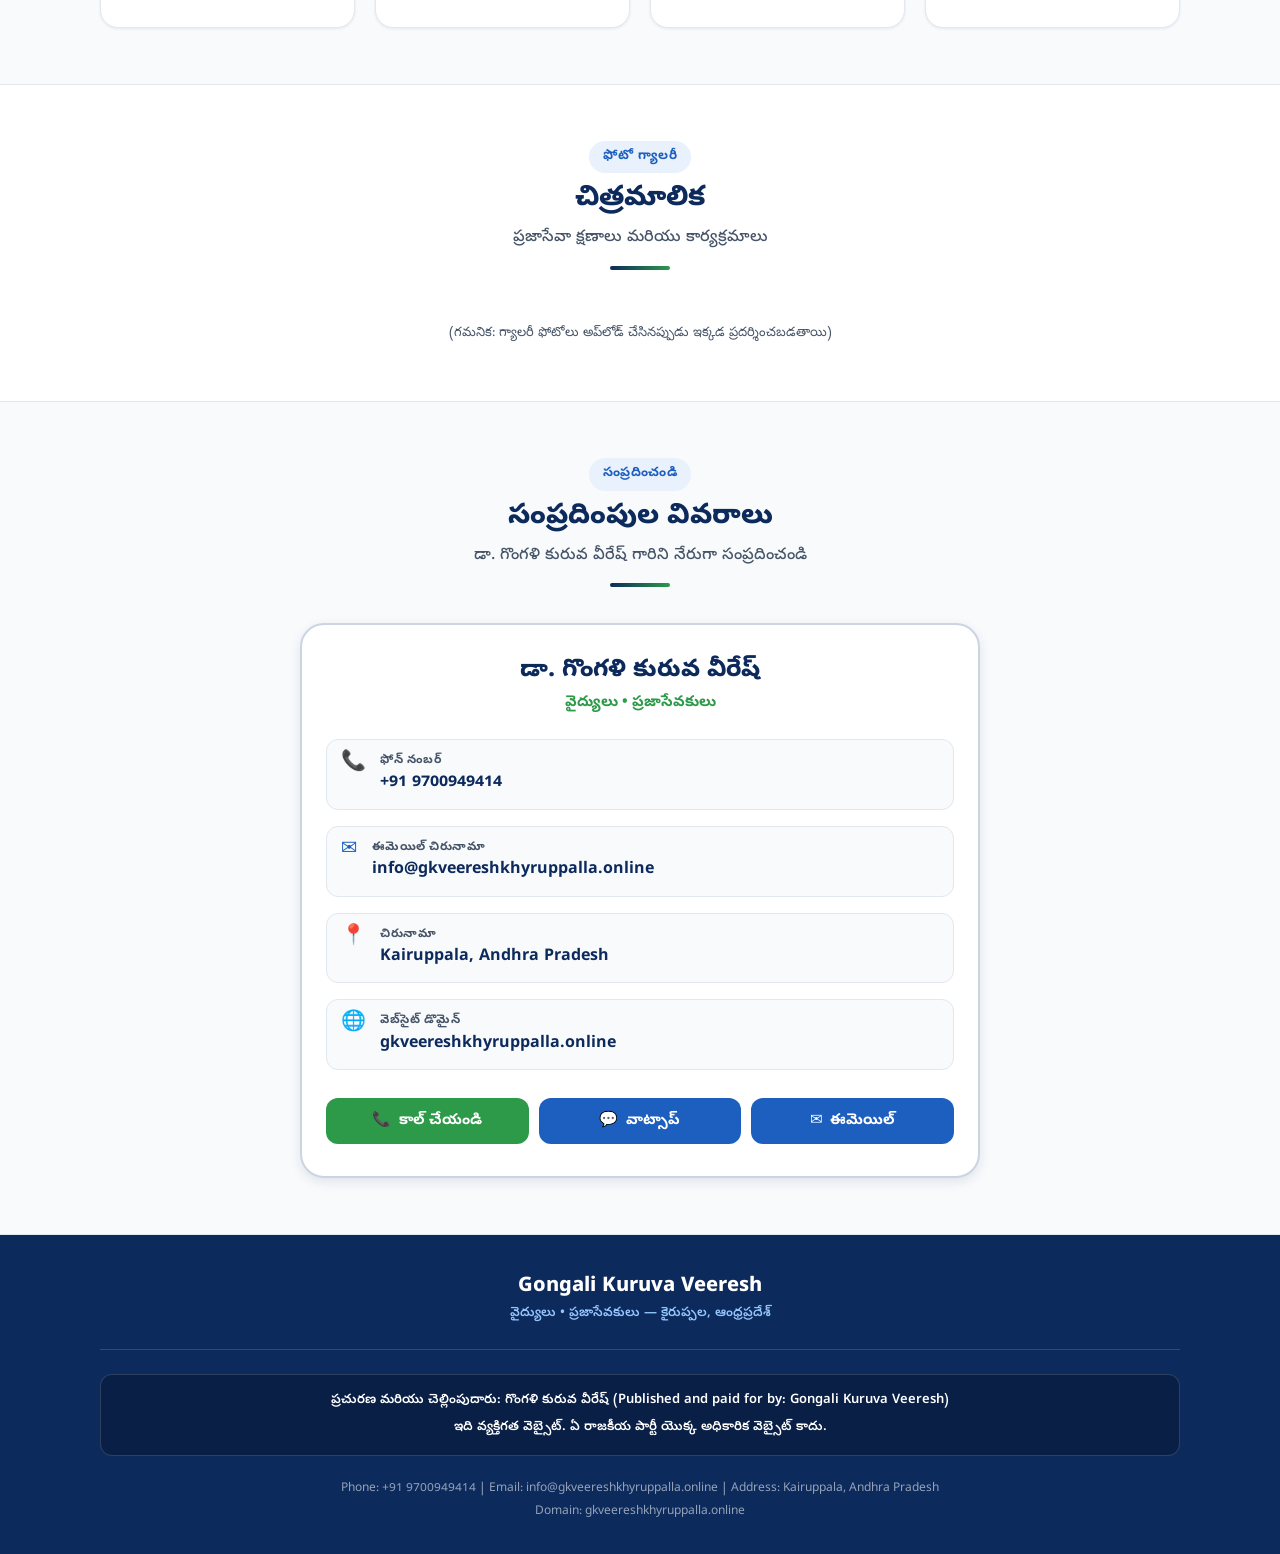
==== commit 74fbf3c7: "refactor: pivot project to Dr. Gongali Kuruva Veeresh Repurpose the website from an MPTC campaign si" ====
--- a/index.html
+++ b/index.html
@@ -1,1529 +1,1285 @@
-<!doctype html>
-<html lang="te" data-lang="te" class="scroll-smooth">
-  <head>
-    <meta charset="UTF-8" />
-    <meta name="viewport" content="width=device-width, initial-scale=1.0, maximum-scale=5.0" />
-    <title>బురునదొడ్డి రాజమ్మ - ఎంపీటీసీ అభ్యర్థి | Burunadoddi Rajamma - MPTC Candidate</title>
-    <meta
-      name="description"
-      content="బురునదొడ్డి రాజమ్మ - వైఎస్సార్ కాంగ్రెస్ పార్టీ (YSRCP) ఎంపీటీసీ అభ్యర్థి, కైరుప్పల, పుప్పాల దొడ్డి, చెన్నంపల్లి. క్రమ సంఖ్య: 3, ఎన్నికల గుర్తు: ఫ్యాన్. సంప్రదించండి: 9700949414."
-    />
-    <meta name="keywords" content="Burunadoddi Rajamma, Dr Gongali Kuruva Veeresh, MPTC election, YSRCP, Kairuppala, Puppala Doddi, Chennampalli, Fan symbol, Ballot No 3, Andhra Pradesh" />
-    <meta name="author" content="Gongali Kuruva Veeresh" />
-    <meta name="theme-color" content="#004aad" />
-
-    <!-- Open Graph / WhatsApp Social Sharing -->
-    <meta property="og:type" content="website" />
-    <meta property="og:title" content="బురునదొడ్డి రాజమ్మ - ఎంపీటీసీ అభ్యర్థి (సంఖ్య: 3, ఫ్యాన్ గుర్తు)" />
-    <meta
-      property="og:description"
-      content="కైరుప్పల, పుప్పాల దొడ్డి, చెన్నంపల్లి గ్రామాల వైఎస్సార్సీపీ ఎంపీటీసీ అభ్యర్థి బురునదొడ్డి రాజమ్మ గారిని ఫ్యాన్ గుర్తుపై ఓటేసి భారీ మెజారిటీతో గెలిపించండి."
-    />
-    <meta property="og:image" content="/assets/aistudio/WhatsApp_Image_2026-10-29_at_12.27.21_PM_05751e81.jpeg" />
-    <meta property="og:image:alt" content="బురునదొడ్డి రాజమ్మ - ఎంపీటీసీ అభ్యర్థి (Burunadoddi Rajamma)" />
-    <meta property="og:site_name" content="Burunadoddi Rajamma Campaign" />
-
-    <!-- Twitter / X -->
-    <meta name="twitter:card" content="summary_large_image" />
-    <meta name="twitter:title" content="బురునదొడ్డి రాజమ్మ - ఎంపీటీసీ అభ్యర్థి | Burunadoddi Rajamma" />
-    <meta
-      name="twitter:description"
-      content="కైరుప్పల, పుప్పాల దొడ్డి, చెన్నంపల్లి గ్రామాల వైఎస్సార్సీపీ ఎంపీటీసీ అభ్యర్థి బురునదొడ్డి రాజమ్మ గారి ప్రచార వెబ్సైట్."
-    />
-    <meta name="twitter:image" content="/assets/aistudio/WhatsApp_Image_2026-10-29_at_12.27.21_PM_05751e81.jpeg" />
-
-    <!-- Google Fonts: Noto Sans Telugu & Plus Jakarta Sans -->
-    <link rel="preconnect" href="https://fonts.googleapis.com" />
-    <link rel="preconnect" href="https://fonts.gstatic.com" crossorigin />
-    <link
-      href="https://fonts.googleapis.com/css2?family=Noto+Sans+Telugu:wght@400;500;600;700;800;900&family=Plus+Jakarta+Sans:wght@400;500;600;700;800&display=swap"
-      rel="stylesheet"
-    />
-
-    <link rel="stylesheet" href="/src/index.css" />
-
-    <!-- Schema.org JSON-LD Structured Data -->
-    <script type="application/ld+json">
-      {
-        "@context": "https://schema.org",
-        "@type": "WebSite",
-        "name": "బురునదొడ్డి రాజమ్మ ఎంపీటీసీ ఎన్నికల ప్రచారం",
-        "alternateName": "Burunadoddi Rajamma MPTC Election Campaign",
-        "description": "కైరుప్పల, పుప్పాల దొడ్డి, చెన్నంపల్లి గ్రామాల వైఎస్సార్ కాంగ్రెస్ పార్టీ ఎంపీటీసీ అభ్యర్థి బురునదొడ్డి రాజమ్మ గారి అధికారిక ప్రచార వెబ్సైట్.",
-        "publisher": {
-          "@type": "Person",
-          "name": "Gongali Kuruva Veeresh"
-        },
-        "about": {
-          "@type": "Person",
-          "name": "Burunadoddi Rajamma",
-          "alternateName": "బురునదొడ్డి రాజమ్మ",
-          "jobTitle": "MPTC Candidate",
-          "memberOf": {
-            "@type": "Organization",
-            "name": "Yuvajana Sramika Rythu Congress Party (YSRCP)"
-          }
-        }
-      }
-    </script>
-  </head>
-  <body class="bg-slate-50 text-slate-900 antialiased selection:bg-blue-600 selection:text-white pb-16 sm:pb-0">
-
-    <!-- STICKY HEADER -->
-    <header class="sticky top-0 z-50 bg-white/95 backdrop-blur-md border-b-2 border-emerald-600 shadow-sm transition-all">
-      <!-- Micro Banner -->
-      <div class="bg-gradient-to-r from-blue-700 via-blue-600 to-emerald-700 text-white text-xs font-medium py-1 px-3 text-center flex items-center justify-center gap-2">
-        <span class="inline-flex items-center px-1.5 py-0.5 rounded bg-white/20 font-bold tracking-wide">
-          YSRCP
-        </span>
-        <span class="lang-te truncate">కైరుప్పల • పుప్పాల దొడ్డి • చెన్నంపల్లి ఎంపీటీసీ ఎన్నికలు</span>
-        <span class="lang-en truncate">Kairuppala • Puppala Doddi • Chennampalli MPTC Elections</span>
-      </div>
-
-      <div class="max-w-7xl mx-auto px-3 sm:px-6 lg:px-8">
-        <div class="flex items-center justify-between h-16">
-          <!-- Candidate Identification -->
-          <a href="#home" class="flex items-center gap-2.5 focus:outline-none focus:ring-2 focus:ring-blue-600 rounded-lg p-1 group">
-            <div class="w-10 h-10 rounded-full border-2 border-emerald-600 overflow-hidden shrink-0 shadow-sm bg-blue-50">
-              <img
-                src="/assets/aistudio/WhatsApp_Image_2026-10-29_at_12.27.21_PM_05751e81.jpeg"
-                alt="బురునదొడ్డి రాజమ్మ"
-                class="w-full h-full object-cover object-top"
-                loading="eager"
-              />
-            </div>
-            <div class="flex flex-col">
-              <span class="font-extrabold text-base sm:text-lg text-blue-900 leading-tight group-hover:text-blue-700 transition-colors">
-                <span class="lang-te">బురునదొడ్డి రాజమ్మ</span>
-                <span class="lang-en">Burunadoddi Rajamma</span>
-              </span>
-              <span class="text-[11px] font-semibold text-emerald-800 flex items-center gap-1">
-                <span class="inline-block w-2 h-2 rounded-full bg-emerald-600"></span>
-                <span class="lang-te">MPTC అభ్యర్థి (సంఖ్య 3)</span>
-                <span class="lang-en">MPTC Candidate (No. 3)</span>
-              </span>
-            </div>
-          </a>
-
-          <!-- Desktop Navigation -->
-          <nav class="hidden lg:flex items-center gap-1 xl:gap-2">
-            <a href="#home" class="px-3 py-1.5 text-xs xl:text-sm font-semibold text-slate-700 hover:text-blue-800 hover:bg-blue-50 rounded-lg transition-colors">
-              <span class="lang-te">హోమ్</span>
-              <span class="lang-en">Home</span>
-            </a>
-            <a href="#about-rajamma" class="px-3 py-1.5 text-xs xl:text-sm font-semibold text-slate-700 hover:text-blue-800 hover:bg-blue-50 rounded-lg transition-colors">
-              <span class="lang-te">అభ్యర్థి గురించి</span>
-              <span class="lang-en">About Candidate</span>
-            </a>
-            <a href="#about-veeresh" class="px-3 py-1.5 text-xs xl:text-sm font-semibold text-slate-700 hover:text-blue-800 hover:bg-blue-50 rounded-lg transition-colors">
-              <span class="lang-te">డా. వీరేష్ గారి గురించి</span>
-              <span class="lang-en">About Dr. Veeresh</span>
-            </a>
-            <a href="#commitments" class="px-3 py-1.5 text-xs xl:text-sm font-semibold text-slate-700 hover:text-blue-800 hover:bg-blue-50 rounded-lg transition-colors">
-              <span class="lang-te">హామీలు</span>
-              <span class="lang-en">Commitments</span>
-            </a>
-            <a href="#service" class="px-3 py-1.5 text-xs xl:text-sm font-semibold text-slate-700 hover:text-blue-800 hover:bg-blue-50 rounded-lg transition-colors">
-              <span class="lang-te">సేవా ప్రస్థానం</span>
-              <span class="lang-en">Service Work</span>
-            </a>
-            <a href="#ballot" class="px-3 py-1.5 text-xs xl:text-sm font-bold bg-emerald-50 text-emerald-800 border border-emerald-200 hover:bg-emerald-100 rounded-lg transition-colors flex items-center gap-1.5">
-              <svg class="w-3.5 h-3.5 text-emerald-700" fill="none" viewBox="0 0 24 24" stroke="currentColor"><path stroke-linecap="round" stroke-linejoin="round" stroke-width="2" d="M9 12l2 2 4-4m6 2a9 9 0 11-18 0 9 9 0 0118 0z" /></svg>
-              <span class="lang-te">ఓటు వేసే విధానం</span>
-              <span class="lang-en">How to Vote</span>
-            </a>
-            <a href="#contact" class="px-3 py-1.5 text-xs xl:text-sm font-semibold text-slate-700 hover:text-blue-800 hover:bg-blue-50 rounded-lg transition-colors">
-              <span class="lang-te">సంప్రదించండి</span>
-              <span class="lang-en">Contact</span>
-            </a>
-          </nav>
-
-          <!-- Action Buttons: Bilingual Toggle & Call Button -->
-          <div class="flex items-center gap-2">
-            <!-- Language Switcher Button -->
-            <button
-              type="button"
-              class="lang-toggle-btn flex items-center gap-1 px-2.5 py-1.5 rounded-full border border-slate-300 bg-slate-100 hover:bg-slate-200 text-xs font-bold text-slate-800 transition shadow-xs cursor-pointer focus:ring-2 focus:ring-blue-600"
-              title="భాషను మార్చండి / Change Language"
-            >
-              <svg class="w-3.5 h-3.5 text-blue-700" fill="none" viewBox="0 0 24 24" stroke="currentColor">
-                <path stroke-linecap="round" stroke-linejoin="round" stroke-width="2" d="M21 12a9 9 0 01-9 9m9-9a9 9 0 00-9-9m9 9H3m9 9a9 9 0 01-9-9m9 9c1.657 0 3-4.03 3-9s-1.343-9-3-9m0 18c-1.657 0-3-4.03-3-9s1.343-9 3-9m-9 9a9 9 0 019-9" />
-              </svg>
-              <span class="lang-btn-label">English</span>
-            </button>
-
-            <!-- Direct Call Button -->
-            <a
-              href="tel:9700949414"
-              class="inline-flex items-center gap-1.5 px-3 py-1.5 rounded-lg bg-emerald-700 hover:bg-emerald-800 active:scale-95 text-white text-xs sm:text-sm font-bold shadow-sm transition"
-              aria-label="Call 9700949414"
-            >
-              <svg class="w-3.5 h-3.5 fill-current animate-pulse" viewBox="0 0 24 24">
-                <path d="M6.62 10.79a15.053 15.053 0 006.59 6.59l2.2-2.2c.27-.27.67-.36 1.02-.24 1.12.37 2.33.57 3.57.57.55 0 1 .45 1 1V20c0 .55-.45 1-1 1-9.39 0-17-7.61-17-17 0-.55.45-1 1-1h3.5c.55 0 1 .45 1 1 0 1.25.2 2.45.57 3.57.11.35.03.74-.25 1.02l-2.2 2.2z" />
-              </svg>
-              <span class="lang-te">కాల్ చేయండి</span>
-              <span class="lang-en">Call Now</span>
-            </a>
-
-            <!-- Mobile menu hamburger -->
-            <button
-              id="mobile-menu-btn"
-              type="button"
-              class="lg:hidden p-2 rounded-lg text-slate-700 hover:bg-slate-100 focus:outline-none focus:ring-2 focus:ring-blue-600"
-              aria-label="Open menu"
-            >
-              <svg class="w-6 h-6" fill="none" viewBox="0 0 24 24" stroke="currentColor">
-                <path stroke-linecap="round" stroke-linejoin="round" stroke-width="2" d="M4 6h16M4 12h16M4 18h16" />
-              </svg>
-            </button>
-          </div>
-        </div>
-      </div>
-
-      <!-- Mobile Dropdown Menu -->
-      <div id="mobile-menu-drawer" class="hidden lg:hidden bg-white border-b border-slate-200 px-4 pt-2 pb-6 shadow-xl">
-        <div class="py-2 mb-2 flex items-center justify-between border-b border-slate-100">
-          <span class="text-xs font-bold text-slate-500 uppercase tracking-wider">
-            <span class="lang-te">మెనూ ఎంపికలు</span>
-            <span class="lang-en">Navigation Menu</span>
+<!DOCTYPE html>
+<html lang="te">
+<head>
+  <meta charset="UTF-8" />
+  <meta name="viewport" content="width=device-width, initial-scale=1.0" />
+  <title>Dr. Gongali Kuruva Veeresh | Doctor &amp; Public Servant, Kairuppala</title>
+  <meta name="description" content="Official personal website of Dr. Gongali Kuruva Veeresh - Doctor and public servant serving Kairuppala, Puppala Doddi, and Chennampalli in Andhra Pradesh." />
+  <meta name="author" content="Gongali Kuruva Veeresh" />
+  <meta name="theme-color" content="#0d2a5c" />
+  <link rel="canonical" href="https://gkveereshkhyruppalla.online/" />
+
+  <!-- Open Graph Meta Tags (for WhatsApp, Facebook, Social Sharing) -->
+  <meta property="og:type" content="website" />
+  <meta property="og:title" content="Dr. Gongali Kuruva Veeresh | Doctor &amp; Public Servant" />
+  <meta property="og:description" content="Personal website of Dr. Gongali Kuruva Veeresh - Doctor and public servant serving Kairuppala, Puppala Doddi, and Chennampalli, Andhra Pradesh." />
+  <meta property="og:url" content="https://gkveereshkhyruppalla.online/" />
+  <meta property="og:image" content="https://gkveereshkhyruppalla.online/veeresh.jpg" />
+  <meta property="og:image:alt" content="Dr. Gongali Kuruva Veeresh" />
+
+  <!-- Twitter Meta Tags -->
+  <meta name="twitter:card" content="summary_large_image" />
+  <meta name="twitter:title" content="Dr. Gongali Kuruva Veeresh | Doctor &amp; Public Servant" />
+  <meta name="twitter:description" content="Personal website of Dr. Gongali Kuruva Veeresh - Doctor and public servant serving Kairuppala, Puppala Doddi, and Chennampalli, Andhra Pradesh." />
+  <meta name="twitter:image" content="https://gkveereshkhyruppalla.online/veeresh.jpg" />
+
+  <!-- Google Font: Noto Sans Telugu with System Font Fallbacks -->
+  <link rel="preconnect" href="https://fonts.googleapis.com" />
+  <link rel="preconnect" href="https://fonts.gstatic.com" crossorigin />
+  <link href="https://fonts.googleapis.com/css2?family=Noto+Sans+Telugu:wght@400;500;600;700;800&family=Plus+Jakarta+Sans:wght@500;600;700;800&display=swap" rel="stylesheet" />
+
+  <style>
+    /* CSS RESET & VARIABLES */
+    *, *::before, *::after {
+      box-sizing: border-box;
+      margin: 0;
+      padding: 0;
+    }
+
+    :root {
+      --navy: #0d2a5c;
+      --blue: #1d5fbf;
+      --blue-hover: #154ca0;
+      --green: #2c9a49;
+      --green-hover: #23803c;
+      --light-sky: #e8f1fc;
+      --white: #ffffff;
+      --gray-50: #f8fafc;
+      --gray-100: #f1f5f9;
+      --gray-200: #e2e8f0;
+      --gray-600: #475569;
+      --gray-800: #1e293b;
+      --gray-900: #0f172a;
+      --radius-sm: 8px;
+      --radius-md: 12px;
+      --radius-lg: 18px;
+      --radius-xl: 24px;
+      --radius-full: 9999px;
+      --shadow-sm: 0 1px 3px rgba(13, 42, 92, 0.08);
+      --shadow-md: 0 4px 12px rgba(13, 42, 92, 0.1);
+      --shadow-lg: 0 10px 25px rgba(13, 42, 92, 0.12);
+      --font-stack: 'Noto Sans Telugu', 'Plus Jakarta Sans', system-ui, -apple-system, BlinkMacSystemFont, "Segoe UI", Roboto, "Helvetica Neue", Arial, sans-serif;
+    }
+
+    html {
+      font-family: var(--font-stack);
+      scroll-behavior: smooth;
+      -webkit-text-size-adjust: 100%;
+      color: var(--gray-900);
+      background-color: var(--gray-50);
+      line-height: 1.6;
+    }
+
+    body {
+      min-height: 100vh;
+      display: flex;
+      flex-direction: column;
+      overflow-x: hidden;
+      font-size: 16px;
+    }
+
+    /* ACCESSIBILITY & REDUCED MOTION */
+    :focus-visible {
+      outline: 3px solid var(--blue);
+      outline-offset: 3px;
+    }
+
+    @media (prefers-reduced-motion: reduce) {
+      *, *::before, *::after {
+        animation-duration: 0.01ms !important;
+        animation-iteration-count: 1 !important;
+        transition-duration: 0.01ms !important;
+        scroll-behavior: auto !important;
+      }
+    }
+
+    /* BILINGUAL LANGUAGE CONTROLS (body class based) */
+    body.lang-te .en {
+      display: none !important;
+    }
+
+    body.lang-en .te {
+      display: none !important;
+    }
+
+    /* TYPOGRAPHY HELPERS */
+    h1, h2, h3, h4 {
+      line-height: 1.25;
+      color: var(--navy);
+      font-weight: 800;
+    }
+
+    a {
+      color: inherit;
+      text-decoration: none;
+    }
+
+    img {
+      max-width: 100%;
+      height: auto;
+      display: block;
+    }
+
+    .container {
+      width: 100%;
+      max-width: 1120px;
+      margin-left: auto;
+      margin-right: auto;
+      padding-left: 20px;
+      padding-right: 20px;
+    }
+
+    .section-title-wrap {
+      text-align: center;
+      max-width: 720px;
+      margin: 0 auto 36px auto;
+    }
+
+    .section-badge {
+      display: inline-block;
+      padding: 6px 14px;
+      background-color: var(--light-sky);
+      color: var(--blue);
+      font-size: 13px;
+      font-weight: 700;
+      border-radius: var(--radius-full);
+      margin-bottom: 10px;
+      letter-spacing: 0.5px;
+      text-transform: uppercase;
+    }
+
+    .section-heading {
+      font-size: 28px;
+      margin-bottom: 8px;
+    }
+
+    .section-subheading {
+      font-size: 16px;
+      color: var(--gray-600);
+      font-weight: 500;
+    }
+
+    .section-divider {
+      width: 60px;
+      height: 4px;
+      background: linear-gradient(90deg, var(--navy), var(--green));
+      margin: 14px auto 0 auto;
+      border-radius: var(--radius-full);
+    }
+
+    /* BUTTONS */
+    .btn {
+      display: inline-flex;
+      align-items: center;
+      justify-content: center;
+      gap: 8px;
+      padding: 12px 22px;
+      font-size: 15px;
+      font-weight: 700;
+      border-radius: var(--radius-md);
+      transition: background-color 0.15s ease, transform 0.15s ease;
+      cursor: pointer;
+      border: 2px solid transparent;
+      text-align: center;
+      line-height: 1.2;
+    }
+
+    .btn:hover {
+      transform: translateY(-1px);
+    }
+
+    .btn:active {
+      transform: translateY(0);
+    }
+
+    .btn-green {
+      background-color: var(--green);
+      color: var(--white);
+    }
+
+    .btn-green:hover {
+      background-color: var(--green-hover);
+    }
+
+    .btn-blue {
+      background-color: var(--blue);
+      color: var(--white);
+    }
+
+    .btn-blue:hover {
+      background-color: var(--blue-hover);
+    }
+
+    .btn-outline-white {
+      background-color: rgba(255, 255, 255, 0.15);
+      color: var(--white);
+      border-color: rgba(255, 255, 255, 0.4);
+    }
+
+    .btn-outline-white:hover {
+      background-color: rgba(255, 255, 255, 0.25);
+    }
+
+    .btn-sm {
+      padding: 8px 14px;
+      font-size: 13px;
+    }
+
+    /* 1. STICKY HEADER */
+    .site-header {
+      position: sticky;
+      top: 0;
+      z-index: 100;
+      background-color: rgba(255, 255, 255, 0.98);
+      border-bottom: 2px solid var(--navy);
+      box-shadow: var(--shadow-sm);
+      backdrop-filter: blur(8px);
+    }
+
+    .header-inner {
+      display: flex;
+      align-items: center;
+      justify-content: space-between;
+      height: 64px;
+      gap: 12px;
+    }
+
+    .header-brand {
+      display: flex;
+      flex-direction: column;
+    }
+
+    .header-brand-name {
+      font-size: 17px;
+      font-weight: 800;
+      color: var(--navy);
+      line-height: 1.2;
+    }
+
+    .header-brand-sub {
+      font-size: 12px;
+      font-weight: 600;
+      color: var(--green);
+      line-height: 1.2;
+    }
+
+    .header-controls {
+      display: flex;
+      align-items: center;
+      gap: 10px;
+    }
+
+    .lang-toggle-btn {
+      display: inline-flex;
+      align-items: center;
+      gap: 6px;
+      background-color: var(--light-sky);
+      color: var(--navy);
+      border: 1px solid var(--blue);
+      padding: 7px 12px;
+      border-radius: var(--radius-full);
+      font-size: 13px;
+      font-weight: 700;
+      cursor: pointer;
+      font-family: inherit;
+    }
+
+    .lang-toggle-btn:hover {
+      background-color: #d8e8fc;
+    }
+
+    /* 2. HERO SECTION */
+    .hero-section {
+      background: linear-gradient(135deg, var(--navy) 0%, #103b7e 60%, #15509e 100%);
+      color: var(--white);
+      padding: 48px 0 56px 0;
+      position: relative;
+    }
+
+    .hero-grid {
+      display: grid;
+      grid-template-columns: 1fr;
+      gap: 32px;
+      align-items: center;
+    }
+
+    .hero-photo-wrap {
+      display: flex;
+      justify-content: center;
+    }
+
+    .hero-photo-card {
+      width: 240px;
+      height: 300px;
+      border-radius: var(--radius-xl);
+      overflow: hidden;
+      border: 4px solid var(--white);
+      box-shadow: var(--shadow-lg);
+      background-color: var(--light-sky);
+      position: relative;
+    }
+
+    .hero-photo {
+      width: 100%;
+      height: 100%;
+      object-fit: cover;
+      object-position: top center;
+    }
+
+    .avatar-fallback {
+      width: 100%;
+      height: 100%;
+      display: flex;
+      flex-direction: column;
+      align-items: center;
+      justify-content: center;
+      background: linear-gradient(135deg, var(--navy), var(--blue));
+      color: var(--white);
+      font-size: 42px;
+      font-weight: 800;
+      text-align: center;
+      padding: 16px;
+    }
+
+    .avatar-fallback-name {
+      font-size: 14px;
+      margin-top: 8px;
+      font-weight: 600;
+    }
+
+    .hero-content {
+      text-align: center;
+    }
+
+    .hero-pill-badge {
+      display: inline-flex;
+      align-items: center;
+      gap: 6px;
+      background-color: rgba(255, 255, 255, 0.15);
+      border: 1px solid rgba(255, 255, 255, 0.3);
+      color: var(--light-sky);
+      padding: 6px 14px;
+      border-radius: var(--radius-full);
+      font-size: 13px;
+      font-weight: 700;
+      margin-bottom: 14px;
+    }
+
+    .hero-title {
+      font-size: 32px;
+      font-weight: 800;
+      color: var(--white);
+      margin-bottom: 8px;
+      line-height: 1.2;
+    }
+
+    .hero-subtitle {
+      font-size: 19px;
+      font-weight: 700;
+      color: #93c5fd;
+      margin-bottom: 18px;
+    }
+
+    .villages-box {
+      background-color: rgba(255, 255, 255, 0.12);
+      border: 1px solid rgba(255, 255, 255, 0.2);
+      border-radius: var(--radius-lg);
+      padding: 16px;
+      margin: 0 auto 24px auto;
+      max-width: 520px;
+    }
+
+    .villages-label {
+      font-size: 12px;
+      font-weight: 700;
+      color: var(--light-sky);
+      text-transform: uppercase;
+      letter-spacing: 0.5px;
+      margin-bottom: 10px;
+    }
+
+    .villages-tags {
+      display: flex;
+      flex-wrap: wrap;
+      justify-content: center;
+      gap: 8px;
+    }
+
+    .village-tag {
+      background-color: var(--white);
+      color: var(--navy);
+      font-weight: 700;
+      font-size: 14px;
+      padding: 6px 14px;
+      border-radius: var(--radius-sm);
+      box-shadow: 0 1px 3px rgba(0, 0, 0, 0.15);
+    }
+
+    .hero-actions {
+      display: flex;
+      flex-wrap: wrap;
+      justify-content: center;
+      gap: 12px;
+    }
+
+    /* 3. ABOUT SECTION */
+    .about-section {
+      padding: 56px 0;
+      background-color: var(--white);
+      border-bottom: 1px solid var(--gray-200);
+    }
+
+    .about-card {
+      background-color: var(--light-sky);
+      border: 1px solid #bfdbfe;
+      border-radius: var(--radius-xl);
+      padding: 28px 24px;
+      max-width: 840px;
+      margin: 0 auto;
+      box-shadow: var(--shadow-sm);
+    }
+
+    .about-lead {
+      font-size: 17px;
+      line-height: 1.7;
+      color: var(--gray-900);
+      margin-bottom: 18px;
+      font-weight: 500;
+    }
+
+    .about-values-grid {
+      display: grid;
+      grid-template-columns: 1fr;
+      gap: 14px;
+      margin-top: 24px;
+    }
+
+    .about-value-item {
+      background-color: var(--white);
+      padding: 16px;
+      border-radius: var(--radius-md);
+      border-left: 4px solid var(--green);
+      box-shadow: var(--shadow-sm);
+    }
+
+    .about-value-title {
+      font-size: 15px;
+      font-weight: 700;
+      color: var(--navy);
+      margin-bottom: 4px;
+    }
+
+    .about-value-desc {
+      font-size: 14px;
+      color: var(--gray-600);
+      line-height: 1.5;
+    }
+
+    /* 4. PUBLIC SERVICE SECTION */
+    .service-section {
+      padding: 56px 0;
+      background-color: var(--gray-50);
+      border-bottom: 1px solid var(--gray-200);
+    }
+
+    .service-cards-grid {
+      display: grid;
+      grid-template-columns: 1fr;
+      gap: 20px;
+    }
+
+    .service-card {
+      background-color: var(--white);
+      border: 1px solid var(--gray-200);
+      border-radius: var(--radius-lg);
+      padding: 24px;
+      box-shadow: var(--shadow-sm);
+      transition: transform 0.15s ease, box-shadow 0.15s ease;
+      display: flex;
+      flex-direction: column;
+    }
+
+    .service-card:hover {
+      box-shadow: var(--shadow-md);
+      border-color: #cbd5e1;
+    }
+
+    .service-card-icon {
+      width: 44px;
+      height: 44px;
+      border-radius: var(--radius-md);
+      background-color: var(--light-sky);
+      color: var(--blue);
+      display: flex;
+      align-items: center;
+      justify-content: center;
+      font-size: 20px;
+      font-weight: 800;
+      margin-bottom: 16px;
+    }
+
+    .service-card-title {
+      font-size: 18px;
+      font-weight: 700;
+      color: var(--navy);
+      margin-bottom: 10px;
+    }
+
+    .service-card-desc {
+      font-size: 14px;
+      color: var(--gray-600);
+      line-height: 1.6;
+      flex-grow: 1;
+    }
+
+    /* 5. GALLERY SECTION */
+    .gallery-section {
+      padding: 56px 0;
+      background-color: var(--white);
+      border-bottom: 1px solid var(--gray-200);
+    }
+
+    .gallery-grid {
+      display: grid;
+      grid-template-columns: repeat(2, 1fr);
+      gap: 16px;
+    }
+
+    .gallery-slot {
+      aspect-ratio: 4 / 3;
+      border-radius: var(--radius-md);
+      overflow: hidden;
+      background-color: var(--gray-100);
+      border: 1px solid var(--gray-200);
+      position: relative;
+    }
+
+    .gallery-img {
+      width: 100%;
+      height: 100%;
+      object-fit: cover;
+      display: block;
+    }
+
+    .gallery-notice {
+      text-align: center;
+      font-size: 13px;
+      color: var(--gray-600);
+      margin-top: 18px;
+    }
+
+    /* 6. CONTACT SECTION */
+    .contact-section {
+      padding: 56px 0;
+      background-color: var(--gray-50);
+      border-bottom: 1px solid var(--gray-200);
+    }
+
+    .contact-card {
+      background-color: var(--white);
+      border-radius: var(--radius-xl);
+      border: 2px solid #cbd5e1;
+      padding: 32px 24px;
+      max-width: 680px;
+      margin: 0 auto;
+      box-shadow: var(--shadow-md);
+    }
+
+    .contact-name-title {
+      text-align: center;
+      font-size: 24px;
+      font-weight: 800;
+      color: var(--navy);
+      margin-bottom: 4px;
+    }
+
+    .contact-role-sub {
+      text-align: center;
+      font-size: 15px;
+      font-weight: 700;
+      color: var(--green);
+      margin-bottom: 24px;
+    }
+
+    .contact-info-list {
+      list-style: none;
+      display: flex;
+      flex-direction: column;
+      gap: 16px;
+      margin-bottom: 28px;
+    }
+
+    .contact-info-item {
+      display: flex;
+      align-items: flex-start;
+      gap: 14px;
+      padding: 12px 14px;
+      background-color: var(--gray-50);
+      border-radius: var(--radius-md);
+      border: 1px solid var(--gray-200);
+    }
+
+    .contact-info-icon {
+      font-size: 20px;
+      color: var(--blue);
+      line-height: 1;
+      margin-top: 2px;
+    }
+
+    .contact-info-label {
+      font-size: 12px;
+      font-weight: 700;
+      color: var(--gray-600);
+      text-transform: uppercase;
+      letter-spacing: 0.5px;
+    }
+
+    .contact-info-val {
+      font-size: 16px;
+      font-weight: 700;
+      color: var(--navy);
+      word-break: break-word;
+    }
+
+    .contact-buttons-row {
+      display: grid;
+      grid-template-columns: 1fr;
+      gap: 10px;
+    }
+
+    /* 7. FOOTER & MANDATORY META DISCLAIMERS */
+    .site-footer {
+      background-color: var(--navy);
+      color: #cbd5e1;
+      padding: 40px 0 32px 0;
+      font-size: 14px;
+    }
+
+    .footer-top {
+      text-align: center;
+      margin-bottom: 24px;
+      padding-bottom: 24px;
+      border-bottom: 1px solid rgba(255, 255, 255, 0.15);
+    }
+
+    .footer-name {
+      font-size: 20px;
+      font-weight: 800;
+      color: var(--white);
+      margin-bottom: 4px;
+    }
+
+    .footer-subtitle {
+      font-size: 13px;
+      color: #93c5fd;
+      font-weight: 600;
+    }
+
+    .footer-disclaimers {
+      background-color: rgba(0, 0, 0, 0.25);
+      border: 1px solid rgba(255, 255, 255, 0.15);
+      border-radius: var(--radius-md);
+      padding: 16px;
+      margin-bottom: 24px;
+      text-align: center;
+    }
+
+    .footer-disclaimer-text {
+      color: var(--white);
+      font-weight: 600;
+      font-size: 13px;
+      line-height: 1.6;
+      margin-bottom: 6px;
+    }
+
+    .footer-disclaimer-text:last-child {
+      margin-bottom: 0;
+    }
+
+    .footer-contact-summary {
+      text-align: center;
+      font-size: 12px;
+      color: #94a3b8;
+      line-height: 1.6;
+    }
+
+    /* DESKTOP RESPONSIVE BREAKPOINT */
+    @media (min-width: 640px) {
+      .hero-grid {
+        grid-template-columns: 280px 1fr;
+        text-align: left;
+      }
+
+      .hero-content {
+        text-align: left;
+      }
+
+      .hero-actions {
+        justify-content: flex-start;
+      }
+
+      .villages-box {
+        margin-left: 0;
+        margin-right: 0;
+      }
+
+      .villages-tags {
+        justify-content: flex-start;
+      }
+
+      .about-values-grid {
+        grid-template-columns: repeat(3, 1fr);
+      }
+
+      .service-cards-grid {
+        grid-template-columns: repeat(2, 1fr);
+      }
+
+      .gallery-grid {
+        grid-template-columns: repeat(3, 1fr);
+        gap: 20px;
+      }
+
+      .contact-buttons-row {
+        grid-template-columns: repeat(3, 1fr);
+      }
+    }
+
+    @media (min-width: 1024px) {
+      .hero-section {
+        padding: 64px 0 72px 0;
+      }
+
+      .hero-photo-card {
+        width: 260px;
+        height: 330px;
+      }
+
+      .service-cards-grid {
+        grid-template-columns: repeat(4, 1fr);
+      }
+    }
+  </style>
+</head>
+<body class="lang-te">
+
+  <!-- 1. STICKY HEADER -->
+  <header class="site-header">
+    <div class="container">
+      <div class="header-inner">
+        <!-- Dr. Gongali Kuruva Veeresh Branding -->
+        <a href="#hero" class="header-brand" aria-label="Dr. Gongali Kuruva Veeresh">
+          <span class="header-brand-name">
+            <span class="te">డా. గొంగళి కురువ వీరేష్</span>
+            <span class="en">Dr. Gongali Kuruva Veeresh</span>
           </span>
-          <button id="mobile-menu-close" type="button" class="text-slate-400 hover:text-slate-700 text-xs font-bold p-1">
-            ✕ Close
+          <span class="header-brand-sub">
+            <span class="te">వైద్యులు • ప్రజాసేవకులు</span>
+            <span class="en">Doctor • Public Servant</span>
+          </span>
+        </a>
+
+        <!-- Controls: Language Toggle & Call Button -->
+        <div class="header-controls">
+          <button id="langToggleBtn" type="button" class="lang-toggle-btn" aria-label="Toggle language">
+            <span aria-hidden="true">🌐</span>
+            <span class="te">English</span>
+            <span class="en">తెలుగు</span>
           </button>
-        </div>
-
-        <div class="grid grid-cols-1 gap-1">
-          <a href="#home" class="mobile-nav-link px-3 py-2.5 rounded-lg text-sm font-medium text-slate-800 hover:bg-blue-50">
-            <span class="lang-te">హోమ్</span>
-            <span class="lang-en">Home</span>
-          </a>
-          <a href="#about-rajamma" class="mobile-nav-link px-3 py-2.5 rounded-lg text-sm font-medium text-slate-800 hover:bg-blue-50">
-            <span class="lang-te">అభ్యర్థి గురించి (రాజమ్మ)</span>
-            <span class="lang-en">About Candidate (Rajamma)</span>
-          </a>
-          <a href="#about-veeresh" class="mobile-nav-link px-3 py-2.5 rounded-lg text-sm font-medium text-slate-800 hover:bg-blue-50">
-            <span class="lang-te">డా. వీరేష్ గారి గురించి</span>
-            <span class="lang-en">About Dr. Veeresh</span>
-          </a>
-          <a href="#commitments" class="mobile-nav-link px-3 py-2.5 rounded-lg text-sm font-medium text-slate-800 hover:bg-blue-50">
-            <span class="lang-te">హామీలు & ప్రణాళిక</span>
-            <span class="lang-en">Commitments & Plan</span>
-          </a>
-          <a href="#service" class="mobile-nav-link px-3 py-2.5 rounded-lg text-sm font-medium text-slate-800 hover:bg-blue-50">
-            <span class="lang-te">సేవా కార్యక్రమాలు</span>
-            <span class="lang-en">Service Work</span>
-          </a>
-          <a href="#ballot" class="mobile-nav-link px-3 py-2.5 rounded-lg text-sm font-bold bg-emerald-50 text-emerald-900 border border-emerald-200 flex items-center justify-between">
-            <span class="lang-te">ఓటు వేసే విధానం (నమూనా బ్యాలెట్)</span>
-            <span class="lang-en">How to Vote (Sample Ballot)</span>
-            <span class="text-xs bg-emerald-700 text-white px-2 py-0.5 rounded font-bold">సం. 3</span>
-          </a>
-          <a href="#contact" class="mobile-nav-link px-3 py-2.5 rounded-lg text-sm font-medium text-slate-800 hover:bg-blue-50">
-            <span class="lang-te">సంప్రదించండి</span>
-            <span class="lang-en">Contact</span>
+
+          <a href="tel:+919700949414" class="btn btn-green btn-sm" aria-label="Call +91 9700949414">
+            <span aria-hidden="true">📞</span>
+            <span class="te">కాల్</span>
+            <span class="en">Call</span>
           </a>
         </div>
       </div>
-    </header>
-
-    <main>
-      <!-- 1. HERO SECTION -->
-      <section id="home" class="relative overflow-hidden bg-gradient-to-b from-blue-900 via-blue-800 to-emerald-900 text-white pt-6 pb-14 sm:pb-20">
-        <div class="absolute inset-0 opacity-10 bg-[radial-gradient(#ffffff_1px,transparent_1px)] [background-size:16px_16px] pointer-events-none"></div>
-
-        <div class="max-w-6xl mx-auto px-4 sm:px-6 lg:px-8 relative z-10">
-          <!-- Top Badges -->
-          <div class="flex flex-wrap items-center justify-center gap-2 mb-6 text-center">
-            <span class="inline-flex items-center gap-1.5 px-3 py-1 rounded-full text-xs sm:text-sm font-extrabold bg-white text-blue-900 shadow-md border-2 border-emerald-400">
-              <span class="w-2.5 h-2.5 rounded-full bg-emerald-600 animate-ping"></span>
-              <span class="lang-te">వైఎస్సార్ కాంగ్రెస్ పార్టీ (YSRCP)</span>
-              <span class="lang-en">YSR Congress Party (YSRCP)</span>
-            </span>
-            <span class="inline-flex items-center px-3 py-1 rounded-full text-xs sm:text-sm font-bold bg-emerald-800/80 text-emerald-100 border border-emerald-400/50">
-              <span class="lang-te">ఎంపీటీసీ ఎన్నికల సంగ్రామం</span>
-              <span class="lang-en">MPTC General Election</span>
-            </span>
-          </div>
-
-          <!-- Main Hero Grid -->
-          <div class="grid grid-cols-1 lg:grid-cols-12 gap-8 items-center">
-            <!-- Candidate Photo Column -->
-            <div class="lg:col-span-5 flex flex-col items-center">
-              <div class="relative w-64 sm:w-72 md:w-80 aspect-4/5 rounded-2xl overflow-hidden shadow-2xl border-4 border-white bg-gradient-to-b from-blue-600 via-white to-emerald-600 p-1 group">
-                <img
-                  src="/assets/aistudio/WhatsApp_Image_2026-10-29_at_12.27.21_PM_05751e81.jpeg"
-                  alt="బురునదొడ్డి రాజమ్మ - ఎంపీటీసీ అభ్యర్థి"
-                  class="w-full h-full object-cover object-top rounded-xl shadow-inner bg-slate-100"
-                  loading="eager"
-                />
-
-                <!-- Overlay Ballot Tag on Photo -->
-                <div class="absolute bottom-3 inset-x-3 bg-white/95 backdrop-blur-md rounded-xl p-2.5 text-slate-900 shadow-lg border border-slate-200 flex items-center justify-between">
-                  <div class="flex items-center gap-2">
-                    <div class="w-9 h-9 rounded-full bg-blue-700 text-white flex items-center justify-center font-black text-lg shadow-sm">
-                      3
-                    </div>
-                    <div class="text-left">
-                      <div class="text-[10px] text-slate-600 uppercase font-bold tracking-wider">
-                        <span class="lang-te">ఎన్నికల గుర్తు</span>
-                        <span class="lang-en">Symbol</span>
-                      </div>
-                      <div class="text-xs sm:text-sm font-black text-emerald-800">
-                        <span class="lang-te">సీలింగ్ ఫ్యాన్</span>
-                        <span class="lang-en">Ceiling Fan</span>
-                      </div>
-                    </div>
-                  </div>
-                  <!-- SVG Fan icon -->
-                  <div class="p-1 bg-white rounded-lg border border-slate-200">
-                    <svg width="34" height="34" viewBox="0 0 100 100" fill="none" class="text-slate-900" role="img">
-                      <path d="M 43 14 L 57 14 L 54 22 L 46 22 Z" fill="currentColor"/>
-                      <rect x="48" y="21" width="4" height="18" fill="currentColor" rx="1"/>
-                      <path d="M 44 38 L 56 38 L 54 44 L 46 44 Z" fill="currentColor"/>
-                      <ellipse cx="50" cy="50" rx="10" ry="8" fill="currentColor"/>
-                      <circle cx="50" cy="50" r="4.5" fill="white" stroke="currentColor" stroke-width="1.5"/>
-                      <line x1="42" y1="53" x2="34" y2="57" stroke="currentColor" stroke-width="3" stroke-linecap="round"/>
-                      <path d="M 35 55 C 26 59, 15 67, 12 74 C 11 77, 13 80, 18 80 C 27 79, 36 71, 40 62 Z" fill="currentColor"/>
-                      <path d="M 33 59 C 25 64, 18 70, 16 75" stroke="white" stroke-width="1.5" stroke-linecap="round"/>
-                      <line x1="58" y1="53" x2="66" y2="57" stroke="currentColor" stroke-width="3" stroke-linecap="round"/>
-                      <path d="M 65 55 C 74 59, 85 67, 88 74 C 89 77, 87 80, 82 80 C 73 79, 64 71, 60 62 Z" fill="currentColor"/>
-                      <path d="M 67 59 C 75 64, 82 70, 84 75" stroke="white" stroke-width="1.5" stroke-linecap="round"/>
-                      <line x1="50" y1="43" x2="50" y2="34" stroke="currentColor" stroke-width="3" stroke-linecap="round"/>
-                      <path d="M 48 37 C 49 26, 55 18, 62 16 C 65 15, 67 17, 65 21 C 62 29, 56 36, 52 40 Z" fill="currentColor"/>
-                      <path d="M 52 34 C 54 27, 58 22, 62 19" stroke="white" stroke-width="1.2" stroke-linecap="round"/>
-                    </svg>
-                  </div>
-                </div>
+    </div>
+  </header>
+
+  <main>
+    <!-- 2. HERO SECTION -->
+    <section id="hero" class="hero-section">
+      <div class="container">
+        <div class="hero-grid">
+          <!-- Photo Container with letter fallback if image is missing -->
+          <div class="hero-photo-wrap">
+            <div class="hero-photo-card">
+              <img
+                src="veeresh.jpg"
+                alt="Dr. Gongali Kuruva Veeresh"
+                class="hero-photo"
+                onerror="this.onerror=null; this.parentElement.innerHTML='<div class=\'avatar-fallback\'><span>GV</span><span class=\'avatar-fallback-name\'>Dr. Gongali Kuruva Veeresh</span></div>';"
+              />
+            </div>
+          </div>
+
+          <!-- Hero Identity & Info -->
+          <div class="hero-content">
+            <div class="hero-pill-badge">
+              <span class="te">కైరుప్పల • ప్రజాసేవ</span>
+              <span class="en">Kairuppala • Public Service</span>
+            </div>
+
+            <h1 class="hero-title">
+              <span class="te">డా. గొంగళి కురువ వీరేష్</span>
+              <span class="en">Dr. Gongali Kuruva Veeresh</span>
+            </h1>
+
+            <p class="hero-subtitle">
+              <span class="te">వైద్యులు • ప్రజాసేవకులు</span>
+              <span class="en">Doctor • Public Servant</span>
+            </p>
+
+            <!-- Three Villages Served -->
+            <div class="villages-box">
+              <div class="villages-label">
+                <span class="te">సేవలు అందిస్తున్న గ్రామాలు:</span>
+                <span class="en">Villages Served:</span>
               </div>
-
-              <div class="mt-3 text-center">
-                <p class="text-xs text-blue-100 font-medium">
-                  <span class="lang-te">ప్రచార సారథ్యం: డా. గొంగళి కురువ వీరేష్</span>
-                  <span class="lang-en">Campaign Led by: Dr. Gongali Kuruva Veeresh</span>
-                </p>
+              <div class="villages-tags">
+                <span class="village-tag">
+                  <span class="te">కైరుప్పల</span>
+                  <span class="en">Kairuppala</span>
+                </span>
+                <span class="village-tag">
+                  <span class="te">పుప్పాల దొడ్డి</span>
+                  <span class="en">Puppala Doddi</span>
+                </span>
+                <span class="village-tag">
+                  <span class="te">చెన్నంపల్లి</span>
+                  <span class="en">Chennampalli</span>
+                </span>
               </div>
             </div>
 
-            <!-- Hero Text Column -->
-            <div class="lg:col-span-7 flex flex-col text-center lg:text-left">
-              <div class="inline-flex items-center justify-center lg:justify-start gap-2 text-emerald-300 font-bold text-sm sm:text-base tracking-wide uppercase mb-2">
-                <span class="w-2 h-2 rounded-full bg-emerald-400"></span>
-                <span class="lang-te">MPTC అభ్యర్థి</span>
-                <span class="lang-en">MPTC Candidate</span>
-              </div>
-
-              <h1 class="text-3xl sm:text-4xl md:text-5xl font-black text-white tracking-tight leading-tight mb-3">
-                <span class="lang-te">బురునదొడ్డి రాజమ్మ</span>
-                <span class="lang-en">Burunadoddi Rajamma</span>
-              </h1>
-
-              <!-- Three Villages Highlight -->
-              <div class="bg-white/10 backdrop-blur-md border border-white/20 rounded-xl p-3 sm:p-4 mb-5 max-w-xl mx-auto lg:mx-0">
-                <div class="text-xs font-semibold text-emerald-200 uppercase tracking-wider mb-1.5">
-                  <span class="lang-te">పరిధిలోని గ్రామాలు:</span>
-                  <span class="lang-en">Constituency Villages:</span>
-                </div>
-                <div class="flex flex-wrap items-center justify-center lg:justify-start gap-2">
-                  <span class="inline-flex items-center px-3 py-1 rounded-lg bg-emerald-950/70 border border-emerald-400/40 text-emerald-100 font-extrabold text-sm sm:text-base">
-                    <span class="w-2 h-2 rounded-full bg-emerald-400 mr-2"></span>
-                    <span class="lang-te">కైరుప్పల</span><span class="lang-en">Kairuppala</span>
-                  </span>
-                  <span class="inline-flex items-center px-3 py-1 rounded-lg bg-emerald-950/70 border border-emerald-400/40 text-emerald-100 font-extrabold text-sm sm:text-base">
-                    <span class="w-2 h-2 rounded-full bg-emerald-400 mr-2"></span>
-                    <span class="lang-te">పుప్పాల దొడ్డి</span><span class="lang-en">Puppala Doddi</span>
-                  </span>
-                  <span class="inline-flex items-center px-3 py-1 rounded-lg bg-emerald-950/70 border border-emerald-400/40 text-emerald-100 font-extrabold text-sm sm:text-base">
-                    <span class="w-2 h-2 rounded-full bg-emerald-400 mr-2"></span>
-                    <span class="lang-te">చెన్నంపల్లి</span><span class="lang-en">Chennampalli</span>
-                  </span>
-                </div>
-              </div>
-
-              <!-- Highlighted Ballot Callout Box -->
-              <div class="bg-white text-slate-900 rounded-2xl p-4 sm:p-5 shadow-2xl border-4 border-yellow-400 relative mb-6 max-w-xl mx-auto lg:mx-0 overflow-hidden">
-                <div class="absolute top-0 right-0 bg-yellow-400 text-yellow-950 font-black text-[11px] px-3 py-0.5 rounded-bl-lg uppercase tracking-wider">
-                  <span class="lang-te">ముఖ్యమైన సూచన</span>
-                  <span class="lang-en">Official Ballot</span>
-                </div>
-
-                <div class="flex flex-col sm:flex-row items-center justify-between gap-4">
-                  <div class="text-center sm:text-left">
-                    <span class="inline-block text-xs uppercase font-extrabold text-blue-900 tracking-wider mb-1">
-                      <span class="lang-te">ఓటు వేయండి — మీ భవిష్యత్తు కోసం</span>
-                      <span class="lang-en">Cast Your Vote for Progress</span>
-                    </span>
-                    <div class="text-2xl sm:text-3xl font-black text-blue-900 leading-tight">
-                      <span class="lang-te">ఓటు వేయండి: <span class="text-emerald-700">సం. 3 — ఫ్యాన్ గుర్తు</span></span>
-                      <span class="lang-en">Vote: <span class="text-emerald-700">Serial No. 3 — Fan Symbol</span></span>
-                    </div>
-                    <p class="text-xs text-slate-600 mt-1 font-medium">
-                      <span class="lang-te">బ్యాలెట్ పత్రంలో 3వ నంబర్ బురునదొడ్డి రాజమ్మ గారి ఫ్యాన్ గుర్తుపై స్వస్తిక్ ముద్ర వేయండి</span>
-                      <span class="lang-en">Stamp your vote on Serial No. 3 — Ceiling Fan symbol for Burunadoddi Rajamma</span>
-                    </p>
-                  </div>
-
-                  <div class="shrink-0 flex items-center gap-2 bg-slate-50 p-2 rounded-xl border-2 border-slate-300">
-                    <div class="w-12 h-12 rounded-lg bg-blue-900 text-white flex items-center justify-center font-black text-2xl shadow-sm">
-                      3
-                    </div>
-                    <div class="p-1 bg-white rounded-lg border border-slate-200">
-                      <!-- Inline SVG Fan Symbol -->
-                      <svg width="48" height="48" viewBox="0 0 100 100" fill="none" class="text-slate-900" role="img">
-                        <circle cx="50" cy="50" r="47" stroke="currentColor" stroke-width="3.5" fill="white"/>
-                        <path d="M 43 14 L 57 14 L 54 22 L 46 22 Z" fill="currentColor"/>
-                        <rect x="48" y="21" width="4" height="18" fill="currentColor" rx="1"/>
-                        <path d="M 44 38 L 56 38 L 54 44 L 46 44 Z" fill="currentColor"/>
-                        <ellipse cx="50" cy="50" rx="10" ry="8" fill="currentColor"/>
-                        <circle cx="50" cy="50" r="4.5" fill="white" stroke="currentColor" stroke-width="1.5"/>
-                        <line x1="42" y1="53" x2="34" y2="57" stroke="currentColor" stroke-width="3" stroke-linecap="round"/>
-                        <path d="M 35 55 C 26 59, 15 67, 12 74 C 11 77, 13 80, 18 80 C 27 79, 36 71, 40 62 Z" fill="currentColor"/>
-                        <path d="M 33 59 C 25 64, 18 70, 16 75" stroke="white" stroke-width="1.5" stroke-linecap="round"/>
-                        <line x1="58" y1="53" x2="66" y2="57" stroke="currentColor" stroke-width="3" stroke-linecap="round"/>
-                        <path d="M 65 55 C 74 59, 85 67, 88 74 C 89 77, 87 80, 82 80 C 73 79, 64 71, 60 62 Z" fill="currentColor"/>
-                        <path d="M 67 59 C 75 64, 82 70, 84 75" stroke="white" stroke-width="1.5" stroke-linecap="round"/>
-                        <line x1="50" y1="43" x2="50" y2="34" stroke="currentColor" stroke-width="3" stroke-linecap="round"/>
-                        <path d="M 48 37 C 49 26, 55 18, 62 16 C 65 15, 67 17, 65 21 C 62 29, 56 36, 52 40 Z" fill="currentColor"/>
-                        <path d="M 52 34 C 54 27, 58 22, 62 19" stroke="white" stroke-width="1.2" stroke-linecap="round"/>
-                      </svg>
-                    </div>
-                  </div>
-                </div>
-              </div>
-
-              <!-- Buttons: Call, WhatsApp, Share -->
-              <div class="flex flex-wrap items-center justify-center lg:justify-start gap-3">
-                <a
-                  href="tel:9700949414"
-                  class="inline-flex items-center justify-center gap-2 px-5 py-3 rounded-xl bg-emerald-500 hover:bg-emerald-400 text-emerald-950 font-extrabold text-base shadow-lg transition transform hover:-translate-y-0.5 active:translate-y-0"
-                >
-                  <svg class="w-5 h-5 fill-current animate-bounce" viewBox="0 0 24 24"><path d="M6.62 10.79a15.053 15.053 0 006.59 6.59l2.2-2.2c.27-.27.67-.36 1.02-.24 1.12.37 2.33.57 3.57.57.55 0 1 .45 1 1V20c0 .55-.45 1-1 1-9.39 0-17-7.61-17-17 0-.55.45-1 1-1h3.5c.55 0 1 .45 1 1 0 1.25.2 2.45.57 3.57.11.35.03.74-.25 1.02l-2.2 2.2z"/></svg>
-                  <span class="lang-te">ఫోన్ చేయండి: 9700949414</span>
-                  <span class="lang-en">Call: +91 97009 49414</span>
-                </a>
-
-                <a
-                  href="https://wa.me/919700949414?text=%E0%B0%A8%E0%B0%AE%E0%B0%B8%E0%B1%8D%E0%B0%95%E0%B0%BE%E0%B0%B0%E0%B0%82%20%E0%B0%B0%E0%B0%BE%E0%B0%9C%E0%B0%AE%E0%B1%8D%E0%B0%AE%20%E0%B0%97%E0%B0%BE%E0%B0%B0%E0%B1%81%2C%20%E0%B0%A1%E0%B0%BE.%20%E0%B0%B5%E0%B1%80%E0%B0%B0%E0%B1%87%E0%B0%B7%E0%B1%8D%20%E0%B0%97%E0%B0%BE%E0%B0%B0%E0%B1%81."
-                  target="_blank"
-                  rel="noopener noreferrer"
-                  class="inline-flex items-center justify-center gap-2 px-4 py-3 rounded-xl bg-green-600 hover:bg-green-500 text-white font-extrabold text-base shadow-lg transition transform hover:-translate-y-0.5"
-                >
-                  <svg class="w-5 h-5 fill-current" viewBox="0 0 24 24"><path d="M12.04 2C6.58 2 2.13 6.45 2.13 11.91C2.13 13.66 2.59 15.36 3.45 16.86L2.05 22L7.3 20.62C8.75 21.41 10.38 21.83 12.04 21.83C17.5 21.83 21.95 17.38 21.95 11.92C21.95 9.27 20.92 6.78 19.05 4.91C17.18 3.03 14.69 2 12.04 2M12.05 3.67C14.25 3.67 16.31 4.53 17.87 6.09C19.42 7.65 20.28 9.72 20.28 11.92C20.28 16.46 16.58 20.15 12.04 20.15C10.56 20.15 9.11 19.76 7.85 19L7.55 18.83L4.43 19.65L5.26 16.61L5.06 16.29C4.24 15 3.8 13.47 3.8 11.91C3.81 7.37 7.5 3.67 12.05 3.67M9.53 7.55C9.33 7.55 9.07 7.62 8.87 7.84C8.67 8.05 8.08 8.61 8.08 9.73C8.08 10.85 8.9 11.93 9.02 12.08C9.13 12.24 10.61 14.53 12.88 15.5C13.42 15.74 13.84 15.88 14.17 15.98C14.71 16.15 15.2 16.13 15.58 16.07C16.02 16.01 16.92 15.52 17.11 15C17.3 14.47 17.3 14.03 17.24 13.93C17.18 13.84 17.03 13.78 16.81 13.67C16.59 13.56 15.52 13.04 15.32 12.96C15.12 12.89 14.97 12.85 14.83 13.07C14.68 13.29 14.26 13.78 14.13 13.93C14 14.07 13.87 14.09 13.65 13.98C13.43 13.87 12.72 13.64 11.88 12.89C11.23 12.31 10.79 11.59 10.66 11.37C10.54 11.15 10.65 11.03 10.76 10.92C10.86 10.82 10.98 10.66 11.1 10.53C11.21 10.39 11.25 10.29 11.33 10.14C11.4 10 11.37 9.87 11.31 9.76C11.25 9.65 10.83 8.61 10.65 8.19C10.48 7.78 10.3 7.84 10.17 7.83C10.05 7.83 9.9 7.83 9.76 7.83C9.61 7.83 9.53 7.55 9.53 7.55Z"/></svg>
-                  <span class="lang-te">వాట్సాప్ సందేశం</span>
-                  <span class="lang-en">WhatsApp</span>
-                </a>
-
-                <button
-                  type="button"
-                  class="share-whatsapp-btn inline-flex items-center justify-center gap-2 px-4 py-3 rounded-xl bg-white/20 hover:bg-white/30 text-white font-bold text-sm backdrop-blur-md border border-white/30 transition cursor-pointer"
-                >
-                  <svg class="w-4 h-4" fill="none" viewBox="0 0 24 24" stroke="currentColor"><path stroke-linecap="round" stroke-linejoin="round" stroke-width="2" d="M8.684 13.342C8.886 12.938 9 12.482 9 12c0-.482-.114-.938-.316-1.342m0 2.684a3 3 0 110-2.684m0 2.684l6.632 3.316m-6.632-6l6.632-3.316m0 0a3 3 0 105.367-2.684 3 3 0 00-5.367 2.684zm0 9.316a3 3 0 105.368 2.684 3 3 0 00-5.368-2.684z" /></svg>
-                  <span class="lang-te">వాట్సాప్‌లో షేర్ చేయండి</span>
-                  <span class="lang-en">Share on WhatsApp</span>
-                </button>
-              </div>
+            <!-- Call & WhatsApp Action Buttons -->
+            <div class="hero-actions">
+              <a href="tel:+919700949414" class="btn btn-green">
+                <span aria-hidden="true">📞</span>
+                <span class="te">కాల్ చేయండి (+91 9700949414)</span>
+                <span class="en">Call Now (+91 9700949414)</span>
+              </a>
+
+              <a href="https://wa.me/919700949414" target="_blank" rel="noopener noreferrer" class="btn btn-outline-white">
+                <span aria-hidden="true">💬</span>
+                <span class="te">వాట్సాప్ (WhatsApp)</span>
+                <span class="en">WhatsApp Message</span>
+              </a>
             </div>
           </div>
         </div>
-      </section>
-
-      <!-- 2. ABOUT THE CANDIDATE (RAJAMMA) -->
-      <section id="about-rajamma" class="py-12 sm:py-16 bg-white border-b border-slate-200">
-        <div class="max-w-6xl mx-auto px-4 sm:px-6 lg:px-8">
-          <div class="text-center max-w-3xl mx-auto mb-10">
-            <div class="inline-flex items-center gap-1.5 px-3 py-1 rounded-full bg-blue-50 border border-blue-200 text-blue-900 text-xs font-bold uppercase tracking-wider mb-2">
-              <span class="lang-te">అభ్యర్థి ప్రొఫైల్</span>
-              <span class="lang-en">Candidate Profile</span>
+      </div>
+    </section>
+
+    <!-- 3. ABOUT DR. GONGALI KURUVA VEERESH -->
+    <section id="about" class="about-section">
+      <div class="container">
+        <div class="section-title-wrap">
+          <span class="section-badge">
+            <span class="te">పరిచయం</span>
+            <span class="en">About Him</span>
+          </span>
+          <h2 class="section-heading">
+            <span class="te">డా. గొంగళి కురువ వీరేష్ గారి గురించి</span>
+            <span class="en">About Dr. Gongali Kuruva Veeresh</span>
+          </h2>
+          <p class="section-subheading">
+            <span class="te">వైద్య వృత్తి మరియు ప్రజాహిత సేవలో అంకితభావం</span>
+            <span class="en">Dedicated to Healthcare and Public Welfare</span>
+          </p>
+          <div class="section-divider"></div>
+        </div>
+
+        <div class="about-card">
+          <p class="about-lead">
+            <span class="te">
+              <strong>డా. గొంగళి కురువ వీరేష్ (Dr. Gongali Kuruva Veeresh)</strong> గారు ఆంధ్రప్రదేశ్ రాష్ట్రంలోని కైరుప్పల ప్రాంతానికి చెందిన వైద్యులు మరియు ప్రజాసేవకులు. సమాజ సేవ పట్ల ప్రగాఢ నిబద్ధతతో, కైరుప్పల, పుప్పాల దొడ్డి మరియు చెన్నంపల్లి గ్రామాల ప్రజలకు నిరంతరం అందుబాటులో ఉంటూ సహాయాన్ని అందిస్తున్నారు.
+            </span>
+            <span class="en">
+              <strong>Dr. Gongali Kuruva Veeresh</strong> is a medical doctor and public servant from Kairuppala, Andhra Pradesh. Driven by a deep commitment to society, he remains dedicated to serving the residents of Kairuppala, Puppala Doddi, and Chennampalli villages with accessibility and care.
+            </span>
+          </p>
+
+          <p class="about-lead">
+            <span class="te">
+              ప్రజల కష్టసుఖాలను దగ్గరగా తెలుసుకుంటూ, గ్రామీణ ప్రాంత ప్రజారోగ్య అవగాహన మరియు నిస్వార్థ ప్రజాహిత కార్యక్రమాలలో ముందుంటున్నారు.
+            </span>
+            <span class="en">
+              Understanding the grassroots needs of the people, he actively promotes community health awareness and selfless public service in the rural areas.
+            </span>
+          </p>
+
+          <!-- 
+            [HTML COMMENT: EDIT HERE - Add Dr. Gongali Kuruva Veeresh's education, degrees, years of service, and detailed biographical activities below]
+            Example:
+            <div class="about-details">
+              <p>Education: MBBS / Specific Degree</p>
+              <p>Years of Service: X years in public welfare</p>
             </div>
-            <h2 class="text-2xl sm:text-3xl md:text-4xl font-black text-slate-900 leading-tight">
-              <span class="lang-te">అభ్యర్థి పరిచయం — బురునదొడ్డి రాజమ్మ</span>
-              <span class="lang-en">About the Candidate — Burunadoddi Rajamma</span>
-            </h2>
-            <p class="mt-2 text-base text-emerald-800 font-semibold">
-              <span class="lang-te">గ్రామ ప్రజల కష్టసుఖాలు తెలిసిన స్థానిక మహిళా నేత</span>
-              <span class="lang-en">A compassionate, grassroots leader rooted in our villages</span>
-            </p>
-            <div class="w-20 h-1 bg-gradient-to-r from-blue-600 to-emerald-600 mx-auto mt-3 rounded-full"></div>
-          </div>
-
-          <div class="grid grid-cols-1 md:grid-cols-12 gap-8 items-start">
-            <!-- Photo Card -->
-            <div class="md:col-span-5 flex flex-col items-center">
-              <div class="w-full max-w-sm rounded-2xl overflow-hidden shadow-xl border-4 border-slate-100 bg-slate-50 p-2">
-                <div class="aspect-4/5 rounded-xl overflow-hidden bg-slate-200">
-                  <img
-                    src="/assets/aistudio/WhatsApp_Image_2026-10-29_at_12.27.21_PM_05751e81.jpeg"
-                    alt="బురునదొడ్డి రాజమ్మ గారు"
-                    class="w-full h-full object-cover object-top"
-                    loading="lazy"
-                  />
-                </div>
-                <div class="p-3 text-center bg-white rounded-lg mt-2 border border-slate-100">
-                  <h3 class="font-extrabold text-slate-900 text-lg">
-                    <span class="lang-te">బురునదొడ్డి రాజమ్మ</span>
-                    <span class="lang-en">Burunadoddi Rajamma</span>
-                  </h3>
-                  <p class="text-xs font-bold text-emerald-700 mt-0.5">
-                    <span class="lang-te">MPTC అభ్యర్థి • క్రమ సంఖ్య 3</span>
-                    <span class="lang-en">MPTC Candidate • Serial No. 3</span>
-                  </p>
-                </div>
-              </div>
-            </div>
-
-            <!-- Details -->
-            <div class="md:col-span-7 flex flex-col gap-6">
-              <div class="bg-gradient-to-br from-blue-50/60 to-emerald-50/60 rounded-2xl p-5 sm:p-6 border border-blue-100/80 shadow-xs">
-                <p class="text-base sm:text-lg text-slate-800 leading-relaxed font-medium">
-                  <span class="lang-te">
-                    బురునదొడ్డి రాజమ్మ గారు కైరుప్పల ప్రాంత ప్రజలతో మమేకమై, గ్రామీణ మహిళల సంక్షేమం, పిల్లల పౌష్టికాహారం, నిరుపేదల సంక్షేమ పథకాల సక్రమ అమలు కోసం నిరంతరం పరితపించే ప్రజా సేవకురాలు. గ్రామాల్లో ప్రతి గడపకూ అందుబాటులో ఉండే సుపరిచిత వ్యక్తి.
-                  </span>
-                  <span class="lang-en">
-                    Burunadoddi Rajamma is a dedicated grassroots leader deeply connected to the residents of Kairuppala, Puppala Doddi, and Chennampalli. She is passionately committed to village women's empowerment, child nutrition, and ensuring government welfare benefits reach every eligible household without discrimination.
-                  </span>
-                </p>
-              </div>
-
-              <!-- 3 Pillars -->
-              <div class="grid grid-cols-1 sm:grid-cols-3 gap-3">
-                <div class="bg-white p-4 rounded-xl border border-slate-200 shadow-xs">
-                  <h4 class="font-bold text-slate-900 text-sm mb-1">
-                    <span class="lang-te">అందుబాటులో నాయకత్వం</span>
-                    <span class="lang-en">Accessible Leadership</span>
-                  </h4>
-                  <p class="text-xs text-slate-600 leading-normal">
-                    <span class="lang-te">ఎల్లప్పుడూ గ్రామంలోనే ఉంటూ ప్రజల సమస్యలను ప్రత్యక్షంగా పరిష్కరించడం.</span>
-                    <span class="lang-en">Remaining permanently accessible to resolve village issues firsthand.</span>
-                  </p>
-                </div>
-                <div class="bg-white p-4 rounded-xl border border-slate-200 shadow-xs">
-                  <h4 class="font-bold text-slate-900 text-sm mb-1">
-                    <span class="lang-te">మహిళా సాధికారత</span>
-                    <span class="lang-en">Women Welfare</span>
-                  </h4>
-                  <p class="text-xs text-slate-600 leading-normal">
-                    <span class="lang-te">డ్వాక్రా సంఘాల బలోపేతం మరియు గ్రామీణ మహిళలకు ఆర్థిక తోడ్పాటు.</span>
-                    <span class="lang-en">Strengthening SHGs and creating sustainable rural livelihoods.</span>
-                  </p>
-                </div>
-                <div class="bg-white p-4 rounded-xl border border-slate-200 shadow-xs">
-                  <h4 class="font-bold text-slate-900 text-sm mb-1">
-                    <span class="lang-te">పారదర్శక సేవ</span>
-                    <span class="lang-en">Transparent Governance</span>
-                  </h4>
-                  <p class="text-xs text-slate-600 leading-normal">
-                    <span class="lang-te">ప్రభుత్వ పథకాలు అర్హులైన ప్రతి పేద కుటుంబానికి అందేలా చూడడం.</span>
-                    <span class="lang-en">Ensuring welfare reaches every deserving household with integrity.</span>
-                  </p>
-                </div>
-              </div>
-
-              <!-- Clearly Marked Placeholder: Rajamma's background -->
-              <div class="rounded-xl border-2 border-dashed border-amber-300 bg-amber-50/70 p-4 text-amber-950">
-                <div class="flex items-start gap-2.5">
-                  <svg class="w-5 h-5 text-amber-700 shrink-0 mt-0.5" fill="none" viewBox="0 0 24 24" stroke="currentColor"><path stroke-linecap="round" stroke-linejoin="round" stroke-width="2" d="M9 12h6m-6 4h6m2 5H7a2 2 0 01-2-2V5a2 2 0 012-2h5.586a1 1 0 01.707.293l5.414 5.414a1 1 0 01.293.707V19a2 2 0 01-2 2z"/></svg>
-                  <div>
-                    <div class="text-xs font-bold uppercase tracking-wider text-amber-800 mb-1 flex items-center gap-1.5">
-                      <span class="lang-te">అదనపు వ్యక్తిగత వివరాల నివేదిక</span>
-                      <span class="lang-en">Candidate Background Details</span>
-                      <span class="bg-amber-200 text-amber-900 px-1.5 py-0.2 rounded text-[10px] font-extrabold">PLACEHOLDER</span>
-                    </div>
-                    <p class="text-xs sm:text-sm font-mono text-amber-900 leading-relaxed bg-white/70 p-2.5 rounded border border-amber-200">
-                      <span class="lang-te">[PLACEHOLDER: Rajamma's background / రాజమ్మ గారి సమగ్ర పూర్వరంగం, విద్యార్హతలు మరియు కుటుంబ నేపథ్య వివరాలు ఇక్కడ నమోదు చేయబడతాయి]</span>
-                      <span class="lang-en">[PLACEHOLDER: Rajamma's background / Detailed educational qualifications, personal background, and family history will be inserted here]</span>
-                    </p>
-                    <p class="text-[11px] text-amber-700 mt-1 italic">
-                      <span class="lang-te">* ఎన్నికల నిబంధనల ప్రకారం అభ్యర్థి యొక్క వాస్తవ వివరాలు మాత్రమే నమోదు చేయబడతాయి; కల్పిత వివరాలు ఉండవు.</span>
-                      <span class="lang-en">* As per election rules, only verified facts are documented; no unverified claims.</span>
-                    </p>
-                  </div>
-                </div>
-              </div>
-            </div>
-          </div>
-        </div>
-      </section>
-
-      <!-- 3. ABOUT DR. VEERESH (CAMPAIGN LEADER) -->
-      <section id="about-veeresh" class="py-12 sm:py-16 bg-slate-50 border-b border-slate-200">
-        <div class="max-w-6xl mx-auto px-4 sm:px-6 lg:px-8">
-          <div class="text-center max-w-3xl mx-auto mb-10">
-            <div class="inline-flex items-center gap-1.5 px-3 py-1 rounded-full bg-emerald-100 border border-emerald-300 text-emerald-900 text-xs font-bold uppercase tracking-wider mb-2">
-              <span class="lang-te">ప్రచార సారథి & ప్రజా సేవకులు</span>
-              <span class="lang-en">Campaign Leader & Social Advocate</span>
-            </div>
-            <h2 class="text-2xl sm:text-3xl md:text-4xl font-black text-slate-900 leading-tight">
-              <span class="lang-te">ప్రచార సారథి — డా. గొంగళి కురువ వీరేష్</span>
-              <span class="lang-en">Campaign Leader — Dr. Gongali Kuruva Veeresh</span>
-            </h2>
-            <p class="mt-2 text-base text-blue-800 font-semibold">
-              <span class="lang-te">నిస్వార్థ ప్రజా సేవకుడు • వైద్య రంగ ప్రముఖులు</span>
-              <span class="lang-en">Selfless Public Servant • Respected Medical Professional</span>
-            </p>
-            <div class="w-20 h-1 bg-gradient-to-r from-emerald-600 to-blue-600 mx-auto mt-3 rounded-full"></div>
-          </div>
-
-          <div class="grid grid-cols-1 md:grid-cols-12 gap-8 items-start">
-            <!-- Narrative Column -->
-            <div class="md:col-span-7 order-2 md:order-1 flex flex-col gap-6">
-              <div class="bg-white rounded-2xl p-5 sm:p-6 border border-slate-200 shadow-sm">
-                <p class="text-base sm:text-lg text-slate-800 leading-relaxed font-medium">
-                  <span class="lang-te">
-                    బురునదొడ్డి రాజమ్మ గారి భర్త డా. గొంగళి కురువ వీరేష్ గారు ఈ ఎన్నికల ప్రచారానికి ముందుండి నాయకత్వం వహిస్తున్నారు. వైద్య వృత్తిలో ఉంటూనే సమాజ సేవ పట్ల ప్రగాఢ నిబద్ధత కలిగిన వ్యక్తిగా కైరుప్పల పరిసర ప్రాంత ప్రజల మన్ననలు పొందారు.
-                  </span>
-                  <span class="lang-en">
-                    Dr. Gongali Kuruva Veeresh, husband of candidate Burunadoddi Rajamma, is actively leading this democratic election campaign. As a medical doctor deeply involved in public service, he has earned wide respect for his selfless commitment to the welfare and dignity of rural families in the Kairuppala region.
-                  </span>
-                </p>
-              </div>
-
-              <!-- Service Points -->
-              <div class="space-y-3">
-                <div class="bg-white p-4 rounded-xl border border-slate-200 shadow-xs flex items-start gap-3.5">
-                  <div class="w-9 h-9 rounded-lg bg-blue-100 text-blue-900 flex items-center justify-center font-bold text-sm shrink-0 mt-0.5">
-                    ♥
-                  </div>
-                  <div>
-                    <h4 class="font-bold text-slate-900 text-sm sm:text-base mb-1">
-                      <span class="lang-te">నిస్వార్థ ప్రజా సేవ</span>
-                      <span class="lang-en">Selfless Humanitarian Service</span>
-                    </h4>
-                    <p class="text-xs sm:text-sm text-slate-600 leading-relaxed">
-                      <span class="lang-te">ఆపదలో ఉన్న పేద ప్రజలకు, అత్యవసర సమయాల్లో గ్రామస్తులకు అండగా నిలబడే సేవా గుణం.</span>
-                      <span class="lang-en">Always standing beside rural families, elderly citizens, and individuals facing hardships.</span>
-                    </p>
-                  </div>
-                </div>
-
-                <div class="bg-white p-4 rounded-xl border border-slate-200 shadow-xs flex items-start gap-3.5">
-                  <div class="w-9 h-9 rounded-lg bg-emerald-100 text-emerald-900 flex items-center justify-center font-bold text-sm shrink-0 mt-0.5">
-                    +
-                  </div>
-                  <div>
-                    <h4 class="font-bold text-slate-900 text-sm sm:text-base mb-1">
-                      <span class="lang-te">సామాజిక బాధ్యత & ప్రజారోగ్య స్పృహ</span>
-                      <span class="lang-en">Community Health & Sanitation Awareness</span>
-                    </h4>
-                    <p class="text-xs sm:text-sm text-slate-600 leading-relaxed">
-                      <span class="lang-te">గ్రామీణ ప్రాంతాల్లో పారిశుద్ధ్య అవగాహన, సీజనల్ వ్యాధుల నివారణ మరియు యువతకు విద్యారంగ మార్గదర్శనం.</span>
-                      <span class="lang-en">Actively spearheading local public health awareness, sanitation, and youth motivation.</span>
-                    </p>
-                  </div>
-                </div>
-              </div>
-
-              <!-- Clearly Marked Placeholder: Dr. Veeresh's background -->
-              <div class="rounded-xl border-2 border-dashed border-amber-300 bg-amber-50/70 p-4 text-amber-950">
-                <div class="flex items-start gap-2.5">
-                  <svg class="w-5 h-5 text-amber-700 shrink-0 mt-0.5" fill="none" viewBox="0 0 24 24" stroke="currentColor"><path stroke-linecap="round" stroke-linejoin="round" stroke-width="2" d="M9 12h6m-6 4h6m2 5H7a2 2 0 01-2-2V5a2 2 0 012-2h5.586a1 1 0 01.707.293l5.414 5.414a1 1 0 01.293.707V19a2 2 0 01-2 2z"/></svg>
-                  <div>
-                    <div class="text-xs font-bold uppercase tracking-wider text-amber-800 mb-1 flex items-center gap-1.5">
-                      <span class="lang-te">అదనపు విద్యార్హత & ప్రజాసేవ వివరాలు</span>
-                      <span class="lang-en">Qualifications & Service Records</span>
-                      <span class="bg-amber-200 text-amber-900 px-1.5 py-0.2 rounded text-[10px] font-extrabold">PLACEHOLDER</span>
-                    </div>
-                    <p class="text-xs sm:text-sm font-mono text-amber-900 leading-relaxed bg-white/70 p-2.5 rounded border border-amber-200">
-                      <span class="lang-te">[PLACEHOLDER: Dr. Veeresh's education, profession, years of service / డా. వీరేష్ గారి ఉన్నత విద్యార్హతలు, వృత్తి మరియు ప్రజాసేవ కాలం వివరాలు ఇక్కడ నమోదు చేయబడతాయి]</span>
-                      <span class="lang-en">[PLACEHOLDER: Dr. Veeresh's education, profession, years of service / Detailed degrees, professional qualifications, and years of public service records will be inserted here]</span>
-                    </p>
-                    <p class="text-[11px] text-amber-700 mt-1 italic">
-                      <span class="lang-te">* నియమావళి ప్రకారం క్లినిక్ పేర్లు లేదా వాణిజ్య సమాచారం లేకుండా కేవలం ప్రజా సేవకుడిగా మాత్రమే ప్రచారం నడుపబడుతోంది.</span>
-                      <span class="lang-en">* Presented purely in the capacity of a dedicated public servant without commercial references.</span>
-                    </p>
-                  </div>
-                </div>
-              </div>
-            </div>
-
-            <!-- Photo Card -->
-            <div class="md:col-span-5 order-1 md:order-2 flex flex-col items-center">
-              <div class="w-full max-w-sm rounded-2xl overflow-hidden shadow-xl border-4 border-white bg-white p-2">
-                <div class="aspect-4/5 rounded-xl overflow-hidden bg-slate-200">
-                  <img
-                    src="/assets/aistudio/WhatsApp_Image_2026-10-29_at_12.25.06_PM_52f8a6cc.jpeg"
-                    alt="డా. గొంగళి కురువ వీరేష్"
-                    class="w-full h-full object-cover object-top"
-                    loading="lazy"
-                  />
-                </div>
-                <div class="p-3 text-center bg-slate-50 rounded-lg mt-2 border border-slate-100">
-                  <h3 class="font-extrabold text-slate-900 text-lg">
-                    <span class="lang-te">డా. గొంగళి కురువ వీరేష్</span>
-                    <span class="lang-en">Dr. Gongali Kuruva Veeresh</span>
-                  </h3>
-                  <p class="text-xs font-bold text-blue-700 mt-0.5">
-                    <span class="lang-te">వైద్యులు • ప్రచార సారథి</span>
-                    <span class="lang-en">Doctor • Campaign Leader</span>
-                  </p>
-                </div>
-              </div>
-            </div>
-          </div>
-        </div>
-      </section>
-
-      <!-- 4. COMMITMENTS FOR THE THREE VILLAGES -->
-      <section id="commitments" class="py-12 sm:py-16 bg-white border-b border-slate-200">
-        <div class="max-w-6xl mx-auto px-4 sm:px-6 lg:px-8">
-          <div class="text-center max-w-3xl mx-auto mb-10">
-            <div class="inline-flex items-center gap-1.5 px-3 py-1 rounded-full bg-emerald-50 border border-emerald-200 text-emerald-900 text-xs font-bold uppercase tracking-wider mb-2">
-              <span class="lang-te">గ్రామ వికాసం</span>
-              <span class="lang-en">Village Development</span>
-            </div>
-            <h2 class="text-2xl sm:text-3xl md:text-4xl font-black text-slate-900 leading-tight">
-              <span class="lang-te">మూడు గ్రామాల అభివృద్ధికి మన కార్యాచరణ</span>
-              <span class="lang-en">Our Action Plan for the Three Villages</span>
-            </h2>
-            <p class="mt-2 text-base text-emerald-800 font-semibold">
-              <span class="lang-te">కైరుప్పల • పుప్పాల దొడ్డి • చెన్నంపల్లి సమగ్ర వికాసమే మా సంకల్పం</span>
-              <span class="lang-en">Kairuppala • Puppala Doddi • Chennampalli</span>
-            </p>
-            <div class="w-20 h-1 bg-gradient-to-r from-emerald-600 to-blue-600 mx-auto mt-3 rounded-full"></div>
-          </div>
-
-          <!-- Village Select Tabs -->
-          <div class="flex flex-wrap items-center justify-center gap-2 mb-8">
-            <button
-              type="button"
-              data-village-target="panel-kairuppala"
-              class="village-tab-btn active px-4 py-2.5 rounded-xl font-bold text-sm sm:text-base transition-all shadow-xs cursor-pointer bg-blue-900 text-white"
-            >
-              <span class="lang-te">కైరుప్పల (Kairuppala)</span>
-              <span class="lang-en">Kairuppala</span>
-            </button>
-            <button
-              type="button"
-              data-village-target="panel-puppaladoddi"
-              class="village-tab-btn px-4 py-2.5 rounded-xl font-bold text-sm sm:text-base transition-all shadow-xs cursor-pointer bg-slate-100 text-slate-700 hover:bg-slate-200"
-            >
-              <span class="lang-te">పుప్పాల దొడ్డి (Puppala Doddi)</span>
-              <span class="lang-en">Puppala Doddi</span>
-            </button>
-            <button
-              type="button"
-              data-village-target="panel-chennampalli"
-              class="village-tab-btn px-4 py-2.5 rounded-xl font-bold text-sm sm:text-base transition-all shadow-xs cursor-pointer bg-slate-100 text-slate-700 hover:bg-slate-200"
-            >
-              <span class="lang-te">చెన్నంపల్లి (Chennampalli)</span>
-              <span class="lang-en">Chennampalli</span>
-            </button>
-          </div>
-
-          <!-- Village 1: Kairuppala Panel -->
-          <div id="panel-kairuppala" class="village-panel active bg-gradient-to-br from-blue-50/70 via-white to-emerald-50/70 border-2 border-blue-200 rounded-2xl p-6 sm:p-8 shadow-sm mb-10">
-            <div class="flex flex-col md:flex-row md:items-center justify-between gap-4 pb-4 border-b border-blue-100">
-              <div>
-                <span class="text-xs font-bold uppercase text-emerald-700 tracking-wider">
-                  <span class="lang-te">పంచాయతీ కేంద్రం ప్రాధాన్యతలు</span>
-                  <span class="lang-en">Headquarters Priorities</span>
-                </span>
-                <h3 class="text-2xl font-black text-blue-950 mt-0.5">
-                  <span class="lang-te">కైరుప్పల (Kairuppala)</span>
-                  <span class="lang-en">Kairuppala Village</span>
-                </h3>
-              </div>
-              <p class="text-sm text-slate-700 font-medium max-w-lg">
-                <span class="lang-te">కైరుప్పల ప్రధాన పంచాయతీ కేంద్రంగా అన్ని మౌలిక వసతులు, సమగ్ర అభివృద్ధికి కృషి.</span>
-                <span class="lang-en">As the principal panchayat center, focused on upgraded infrastructure and prompt civic services.</span>
+          -->
+
+          <div class="about-values-grid">
+            <div class="about-value-item">
+              <h3 class="about-value-title">
+                <span class="te">నిరంతర అందుబాటు</span>
+                <span class="en">Accessible Service</span>
+              </h3>
+              <p class="about-value-desc">
+                <span class="te">గ్రామ ప్రజలకు అవసరమైన సమయంలో అందుబాటులో ఉండే నిబద్ధత.</span>
+                <span class="en">Always accessible to local villagers in times of need.</span>
               </p>
             </div>
-            <div class="mt-6 grid grid-cols-1 md:grid-cols-3 gap-4">
-              <div class="bg-white p-4 rounded-xl border border-slate-200/80 shadow-xs flex items-start gap-3">
-                <div class="w-7 h-7 rounded-full bg-emerald-100 text-emerald-800 flex items-center justify-center font-bold text-xs shrink-0 mt-0.5">1</div>
-                <p class="text-xs sm:text-sm font-semibold text-slate-800 leading-snug">
-                  <span class="lang-te">నిరంతర శుద్ధ తాగునీటి సరఫరా వ్యవస్థ పర్యవేక్షణ</span>
-                  <span class="lang-en">Continuous potable drinking water supply oversight</span>
-                </p>
-              </div>
-              <div class="bg-white p-4 rounded-xl border border-slate-200/80 shadow-xs flex items-start gap-3">
-                <div class="w-7 h-7 rounded-full bg-emerald-100 text-emerald-800 flex items-center justify-center font-bold text-xs shrink-0 mt-0.5">2</div>
-                <p class="text-xs sm:text-sm font-semibold text-slate-800 leading-snug">
-                  <span class="lang-te">అంతర్గత సిమెంట్ (CC) రోడ్లు మరియు మురుగు కాల్వల ఆధునీకరణ</span>
-                  <span class="lang-en">Modernizing internal CC roads and storm-water drainage networks</span>
-                </p>
-              </div>
-              <div class="bg-white p-4 rounded-xl border border-slate-200/80 shadow-xs flex items-start gap-3">
-                <div class="w-7 h-7 rounded-full bg-emerald-100 text-emerald-800 flex items-center justify-center font-bold text-xs shrink-0 mt-0.5">3</div>
-                <p class="text-xs sm:text-sm font-semibold text-slate-800 leading-snug">
-                  <span class="lang-te">గ్రామ సచివాలయ సేవలు ప్రజలకు వేగంగా అందేలా చొరవ</span>
-                  <span class="lang-en">Ensuring prompt delivery of Village Secretariat services</span>
-                </p>
-              </div>
-            </div>
-          </div>
-
-          <!-- Village 2: Puppala Doddi Panel -->
-          <div id="panel-puppaladoddi" class="village-panel bg-gradient-to-br from-blue-50/70 via-white to-emerald-50/70 border-2 border-blue-200 rounded-2xl p-6 sm:p-8 shadow-sm mb-10">
-            <div class="flex flex-col md:flex-row md:items-center justify-between gap-4 pb-4 border-b border-blue-100">
-              <div>
-                <span class="text-xs font-bold uppercase text-emerald-700 tracking-wider">
-                  <span class="lang-te">గ్రామ ప్రాధాన్యతలు</span>
-                  <span class="lang-en">Village Priorities</span>
-                </span>
-                <h3 class="text-2xl font-black text-blue-950 mt-0.5">
-                  <span class="lang-te">పుప్పాల దొడ్డి (Puppala Doddi)</span>
-                  <span class="lang-en">Puppala Doddi Village</span>
-                </h3>
-              </div>
-              <p class="text-sm text-slate-700 font-medium max-w-lg">
-                <span class="lang-te">పుప్పాల దొడ్డి గ్రామంలో ప్రతి వీధికి శుభ్రత, పక్కా లైటింగ్, రైతులకు అవసరమైన సదుపాయాలు.</span>
-                <span class="lang-en">Dedicated to street sanitation, reliable lighting, and strong support for local farmers.</span>
+
+            <div class="about-value-item">
+              <h3 class="about-value-title">
+                <span class="te">ప్రజారోగ్య స్పృహ</span>
+                <span class="en">Health Awareness</span>
+              </h3>
+              <p class="about-value-desc">
+                <span class="te">గ్రామీణ ప్రాంతాల్లో ఆరోగ్యం మరియు పారిశుద్ధ్యంపై చైతన్యం.</span>
+                <span class="en">Promoting health awareness and preventive hygiene in villages.</span>
               </p>
             </div>
-            <div class="mt-6 grid grid-cols-1 md:grid-cols-3 gap-4">
-              <div class="bg-white p-4 rounded-xl border border-slate-200/80 shadow-xs flex items-start gap-3">
-                <div class="w-7 h-7 rounded-full bg-emerald-100 text-emerald-800 flex items-center justify-center font-bold text-xs shrink-0 mt-0.5">1</div>
-                <p class="text-xs sm:text-sm font-semibold text-slate-800 leading-snug">
-                  <span class="lang-te">రైతులకు అవసరమైన పొలాల రోడ్డు అనుసంధానం</span>
-                  <span class="lang-en">Enhanced farm approach road connectivity for farmers</span>
-                </p>
-              </div>
-              <div class="bg-white p-4 rounded-xl border border-slate-200/80 shadow-xs flex items-start gap-3">
-                <div class="w-7 h-7 rounded-full bg-emerald-100 text-emerald-800 flex items-center justify-center font-bold text-xs shrink-0 mt-0.5">2</div>
-                <p class="text-xs sm:text-sm font-semibold text-slate-800 leading-snug">
-                  <span class="lang-te">తాగునీటి ట్యాంకుల క్రమబద్ధ నిర్వహణ మరియు ఫ్లోరైడ్ రహిత నీరు</span>
-                  <span class="lang-en">Regular maintenance of drinking water tanks and filtration</span>
-                </p>
-              </div>
-              <div class="bg-white p-4 rounded-xl border border-slate-200/80 shadow-xs flex items-start gap-3">
-                <div class="w-7 h-7 rounded-full bg-emerald-100 text-emerald-800 flex items-center justify-center font-bold text-xs shrink-0 mt-0.5">3</div>
-                <p class="text-xs sm:text-sm font-semibold text-slate-800 leading-snug">
-                  <span class="lang-te">వీధి దీపాలు మరియు రాత్రి సమయాల్లో రక్షణ చర్యలు</span>
-                  <span class="lang-en">High-efficiency street LED illumination and night safety</span>
-                </p>
-              </div>
-            </div>
-          </div>
-
-          <!-- Village 3: Chennampalli Panel -->
-          <div id="panel-chennampalli" class="village-panel bg-gradient-to-br from-blue-50/70 via-white to-emerald-50/70 border-2 border-blue-200 rounded-2xl p-6 sm:p-8 shadow-sm mb-10">
-            <div class="flex flex-col md:flex-row md:items-center justify-between gap-4 pb-4 border-b border-blue-100">
-              <div>
-                <span class="text-xs font-bold uppercase text-emerald-700 tracking-wider">
-                  <span class="lang-te">గ్రామ ప్రాధాన్యతలు</span>
-                  <span class="lang-en">Village Priorities</span>
-                </span>
-                <h3 class="text-2xl font-black text-blue-950 mt-0.5">
-                  <span class="lang-te">చెన్నంపల్లి (Chennampalli)</span>
-                  <span class="lang-en">Chennampalli Village</span>
-                </h3>
-              </div>
-              <p class="text-sm text-slate-700 font-medium max-w-lg">
-                <span class="lang-te">చెన్నంపల్లి గ్రామ రూపురేఖలు మార్చడానికి, విద్యార్థులు మరియు మహిళల సౌకర్యాలకు ప్రాధాన్యం.</span>
-                <span class="lang-en">Prioritizing village school facilities, childcare nourishment, and clean surroundings.</span>
+
+            <div class="about-value-item">
+              <h3 class="about-value-title">
+                <span class="te">సామాజిక బాధ్యత</span>
+                <span class="en">Social Responsibility</span>
+              </h3>
+              <p class="about-value-desc">
+                <span class="te">పేద ప్రజల శ్రేయస్సు మరియు సమాజ హితం కోసం నిరంతర కృషి.</span>
+                <span class="en">Working towards the welfare of the underprivileged and community.</span>
               </p>
             </div>
-            <div class="mt-6 grid grid-cols-1 md:grid-cols-3 gap-4">
-              <div class="bg-white p-4 rounded-xl border border-slate-200/80 shadow-xs flex items-start gap-3">
-                <div class="w-7 h-7 rounded-full bg-emerald-100 text-emerald-800 flex items-center justify-center font-bold text-xs shrink-0 mt-0.5">1</div>
-                <p class="text-xs sm:text-sm font-semibold text-slate-800 leading-snug">
-                  <span class="lang-te">గ్రామ పాఠశాల మౌలిక వసతులు మరియు అంగన్‌వాడీ కేంద్రాల బలోపేతం</span>
-                  <span class="lang-en">Infrastructure upgrades for primary schools & Anganwadis</span>
-                </p>
-              </div>
-              <div class="bg-white p-4 rounded-xl border border-slate-200/80 shadow-xs flex items-start gap-3">
-                <div class="w-7 h-7 rounded-full bg-emerald-100 text-emerald-800 flex items-center justify-center font-bold text-xs shrink-0 mt-0.5">2</div>
-                <p class="text-xs sm:text-sm font-semibold text-slate-800 leading-snug">
-                  <span class="lang-te">పారిశుద్ధ్య నిర్వహణ మరియు చెత్త సేకరణ పర్యవేక్షణ</span>
-                  <span class="lang-en">Systematic village sanitation and regular waste management</span>
-                </p>
-              </div>
-              <div class="bg-white p-4 rounded-xl border border-slate-200/80 shadow-xs flex items-start gap-3">
-                <div class="w-7 h-7 rounded-full bg-emerald-100 text-emerald-800 flex items-center justify-center font-bold text-xs shrink-0 mt-0.5">3</div>
-                <p class="text-xs sm:text-sm font-semibold text-slate-800 leading-snug">
-                  <span class="lang-te">యువతకు క్రీడా స్థలాలు మరియు సలహా మార్గదర్శక కేంద్రాలు</span>
-                  <span class="lang-en">Safe recreational spaces and youth guidance support</span>
-                </p>
-              </div>
-            </div>
-          </div>
-
-          <!-- Clearly Marked Placeholder: Commitments list -->
-          <div class="rounded-xl border-2 border-dashed border-amber-300 bg-amber-50/70 p-4 text-amber-950">
-            <div class="flex items-start gap-2.5">
-              <svg class="w-5 h-5 text-amber-700 shrink-0 mt-0.5" fill="none" viewBox="0 0 24 24" stroke="currentColor"><path stroke-linecap="round" stroke-linejoin="round" stroke-width="2" d="M9 12h6m-6 4h6m2 5H7a2 2 0 01-2-2V5a2 2 0 012-2h5.586a1 1 0 01.707.293l5.414 5.414a1 1 0 01.293.707V19a2 2 0 01-2 2z"/></svg>
-              <div>
-                <div class="text-xs font-bold uppercase tracking-wider text-amber-800 mb-1 flex items-center gap-1.5">
-                  <span class="lang-te">వివరణాత్మక కార్యాచరణ ప్రణాళిక</span>
-                  <span class="lang-en">Comprehensive Development Manifesto</span>
-                  <span class="bg-amber-200 text-amber-900 px-1.5 py-0.2 rounded text-[10px] font-extrabold">PLACEHOLDER</span>
-                </div>
-                <p class="text-xs sm:text-sm font-mono text-amber-900 leading-relaxed bg-white/70 p-2.5 rounded border border-amber-200">
-                  <span class="lang-te">[PLACEHOLDER: Commitments list / మూడు గ్రామాల అభివృద్ధికి సంబంధించి విభాగాల వారీ సమగ్ర నివేదిక మరియు పూర్తి హామీల జాబితా ఇక్కడ పొందుపరచబడుతుంది]</span>
-                  <span class="lang-en">[PLACEHOLDER: Commitments list / Detailed village-by-village budget proposals and itemized commitments list will be inserted here]</span>
-                </p>
-                <p class="text-[11px] text-amber-700 mt-1 italic">
-                  <span class="lang-te">* ఎన్నికల ప్రవర్తనా నియమావళి ప్రకారం నిరాధారమైన వాగ్దానాలు చేయకుండా వాస్తవ అవసరాల మేరకే ప్రణాళిక రూపొందించబడుతుంది.</span>
-                  <span class="lang-en">* Adhering strictly to campaign integrity standards without exaggerated electoral claims.</span>
-                </p>
-              </div>
-            </div>
-          </div>
-        </div>
-      </section>
-
-      <!-- 5. SERVICE WORK DONE SO FAR -->
-      <section id="service" class="py-12 sm:py-16 bg-slate-50 border-b border-slate-200">
-        <div class="max-w-6xl mx-auto px-4 sm:px-6 lg:px-8">
-          <div class="text-center max-w-3xl mx-auto mb-10">
-            <div class="inline-flex items-center gap-1.5 px-3 py-1 rounded-full bg-blue-100 border border-blue-200 text-blue-900 text-xs font-bold uppercase tracking-wider mb-2">
-              <span class="lang-te">సేవా ప్రస్థానం</span>
-              <span class="lang-en">Service Journey</span>
-            </div>
-            <h2 class="text-2xl sm:text-3xl md:text-4xl font-black text-slate-900 leading-tight">
-              <span class="lang-te">ప్రజలతో కలిసి చేసిన సేవా ప్రస్థానం</span>
-              <span class="lang-en">Our Service Track Record</span>
-            </h2>
-            <p class="mt-2 text-base text-blue-800 font-semibold">
-              <span class="lang-te">మాటలకే పరిమితం కాకుండా చేతల్లో చూపిన నిబద్ధత</span>
-              <span class="lang-en">Action-oriented public service that speaks louder than promises</span>
-            </p>
-            <div class="w-20 h-1 bg-gradient-to-r from-blue-600 to-emerald-600 mx-auto mt-3 rounded-full"></div>
-          </div>
-
-          <div class="grid grid-cols-1 md:grid-cols-3 gap-6 mb-10">
-            <div class="bg-white rounded-2xl p-6 border border-slate-200 shadow-xs flex flex-col justify-between">
-              <div>
-                <span class="inline-block px-2.5 py-1 rounded-full bg-slate-100 text-slate-700 text-xs font-bold mb-3">
-                  <span class="lang-te">నిరంతర సేవా ప్రయాణం</span>
-                  <span class="lang-en">Ongoing Community Work</span>
-                </span>
-                <h3 class="font-extrabold text-slate-900 text-base sm:text-lg mb-2">
-                  <span class="lang-te">ప్రజారోగ్య అవగాహన & పారిశుద్ధ్య కార్యక్రమాలు</span>
-                  <span class="lang-en">Public Health & Sanitation Drives</span>
-                </h3>
-                <p class="text-xs sm:text-sm text-slate-600 leading-relaxed">
-                  <span class="lang-te">గ్రామాల్లో సీజనల్ వ్యాధుల నివారణకు బ్లీచింగ్ పిచికారీ, దోమల నివారణ చర్యలు, స్వచ్ఛతా అవగాహన నిర్వహించడం.</span>
-                  <span class="lang-en">Assisting local bodies in anti-larval spraying, seasonal fever prevention, and clean village campaigns.</span>
-                </p>
-              </div>
-            </div>
-
-            <div class="bg-white rounded-2xl p-6 border border-slate-200 shadow-xs flex flex-col justify-between">
-              <div>
-                <span class="inline-block px-2.5 py-1 rounded-full bg-slate-100 text-slate-700 text-xs font-bold mb-3">
-                  <span class="lang-te">వర్షాకాలం & కష్ట సమయాల్లో</span>
-                  <span class="lang-en">Monsoon & Emergency Times</span>
-                </span>
-                <h3 class="font-extrabold text-slate-900 text-base sm:text-lg mb-2">
-                  <span class="lang-te">బాధిత కుటుంబాలకు నిత్యావసరాల తోడ్పాటు</span>
-                  <span class="lang-en">Support for Vulnerable Families</span>
-                </h3>
-                <p class="text-xs sm:text-sm text-slate-600 leading-relaxed">
-                  <span class="lang-te">వర్షాలు మరియు ప్రకృతి వైపరీత్యాల వేళల్లో పేద, వృద్ధ కుటుంబాలకు చేదోడు వాదోడుగా నిలవడం.</span>
-                  <span class="lang-en">Extending a helping hand to daily wage earners, elderly residents, and families in times of distress.</span>
-                </p>
-              </div>
-            </div>
-
-            <div class="bg-white rounded-2xl p-6 border border-slate-200 shadow-xs flex flex-col justify-between">
-              <div>
-                <span class="inline-block px-2.5 py-1 rounded-full bg-slate-100 text-slate-700 text-xs font-bold mb-3">
-                  <span class="lang-te">యువత & విద్యార్థుల ప్రోత్సాహం</span>
-                  <span class="lang-en">Youth & Educational Focus</span>
-                </span>
-                <h3 class="font-extrabold text-slate-900 text-base sm:text-lg mb-2">
-                  <span class="lang-te">గ్రామీణ విద్యా సదుపాయాల పర్యవేక్షణ</span>
-                  <span class="lang-en">Representing Village Grievances</span>
-                </h3>
-                <p class="text-xs sm:text-sm text-slate-600 leading-relaxed">
-                  <span class="lang-te">పాఠశాలల్లో పిల్లలకు అవసరమైన పుస్తకాలు, తాగునీరు, విద్యుత్ సమస్యల పరిష్కారానికి అధికారులతో మాట్లాడి కృషి చేయడం.</span>
-                  <span class="lang-en">Representing grievances regarding school amenities, power cuts, and public road repairs to mandal officials.</span>
-                </p>
-              </div>
-            </div>
-          </div>
-
-          <!-- Clearly Marked Placeholder: Service activities done -->
-          <div class="rounded-xl border-2 border-dashed border-amber-300 bg-amber-50/70 p-4 text-amber-950">
-            <div class="flex items-start gap-2.5">
-              <svg class="w-5 h-5 text-amber-700 shrink-0 mt-0.5" fill="none" viewBox="0 0 24 24" stroke="currentColor"><path stroke-linecap="round" stroke-linejoin="round" stroke-width="2" d="M9 12h6m-6 4h6m2 5H7a2 2 0 01-2-2V5a2 2 0 012-2h5.586a1 1 0 01.707.293l5.414 5.414a1 1 0 01.293.707V19a2 2 0 01-2 2z"/></svg>
-              <div>
-                <div class="text-xs font-bold uppercase tracking-wider text-amber-800 mb-1 flex items-center gap-1.5">
-                  <span class="lang-te">సేవా కార్యక్రమాల సమగ్ర జాబితా</span>
-                  <span class="lang-en">Verified Service History Log</span>
-                  <span class="bg-amber-200 text-amber-900 px-1.5 py-0.2 rounded text-[10px] font-extrabold">PLACEHOLDER</span>
-                </div>
-                <p class="text-xs sm:text-sm font-mono text-amber-900 leading-relaxed bg-white/70 p-2.5 rounded border border-amber-200">
-                  <span class="lang-te">[PLACEHOLDER: Service activities done / ఇప్పటివరకు గ్రామాల్లో నిర్వహించిన సేవా కార్యక్రమాలు, సహాయక చర్యల తేదీలు మరియు వివరాలు ఇక్కడ పొందుపరచబడుతుంది]</span>
-                  <span class="lang-en">[PLACEHOLDER: Service activities done / Complete chronology, dates, and documentation of past public welfare activities will be inserted here]</span>
-                </p>
-                <p class="text-[11px] text-amber-700 mt-1 italic">
-                  <span class="lang-te">* గ్రామాలలో నిర్వహించిన నిర్దిష్టమైన సేవా కార్యక్రమాల ఫోటోలు, నివేదికలు మరియు తేదీలతో కూడిన సమాచారం ఇక్కడ నమోదు చేయబడుతుంది.</span>
-                  <span class="lang-en">* Exact photographic documentation, dates, and village event records can be uploaded into this placeholder.</span>
-                </p>
-              </div>
-            </div>
-          </div>
-        </div>
-      </section>
-
-      <!-- 6. HOW TO VOTE: SAMPLE BALLOT PAPER -->
-      <section id="ballot" class="py-12 sm:py-16 bg-gradient-to-b from-white via-blue-50/40 to-white border-b border-slate-200">
-        <div class="max-w-5xl mx-auto px-4 sm:px-6 lg:px-8">
-          <div class="text-center max-w-3xl mx-auto mb-10">
-            <div class="inline-flex items-center gap-1.5 px-3 py-1 rounded-full bg-emerald-100 border border-emerald-300 text-emerald-950 text-xs font-black uppercase tracking-wider mb-2">
-              <span class="lang-te">ఓటర్ల మార్గదర్శిని</span>
-              <span class="lang-en">Voter Guide</span>
-            </div>
-            <h2 class="text-2xl sm:text-3xl md:text-4xl font-black text-slate-900 leading-tight">
-              <span class="lang-te">ఎలా ఓటు వేయాలి? — బ్యాలెట్ పత్రం గైడ్</span>
-              <span class="lang-en">How to Vote — Sample Ballot Guide</span>
-            </h2>
-            <p class="mt-2 text-base text-emerald-800 font-semibold">
-              <span class="lang-te">మీ ఓటును సరైన రీతిలో వేయడానికి ఈ క్రింది నమూనా బ్యాలెట్ చూడండి</span>
-              <span class="lang-en">Familiarize yourself with the official paper ballot format</span>
-            </p>
-            <div class="w-20 h-1 bg-gradient-to-r from-emerald-600 to-blue-600 mx-auto mt-3 rounded-full"></div>
-          </div>
-
-          <!-- The Physical Ballot Replica -->
-          <div class="bg-[#fffdf9] rounded-2xl shadow-xl border-4 border-slate-700 p-4 sm:p-7 relative overflow-hidden">
-            <!-- Ballot Paper Header -->
-            <div class="text-center pb-4 mb-4 border-b-2 border-dashed border-slate-400">
-              <div class="inline-block px-4 py-1.5 bg-yellow-300 text-yellow-950 font-black text-sm sm:text-base rounded-md border-2 border-yellow-500 shadow-xs uppercase tracking-wide mb-2">
-                బ్యాలెట్ పత్రం నమూనా (Sample)
-              </div>
-              <div class="text-xs sm:text-sm font-bold text-slate-700">
-                <span class="lang-te">ఎంపీటీసీ సాధారణ ఎన్నికలు — కైరుప్పల, పుప్పాల దొడ్డి, చెన్నంపల్లి</span>
-                <span class="lang-en">MPTC General Election — Kairuppala, Puppala Doddi, Chennampalli</span>
-              </div>
-              <div class="text-[11px] text-slate-500 font-medium mt-0.5">
-                <span class="lang-te">(ఈ క్రింది వరుస 3లో బురునదొడ్డి రాజమ్మ గారి పేరు మరియు ఫ్యాన్ గుర్తు ఎదురుగా స్వస్తిక్ ముద్ర వేయండి)</span>
-                <span class="lang-en">(Stamp the Swastik mark firmly in Row 3 against Burunadoddi Rajamma & Ceiling Fan symbol)</span>
-              </div>
-            </div>
-
-            <!-- Ballot Table -->
-            <div class="overflow-x-auto">
-              <table class="w-full border-collapse border-2 border-slate-900 bg-white">
-                <thead>
-                  <tr class="bg-slate-200 text-slate-900 text-xs sm:text-sm font-extrabold border-b-2 border-slate-900">
-                    <th class="py-2.5 px-2 sm:px-4 border-r-2 border-slate-900 w-16 sm:w-20 text-center">
-                      <span class="lang-te">క్రమ సంఖ్య</span>
-                      <span class="lang-en">Sl. No.</span>
-                    </th>
-                    <th class="py-2.5 px-3 sm:px-6 border-r-2 border-slate-900 text-left">
-                      <span class="lang-te">అభ్యర్థి పేరు</span>
-                      <span class="lang-en">Candidate Name</span>
-                    </th>
-                    <th class="py-2.5 px-2 sm:px-4 border-r-2 border-slate-900 w-24 sm:w-32 text-center">
-                      <span class="lang-te">గుర్తు</span>
-                      <span class="lang-en">Symbol</span>
-                    </th>
-                    <th class="py-2.5 px-2 sm:px-4 w-24 sm:w-36 text-center bg-blue-50/60">
-                      <span class="lang-te">ఓటు వేసే ప్రదేశం</span>
-                      <span class="lang-en">Voting Space</span>
-                    </th>
-                  </tr>
-                </thead>
-                <tbody>
-                  <!-- ROW 1: BLANK -->
-                  <tr class="border-b-2 border-slate-800 bg-slate-50/50">
-                    <td class="py-4 px-2 sm:px-4 border-r-2 border-slate-900 text-center font-bold text-slate-400 text-lg sm:text-xl">
-                      1
-                    </td>
-                    <td class="py-4 px-3 sm:px-6 border-r-2 border-slate-900">
-                      <div class="h-5 bg-slate-200/80 rounded w-3/4"></div>
-                      <span class="text-[11px] text-slate-400 italic">
-                        <span class="lang-te">ఇతర అభ్యర్థి / ఖాళీ వరుస</span>
-                        <span class="lang-en">Other Candidate / Blank Row</span>
-                      </span>
-                    </td>
-                    <td class="py-4 px-2 sm:px-4 border-r-2 border-slate-900 text-center">
-                      <div class="w-10 h-10 mx-auto rounded-full border border-dashed border-slate-300 bg-slate-100/70"></div>
-                    </td>
-                    <td class="py-4 px-2 sm:px-4 text-center bg-slate-50">
-                      <div class="w-9 h-9 mx-auto border border-dashed border-slate-300 rounded-lg"></div>
-                    </td>
-                  </tr>
-
-                  <!-- ROW 2: BLANK -->
-                  <tr class="border-b-2 border-slate-800 bg-slate-50/50">
-                    <td class="py-4 px-2 sm:px-4 border-r-2 border-slate-900 text-center font-bold text-slate-400 text-lg sm:text-xl">
-                      2
-                    </td>
-                    <td class="py-4 px-3 sm:px-6 border-r-2 border-slate-900">
-                      <div class="h-5 bg-slate-200/80 rounded w-2/3"></div>
-                      <span class="text-[11px] text-slate-400 italic">
-                        <span class="lang-te">ఇతర అభ్యర్థి / ఖాళీ వరుస</span>
-                        <span class="lang-en">Other Candidate / Blank Row</span>
-                      </span>
-                    </td>
-                    <td class="py-4 px-2 sm:px-4 border-r-2 border-slate-900 text-center">
-                      <div class="w-10 h-10 mx-auto rounded-full border border-dashed border-slate-300 bg-slate-100/70"></div>
-                    </td>
-                    <td class="py-4 px-2 sm:px-4 text-center bg-slate-50">
-                      <div class="w-9 h-9 mx-auto border border-dashed border-slate-300 rounded-lg"></div>
-                    </td>
-                  </tr>
-
-                  <!-- ROW 3: CANDIDATE BURUNADODDI RAJAMMA & CEILING FAN SYMBOL -->
-                  <tr class="bg-emerald-50/90 border-b-2 border-slate-900 ring-4 ring-emerald-500 shadow-md">
-                    <!-- Serial No: 3 -->
-                    <td class="py-5 px-2 sm:px-4 border-r-2 border-slate-900 text-center">
-                      <div class="w-10 h-10 sm:w-12 sm:h-12 mx-auto rounded-xl bg-blue-900 text-white flex items-center justify-center font-black text-xl sm:text-2xl shadow-sm">
-                        3
-                      </div>
-                    </td>
-
-                    <!-- Candidate Name -->
-                    <td class="py-5 px-3 sm:px-6 border-r-2 border-slate-900">
-                      <div class="flex flex-col">
-                        <span class="font-black text-slate-950 text-xl sm:text-2xl md:text-3xl leading-snug">
-                          బురునదొడ్డి రాజమ్మ
-                        </span>
-                        <span class="font-extrabold text-blue-900 text-sm sm:text-base">
-                          Burunadoddi Rajamma
-                        </span>
-                        <span class="text-xs font-bold text-emerald-800 mt-1">
-                          <span class="lang-te">వైఎస్సార్ కాంగ్రెస్ పార్టీ (YSRCP)</span>
-                          <span class="lang-en">YSR Congress Party (YSRCP)</span>
-                        </span>
-                      </div>
-                    </td>
-
-                    <!-- Ceiling Fan Inline SVG Symbol -->
-                    <td class="py-5 px-2 sm:px-4 border-r-2 border-slate-900 text-center bg-white">
-                      <div class="flex flex-col items-center justify-center gap-1">
-                        <svg width="64" height="64" viewBox="0 0 100 100" fill="none" class="text-slate-900" role="img" aria-label="సీలింగ్ ఫ్యాన్ ఎన్నికల గుర్తు">
-                          <circle cx="50" cy="50" r="47" stroke="currentColor" stroke-width="3.5" fill="white"/>
-                          <path d="M 43 14 L 57 14 L 54 22 L 46 22 Z" fill="currentColor"/>
-                          <rect x="48" y="21" width="4" height="18" fill="currentColor" rx="1"/>
-                          <path d="M 44 38 L 56 38 L 54 44 L 46 44 Z" fill="currentColor"/>
-                          <ellipse cx="50" cy="50" rx="10" ry="8" fill="currentColor"/>
-                          <circle cx="50" cy="50" r="4.5" fill="white" stroke="currentColor" stroke-width="1.5"/>
-                          <line x1="42" y1="53" x2="34" y2="57" stroke="currentColor" stroke-width="3" stroke-linecap="round"/>
-                          <path d="M 35 55 C 26 59, 15 67, 12 74 C 11 77, 13 80, 18 80 C 27 79, 36 71, 40 62 Z" fill="currentColor"/>
-                          <path d="M 33 59 C 25 64, 18 70, 16 75" stroke="white" stroke-width="1.5" stroke-linecap="round"/>
-                          <line x1="58" y1="53" x2="66" y2="57" stroke="currentColor" stroke-width="3" stroke-linecap="round"/>
-                          <path d="M 65 55 C 74 59, 85 67, 88 74 C 89 77, 87 80, 82 80 C 73 79, 64 71, 60 62 Z" fill="currentColor"/>
-                          <path d="M 67 59 C 75 64, 82 70, 84 75" stroke="white" stroke-width="1.5" stroke-linecap="round"/>
-                          <line x1="50" y1="43" x2="50" y2="34" stroke="currentColor" stroke-width="3" stroke-linecap="round"/>
-                          <path d="M 48 37 C 49 26, 55 18, 62 16 C 65 15, 67 17, 65 21 C 62 29, 56 36, 52 40 Z" fill="currentColor"/>
-                          <path d="M 52 34 C 54 27, 58 22, 62 19" stroke="white" stroke-width="1.2" stroke-linecap="round"/>
-                        </svg>
-                        <span class="font-black text-xs sm:text-sm text-slate-900">
-                          <span class="lang-te">సీలింగ్ ఫ్యాన్</span>
-                          <span class="lang-en">Ceiling Fan</span>
-                        </span>
-                      </div>
-                    </td>
-
-                    <!-- Voting Space with Interactive Stamp -->
-                    <td id="ballot-stamp-target" class="py-5 px-2 sm:px-4 text-center cursor-pointer bg-white relative hover:bg-emerald-50/50 transition select-none">
-                      <div class="w-16 h-16 sm:w-20 sm:h-20 mx-auto rounded-lg border-2 border-slate-400 relative flex items-center justify-center p-1 bg-white">
-                        <div id="ballot-stamp-graphic" class="relative flex flex-col items-center justify-center">
-                          <!-- Official Violet Indian Ballot Swastik Stamp Replica -->
-                          <svg viewBox="0 0 100 100" class="w-14 h-14 sm:w-16 sm:h-16 text-indigo-800 drop-shadow-sm opacity-95 transform rotate-3" fill="currentColor">
-                            <circle cx="50" cy="50" r="48" fill="none" stroke="currentColor" stroke-width="4" stroke-dasharray="3 2" />
-                            <path d="M 50 18 L 50 50 L 82 50 M 50 18 L 74 18 M 82 50 L 82 74 M 50 50 L 50 82 M 50 82 L 26 82 M 50 50 L 18 50 M 18 50 L 18 26" fill="none" stroke="currentColor" stroke-width="8" stroke-linecap="square"/>
-                            <circle cx="50" cy="50" r="4" fill="currentColor" />
-                          </svg>
-                          <span class="text-[9px] font-black text-indigo-900 uppercase tracking-tighter mt-0.5">ఓటు (VOTED)</span>
-                        </div>
-                        <div id="ballot-stamp-prompt" class="hidden text-[11px] font-bold text-slate-400 flex flex-col items-center">
-                          <span>↓ Stamp</span>
-                        </div>
-                      </div>
-                    </td>
-                  </tr>
-                </tbody>
-              </table>
-            </div>
-
-            <!-- Stamp status interactive controller -->
-            <div class="mt-4 p-3 bg-emerald-50 rounded-xl border border-emerald-200 flex flex-col sm:flex-row items-center justify-between gap-3 text-emerald-950">
-              <div class="flex items-center gap-2">
-                <svg class="w-5 h-5 text-emerald-700 shrink-0" fill="none" viewBox="0 0 24 24" stroke="currentColor"><path stroke-linecap="round" stroke-linejoin="round" stroke-width="2" d="M5 13l4 4L19 7"/></svg>
-                <span id="ballot-stamp-status-msg" class="text-xs sm:text-sm font-bold">
-                  <span class="lang-te">మీ ఓటు సరిగ్గా సంఖ్య 3 ఫ్యాన్ గుర్తుపై ముద్రించబడింది!</span>
-                  <span class="lang-en">Vote accurately stamped on Serial No. 3 — Ceiling Fan Symbol!</span>
-                </span>
-              </div>
-              <button
-                id="ballot-stamp-toggle-btn"
-                type="button"
-                class="text-xs font-black px-3 py-1.5 rounded-lg bg-emerald-700 text-white hover:bg-emerald-800 transition active:scale-95 shrink-0 cursor-pointer"
-              >
-                <span class="lang-te">స్టాంప్ రీసెట్ చేయండి</span>
-                <span class="lang-en">Reset Stamp</span>
-              </button>
-            </div>
-          </div>
-
-          <!-- 3 Voting Steps -->
-          <div class="mt-10">
-            <h3 class="text-lg sm:text-xl font-bold text-slate-900 mb-4 text-center sm:text-left flex items-center justify-center sm:justify-start gap-2">
-              <span class="lang-te">ఓటు వేసే సరైన పద్ధతి:</span>
-              <span class="lang-en">Correct Voting Procedure:</span>
-            </h3>
-
-            <div class="grid grid-cols-1 md:grid-cols-3 gap-4">
-              <div class="bg-white p-5 rounded-2xl border border-slate-200 shadow-xs flex flex-col justify-between">
-                <div>
-                  <div class="w-9 h-9 rounded-xl bg-blue-900 text-white flex items-center justify-center font-black text-base mb-3 shadow-xs">1</div>
-                  <h4 class="font-extrabold text-slate-900 text-base mb-1.5">
-                    <span class="lang-te">క్రమ సంఖ్య 3ని గుర్తించండి</span>
-                    <span class="lang-en">Locate Serial Number 3</span>
-                  </h4>
-                  <p class="text-xs sm:text-sm text-slate-600 leading-relaxed">
-                    <span class="lang-te">పోలింగ్ కేంద్రంలో ఇచ్చిన బ్యాలెట్ పేపర్‌లో 3వ నంబరు వద్ద 'బురునదొడ్డి రాజమ్మ' పేరు మరియు 'సీలింగ్ ఫ్యాన్' గుర్తును చూడండి.</span>
-                    <span class="lang-en">Check row number 3 for candidate name 'Burunadoddi Rajamma' and the 'Ceiling Fan' symbol.</span>
-                  </p>
-                </div>
-              </div>
-
-              <div class="bg-white p-5 rounded-2xl border border-slate-200 shadow-xs flex flex-col justify-between">
-                <div>
-                  <div class="w-9 h-9 rounded-xl bg-blue-900 text-white flex items-center justify-center font-black text-base mb-3 shadow-xs">2</div>
-                  <h4 class="font-extrabold text-slate-900 text-base mb-1.5">
-                    <span class="lang-te">స్వస్తిక్ ముద్ర వేయండి</span>
-                    <span class="lang-en">Apply the Swastik Stamp</span>
-                  </h4>
-                  <p class="text-xs sm:text-sm text-slate-600 leading-relaxed">
-                    <span class="lang-te">పోలింగ్ అధికారి ఇచ్చిన స్వస్తిక్ రబ్బరు స్టాంప్‌ను తీసుకొని, సరిగ్గా ఫ్యాన్ గుర్తు ఉన్న గడి లోపలే స్పష్టంగా ముద్ర వేయండి.</span>
-                    <span class="lang-en">Press the inked rubber stamp firmly inside the demarcated box on row 3 on the Ceiling Fan.</span>
-                  </p>
-                </div>
-              </div>
-
-              <div class="bg-white p-5 rounded-2xl border border-slate-200 shadow-xs flex flex-col justify-between">
-                <div>
-                  <div class="w-9 h-9 rounded-xl bg-blue-900 text-white flex items-center justify-center font-black text-base mb-3 shadow-xs">3</div>
-                  <h4 class="font-extrabold text-slate-900 text-base mb-1.5">
-                    <span class="lang-te">నిలువుగా మడవండి</span>
-                    <span class="lang-en">Fold Vertically First</span>
-                  </h4>
-                  <p class="text-xs sm:text-sm text-slate-600 leading-relaxed">
-                    <span class="lang-te">సిరా ఆరిపోయే లోపు పక్క వరుసలకు అంటకుండా ఉండేందుకు బ్యాలెట్ పేపర్‌ను ముందుగా నిలువుగా, ఆ తర్వాత అడ్డంగా మడిచి బాక్స్‌లో వేయండి.</span>
-                    <span class="lang-en">Fold lengthwise first so wet ink does not smudge onto other rows, then slip into the ballot box.</span>
-                  </p>
-                </div>
-              </div>
-            </div>
-          </div>
-        </div>
-      </section>
-
-      <!-- 7. CONTACT & MESSAGE FORM -->
-      <section id="contact" class="py-12 sm:py-16 bg-slate-50 border-b border-slate-200">
-        <div class="max-w-6xl mx-auto px-4 sm:px-6 lg:px-8">
-          <div class="text-center max-w-3xl mx-auto mb-10">
-            <div class="inline-flex items-center gap-1.5 px-3 py-1 rounded-full bg-blue-100 border border-blue-200 text-blue-900 text-xs font-bold uppercase tracking-wider mb-2">
-              <span class="lang-te">సంప్రదించండి</span>
-              <span class="lang-en">Contact</span>
-            </div>
-            <h2 class="text-2xl sm:text-3xl md:text-4xl font-black text-slate-900 leading-tight">
-              <span class="lang-te">మమ్మల్ని సంప్రదించండి</span>
-              <span class="lang-en">Contact the Campaign</span>
-            </h2>
-            <p class="mt-2 text-base text-blue-800 font-semibold">
-              <span class="lang-te">మీ సమస్యలు, సూచనలు లేదా సందేశాలు నేరుగా పంపండి</span>
-              <span class="lang-en">Reach out directly with your feedback, village issues, or messages</span>
-            </p>
-            <div class="w-20 h-1 bg-gradient-to-r from-blue-600 to-emerald-600 mx-auto mt-3 rounded-full"></div>
-          </div>
-
-          <div class="grid grid-cols-1 lg:grid-cols-12 gap-8 items-start">
-            <!-- Contact Info Cards -->
-            <div class="lg:col-span-5 flex flex-col gap-4">
-              <!-- Phone -->
-              <a href="tel:9700949414" class="bg-white p-5 rounded-2xl border-2 border-slate-200 hover:border-emerald-500 shadow-xs hover:shadow-md transition-all flex items-start gap-4">
-                <div class="w-12 h-12 rounded-xl bg-emerald-100 text-emerald-800 flex items-center justify-center shrink-0">
-                  <svg class="w-6 h-6 fill-current" viewBox="0 0 24 24"><path d="M6.62 10.79a15.053 15.053 0 006.59 6.59l2.2-2.2c.27-.27.67-.36 1.02-.24 1.12.37 2.33.57 3.57.57.55 0 1 .45 1 1V20c0 .55-.45 1-1 1-9.39 0-17-7.61-17-17 0-.55.45-1 1-1h3.5c.55 0 1 .45 1 1 0 1.25.2 2.45.57 3.57.11.35.03.74-.25 1.02l-2.2 2.2z"/></svg>
-                </div>
-                <div>
-                  <span class="text-xs font-bold text-slate-500 uppercase tracking-wider">
-                    <span class="lang-te">ఫోన్ నంబర్</span>
-                    <span class="lang-en">Phone Number</span>
-                  </span>
-                  <div class="text-lg sm:text-xl font-extrabold text-slate-900">
-                    +91 97009 49414
-                  </div>
-                  <span class="inline-block text-xs font-semibold text-emerald-700 mt-1">
-                    <span class="lang-te">నేరుగా కాల్ చేయడానికి ట్యాప్ చేయండి</span>
-                    <span class="lang-en">Tap to call directly</span>
-                  </span>
-                </div>
-              </a>
-
-              <!-- Email -->
-              <a href="mailto:info@gkveereshkhyruppalla.online" class="bg-white p-5 rounded-2xl border-2 border-slate-200 hover:border-blue-500 shadow-xs hover:shadow-md transition-all flex items-start gap-4">
-                <div class="w-12 h-12 rounded-xl bg-blue-100 text-blue-800 flex items-center justify-center shrink-0">
-                  <svg class="w-6 h-6" fill="none" viewBox="0 0 24 24" stroke="currentColor"><path stroke-linecap="round" stroke-linejoin="round" stroke-width="2" d="M3 8l7.89 5.26a2 2 0 002.22 0L21 8M5 19h14a2 2 0 002-2V7a2 2 0 00-2-2H5a2 2 0 00-2 2v10a2 2 0 002 2z"/></svg>
-                </div>
-                <div class="overflow-hidden">
-                  <span class="text-xs font-bold text-slate-500 uppercase tracking-wider">
-                    <span class="lang-te">ఈమెయిల్ చిరునామా</span>
-                    <span class="lang-en">Email Address</span>
-                  </span>
-                  <div class="text-sm sm:text-base font-extrabold text-slate-900 break-all">
-                    info@gkveereshkhyruppalla.online
-                  </div>
-                  <span class="inline-block text-xs font-semibold text-blue-700 mt-1">
-                    <span class="lang-te">ఈమెయిల్ పంపడానికి ట్యాప్ చేయండి</span>
-                    <span class="lang-en">Tap to send email</span>
-                  </span>
-                </div>
-              </a>
-
-              <!-- Villages -->
-              <div class="bg-white p-5 rounded-2xl border-2 border-slate-200 shadow-xs">
-                <div class="flex items-start gap-4">
-                  <div class="w-12 h-12 rounded-xl bg-amber-100 text-amber-800 flex items-center justify-center shrink-0">
-                    <svg class="w-6 h-6" fill="none" viewBox="0 0 24 24" stroke="currentColor"><path stroke-linecap="round" stroke-linejoin="round" stroke-width="2" d="M17.657 16.657L13.414 20.9a1.998 1.998 0 01-2.827 0l-4.244-4.243a8 8 0 1111.314 0z"/><path stroke-linecap="round" stroke-linejoin="round" stroke-width="2" d="M15 11a3 3 0 11-6 0 3 3 0 016 0z"/></svg>
-                  </div>
-                  <div>
-                    <span class="text-xs font-bold text-slate-500 uppercase tracking-wider">
-                      <span class="lang-te">పరిధిలోని గ్రామాలు</span>
-                      <span class="lang-en">Constituency Villages</span>
-                    </span>
-                    <div class="mt-2 flex flex-wrap gap-1.5">
-                      <span class="inline-flex items-center px-2.5 py-1 rounded-md bg-slate-100 text-slate-800 text-xs font-bold border border-slate-200">
-                        <span class="lang-te">కైరుప్పల</span><span class="lang-en">Kairuppala</span>
-                      </span>
-                      <span class="inline-flex items-center px-2.5 py-1 rounded-md bg-slate-100 text-slate-800 text-xs font-bold border border-slate-200">
-                        <span class="lang-te">పుప్పాల దొడ్డి</span><span class="lang-en">Puppala Doddi</span>
-                      </span>
-                      <span class="inline-flex items-center px-2.5 py-1 rounded-md bg-slate-100 text-slate-800 text-xs font-bold border border-slate-200">
-                        <span class="lang-te">చెన్నంపల్లి</span><span class="lang-en">Chennampalli</span>
-                      </span>
-                    </div>
-                  </div>
-                </div>
-              </div>
-            </div>
-
-            <!-- Interactive Message Launcher Form (No Data Stored) -->
-            <div class="lg:col-span-7 bg-white p-6 sm:p-8 rounded-2xl border-2 border-slate-200 shadow-md">
-              <div class="mb-5 pb-3 border-b border-slate-100">
-                <div class="inline-flex items-center gap-1.5 text-xs font-bold text-emerald-800 uppercase tracking-wider mb-1">
-                  <span class="lang-te">నేరుగా సందేశం పంపండి</span>
-                  <span class="lang-en">Send a Direct Message</span>
-                </div>
-                <h3 class="text-xl font-black text-slate-900">
-                  <span class="lang-te">వాట్సాప్ లేదా ఈమెయిల్ ద్వారా సులభంగా మీ సూచనలను పంపవచ్చు</span>
-                  <span class="lang-en">Easily send message straight to WhatsApp or Email</span>
-                </h3>
-              </div>
-
-              <form id="contact-direct-form" class="space-y-4">
-                <div>
-                  <label for="sender-name" class="block text-xs font-bold text-slate-700 mb-1">
-                    <span class="lang-te">మీ పేరు (ఐచ్ఛికం)</span>
-                    <span class="lang-en">Your Name (Optional)</span>
-                  </label>
-                  <input
-                    type="text"
-                    id="sender-name"
-                    placeholder="మీ పేరు / Name"
-                    class="w-full px-3.5 py-2.5 rounded-xl border border-slate-300 text-sm focus:outline-none focus:ring-2 focus:ring-blue-600"
-                  />
-                </div>
-
-                <div>
-                  <label for="sender-village" class="block text-xs font-bold text-slate-700 mb-1">
-                    <span class="lang-te">మీ గ్రామాన్ని ఎంచుకోండి *</span>
-                    <span class="lang-en">Select Your Village *</span>
-                  </label>
-                  <select
-                    id="sender-village"
-                    required
-                    class="w-full px-3.5 py-2.5 rounded-xl border border-slate-300 text-sm focus:outline-none focus:ring-2 focus:ring-blue-600 bg-white"
-                  >
-                    <option value="">-- ఎంచుకోండి / Choose --</option>
-                    <option value="కైరుప్పల (Kairuppala)">కైరుప్పల (Kairuppala)</option>
-                    <option value="పుప్పాల దొడ్డి (Puppala Doddi)">పుప్పాల దొడ్డి (Puppala Doddi)</option>
-                    <option value="చెన్నంపల్లి (Chennampalli)">చెన్నంపల్లి (Chennampalli)</option>
-                  </select>
-                </div>
-
-                <div>
-                  <label for="sender-message" class="block text-xs font-bold text-slate-700 mb-1">
-                    <span class="lang-te">మీ సందేశం / సమస్య వివరాలు *</span>
-                    <span class="lang-en">Your Message or Grievance *</span>
-                  </label>
-                  <textarea
-                    id="sender-message"
-                    rows="3"
-                    required
-                    placeholder="మీ సందేశం ఇక్కడ రాయండి..."
-                    class="w-full px-3.5 py-2.5 rounded-xl border border-slate-300 text-sm focus:outline-none focus:ring-2 focus:ring-blue-600 resize-y"
-                  ></textarea>
-                </div>
-
-                <div class="flex flex-col sm:flex-row gap-3 pt-2">
-                  <button
-                    type="submit"
-                    class="flex-1 inline-flex items-center justify-center gap-2 px-4 py-3 rounded-xl bg-green-600 hover:bg-green-500 text-white font-extrabold text-sm shadow-md transition active:scale-95 cursor-pointer"
-                  >
-                    <span class="lang-te">వాట్సాప్‌లో పంపండి</span>
-                    <span class="lang-en">Send via WhatsApp</span>
-                  </button>
-
-                  <button
-                    id="send-email-btn"
-                    type="button"
-                    class="flex-1 inline-flex items-center justify-center gap-2 px-4 py-3 rounded-xl bg-blue-800 hover:bg-blue-700 text-white font-extrabold text-sm shadow-md transition active:scale-95 cursor-pointer"
-                  >
-                    <span class="lang-te">ఈమెయిల్ ద్వారా పంపండి</span>
-                    <span class="lang-en">Send via Email</span>
-                  </button>
-                </div>
-
-                <div class="pt-3 border-t border-slate-100 flex items-start gap-2 text-slate-500 text-xs">
-                  <svg class="w-4 h-4 text-emerald-600 shrink-0 mt-0.5" fill="none" viewBox="0 0 24 24" stroke="currentColor"><path stroke-linecap="round" stroke-linejoin="round" stroke-width="2" d="M9 12l2 2 4-4m5.618-4.016A11.955 11.955 0 0112 2.944a11.955 11.955 0 01-8.618 3.04A12.02 12.02 0 003 9c0 5.591 3.824 10.29 9 11.622 5.176-1.332 9-6.03 9-11.622 0-1.042-.133-2.052-.382-3.016z"/></svg>
-                  <p>
-                    <span class="lang-te">గమనిక: ఈ వెబ్‌సైట్ మీ వ్యక్తిగత సమాచారాన్ని సేకరించదు లేదా భద్రపరచదు. మీరు టైప్ చేసిన వివరాలు నేరుగా మీ వాట్సాప్ లేదా ఈమెయిల్ యాప్‌లో మాత్రమే తెరవబడతాయి.</span>
-                    <span class="lang-en">Note: This website does not store or collect personal data. Your input opens directly in your phone's WhatsApp or Email application.</span>
-                  </p>
-                </div>
-              </form>
-            </div>
-          </div>
-        </div>
-      </section>
-    </main>
-
-    <!-- 8. MANDATORY FOOTER -->
-    <footer class="bg-slate-950 text-slate-300 pt-12 pb-24 sm:pb-12 border-t-4 border-emerald-600">
-      <div class="max-w-6xl mx-auto px-4 sm:px-6 lg:px-8">
-        <div class="grid grid-cols-1 md:grid-cols-12 gap-8 pb-10 border-b border-slate-800">
-          <!-- Candidate Identity -->
-          <div class="md:col-span-5 flex flex-col gap-3">
-            <div class="flex items-center gap-3">
-              <div class="w-12 h-12 rounded-xl border-2 border-emerald-500 overflow-hidden shrink-0 shadow-md bg-blue-900">
-                <img
-                  src="/assets/aistudio/WhatsApp_Image_2026-10-29_at_12.27.21_PM_05751e81.jpeg"
-                  alt="బురునదొడ్డి రాజమ్మ"
-                  class="w-full h-full object-cover object-top"
-                  loading="lazy"
-                />
-              </div>
-              <div>
-                <h3 class="text-xl font-black text-white">
-                  <span class="lang-te">బురునదొడ్డి రాజమ్మ</span>
-                  <span class="lang-en">Burunadoddi Rajamma</span>
-                </h3>
-                <p class="text-xs font-semibold text-emerald-400">
-                  <span class="lang-te">MPTC అభ్యర్థి • వైఎస్సార్సీపీ</span>
-                  <span class="lang-en">MPTC Candidate • YSRCP</span>
-                </p>
-              </div>
-            </div>
-
-            <p class="text-xs text-slate-400 leading-relaxed max-w-sm mt-1">
-              <span class="lang-te">కైరుప్పల, పుప్పాల దొడ్డి, చెన్నంపల్లి గ్రామాల సమగ్ర అభివృద్ధి, శుద్ధ తాగునీరు, మహిళా సంక్షేమం మరియు గ్రామీణ వికాసం కోసం పనిచేసే ప్రజా అభ్యర్థి.</span>
-              <span class="lang-en">Dedicated to village infrastructure, clean drinking water, rural women welfare, and responsive grassroots governance.</span>
-            </p>
-
-            <div class="flex items-center gap-2 mt-2">
-              <span class="inline-flex items-center gap-1.5 px-3 py-1 rounded-lg bg-emerald-900/60 border border-emerald-600 text-emerald-200 text-xs font-bold">
-                <span class="lang-te">సంఖ్య 3 — ఫ్యాన్ గుర్తు</span>
-                <span class="lang-en">Ballot No. 3 — Ceiling Fan</span>
-              </span>
-            </div>
-          </div>
-
-          <!-- Quick Navigation -->
-          <div class="md:col-span-4 flex flex-col gap-2">
-            <h4 class="text-xs font-bold uppercase tracking-wider text-slate-400 mb-2">
-              <span class="lang-te">ముఖ్య విభాగాలు</span>
-              <span class="lang-en">Quick Navigation</span>
-            </h4>
-            <ul class="space-y-1.5 text-xs text-slate-300">
-              <li><a href="#about-rajamma" class="hover:text-emerald-400 transition-colors">• <span class="lang-te">అభ్యర్థి గురించి</span><span class="lang-en">About Candidate</span></a></li>
-              <li><a href="#about-veeresh" class="hover:text-emerald-400 transition-colors">• <span class="lang-te">డా. వీరేష్ గారి గురించి</span><span class="lang-en">About Dr. Veeresh</span></a></li>
-              <li><a href="#commitments" class="hover:text-emerald-400 transition-colors">• <span class="lang-te">హామీలు & ప్రణాళిక</span><span class="lang-en">Commitments</span></a></li>
-              <li><a href="#service" class="hover:text-emerald-400 transition-colors">• <span class="lang-te">సేవా కార్యక్రమాలు</span><span class="lang-en">Service Work</span></a></li>
-              <li><a href="#ballot" class="hover:text-emerald-400 transition-colors font-bold text-emerald-300">• <span class="lang-te">ఓటు వేసే విధానం (సంఖ్య 3)</span><span class="lang-en">How to Vote (No. 3)</span></a></li>
-              <li><a href="#contact" class="hover:text-emerald-400 transition-colors">• <span class="lang-te">సంప్రదించండి</span><span class="lang-en">Contact</span></a></li>
-            </ul>
-          </div>
-
-          <!-- Direct Contact & Top Scroll -->
-          <div class="md:col-span-3 flex flex-col justify-between gap-4">
-            <div>
-              <h4 class="text-xs font-bold uppercase tracking-wider text-slate-400 mb-2">
-                <span class="lang-te">సంప్రదింపుల వివరాలు</span>
-                <span class="lang-en">Direct Contact</span>
-              </h4>
-              <div class="space-y-2 text-xs">
-                <a href="tel:9700949414" class="flex items-center gap-2 text-slate-300 hover:text-white transition-colors">
-                  <svg class="w-4 h-4 text-emerald-400 shrink-0 fill-current" viewBox="0 0 24 24"><path d="M6.62 10.79a15.053 15.053 0 006.59 6.59l2.2-2.2c.27-.27.67-.36 1.02-.24 1.12.37 2.33.57 3.57.57.55 0 1 .45 1 1V20c0 .55-.45 1-1 1-9.39 0-17-7.61-17-17 0-.55.45-1 1-1h3.5c.55 0 1 .45 1 1 0 1.25.2 2.45.57 3.57.11.35.03.74-.25 1.02l-2.2 2.2z"/></svg>
-                  <span>+91 97009 49414</span>
-                </a>
-                <a href="mailto:info@gkveereshkhyruppalla.online" class="flex items-center gap-2 text-slate-300 hover:text-white transition-colors break-all">
-                  <svg class="w-4 h-4 text-blue-400 shrink-0" fill="none" viewBox="0 0 24 24" stroke="currentColor"><path stroke-linecap="round" stroke-linejoin="round" stroke-width="2" d="M3 8l7.89 5.26a2 2 0 002.22 0L21 8M5 19h14a2 2 0 002-2V7a2 2 0 00-2-2H5a2 2 0 00-2 2v10a2 2 0 002 2z"/></svg>
-                  <span>info@gkveereshkhyruppalla.online</span>
-                </a>
-              </div>
-            </div>
-
-            <button
-              id="back-to-top-btn"
-              type="button"
-              class="inline-flex items-center justify-center gap-2 px-4 py-2 rounded-xl bg-slate-800 hover:bg-slate-700 text-slate-200 text-xs font-bold border border-slate-700 transition active:scale-95 cursor-pointer w-fit"
-            >
-              <svg class="w-4 h-4" fill="none" viewBox="0 0 24 24" stroke="currentColor"><path stroke-linecap="round" stroke-linejoin="round" stroke-width="2" d="M5 10l7-7m0 0l7 7m-7-7v18"/></svg>
-              <span class="lang-te">పైకి వెళ్ళండి</span>
-              <span class="lang-en">Back to Top</span>
-            </button>
-          </div>
-        </div>
-
-        <!-- Mandatory Statutory & Publisher Notice -->
-        <div class="pt-6 flex flex-col md:flex-row items-center justify-between gap-4 text-center md:text-left text-xs text-slate-400">
-          <div class="space-y-1">
-            <p class="font-semibold text-slate-300">
-              ఇది అభ్యర్థి ప్రచార వెబ్సైట్. అధికారిక వైఎస్ఆర్సీపీ పార్టీ వెబ్సైట్ కాదు.
-            </p>
-            <p class="text-slate-400 font-medium">
-              Published by: Gongali Kuruva Veeresh
-            </p>
-          </div>
-
-          <div class="text-[11px] text-slate-500">
-            <span class="lang-te">ప్రజాస్వామ్య ఎన్నికల ప్రచారం • ఓటు మీ హక్కు — సద్వినియోగం చేసుకోండి</span>
-            <span class="lang-en">Democratic Campaign • Your Vote is Your Power</span>
           </div>
         </div>
       </div>
-    </footer>
-
-    <!-- STICKY MOBILE BOTTOM BAR -->
-    <div class="mobile-bar fixed bottom-0 inset-x-0 z-40 bg-white/95 backdrop-blur-md border-t-2 border-slate-300 shadow-2xl sm:hidden no-print">
-      <div class="grid grid-cols-4 h-15">
-        <a href="tel:9700949414" class="flex flex-col items-center justify-center text-slate-700 active:bg-slate-100 border-r border-slate-200">
-          <svg class="w-5 h-5 text-emerald-700 fill-current" viewBox="0 0 24 24"><path d="M6.62 10.79a15.053 15.053 0 006.59 6.59l2.2-2.2c.27-.27.67-.36 1.02-.24 1.12.37 2.33.57 3.57.57.55 0 1 .45 1 1V20c0 .55-.45 1-1 1-9.39 0-17-7.61-17-17 0-.55.45-1 1-1h3.5c.55 0 1 .45 1 1 0 1.25.2 2.45.57 3.57.11.35.03.74-.25 1.02l-2.2 2.2z"/></svg>
-          <span class="text-[10px] font-bold mt-0.5 text-slate-800">
-            <span class="lang-te">కాల్</span><span class="lang-en">Call</span>
+    </section>
+
+    <!-- 4. PUBLIC SERVICE SECTION -->
+    <section id="services" class="service-section">
+      <div class="container">
+        <div class="section-title-wrap">
+          <span class="section-badge">
+            <span class="te">ప్రజాసేవ</span>
+            <span class="en">Public Service</span>
           </span>
-        </a>
-
-        <a href="https://wa.me/919700949414?text=%E0%B0%A8%E0%B0%AE%E0%B0%B8%E0%B1%8D%E0%B0%95%E0%B0%BE%E0%B0%B0%E0%B0%82" target="_blank" rel="noopener noreferrer" class="flex flex-col items-center justify-center text-slate-700 active:bg-slate-100 border-r border-slate-200">
-          <svg class="w-5 h-5 text-green-600 fill-current" viewBox="0 0 24 24"><path d="M12.04 2C6.58 2 2.13 6.45 2.13 11.91C2.13 13.66 2.59 15.36 3.45 16.86L2.05 22L7.3 20.62C8.75 21.41 10.38 21.83 12.04 21.83C17.5 21.83 21.95 17.38 21.95 11.92C21.95 9.27 20.92 6.78 19.05 4.91C17.18 3.03 14.69 2 12.04 2M12.05 3.67C14.25 3.67 16.31 4.53 17.87 6.09C19.42 7.65 20.28 9.72 20.28 11.92C20.28 16.46 16.58 20.15 12.04 20.15C10.56 20.15 9.11 19.76 7.85 19L7.55 18.83L4.43 19.65L5.26 16.61L5.06 16.29C4.24 15 3.8 13.47 3.8 11.91C3.81 7.37 7.5 3.67 12.05 3.67M9.53 7.55C9.33 7.55 9.07 7.62 8.87 7.84C8.67 8.05 8.08 8.61 8.08 9.73C8.08 10.85 8.9 11.93 9.02 12.08C9.13 12.24 10.61 14.53 12.88 15.5C13.42 15.74 13.84 15.88 14.17 15.98C14.71 16.15 15.2 16.13 15.58 16.07C16.02 16.01 16.92 15.52 17.11 15C17.3 14.47 17.3 14.03 17.24 13.93C17.18 13.84 17.03 13.78 16.81 13.67C16.59 13.56 15.52 13.04 15.32 12.96C15.12 12.89 14.97 12.85 14.83 13.07C14.68 13.29 14.26 13.78 14.13 13.93C14 14.07 13.87 14.09 13.65 13.98C13.43 13.87 12.72 13.64 11.88 12.89C11.23 12.31 10.79 11.59 10.66 11.37C10.54 11.15 10.65 11.03 10.76 10.92C10.86 10.82 10.98 10.66 11.1 10.53C11.21 10.39 11.25 10.29 11.33 10.14C11.4 10 11.37 9.87 11.31 9.76C11.25 9.65 10.83 8.61 10.65 8.19C10.48 7.78 10.3 7.84 10.17 7.83C10.05 7.83 9.9 7.83 9.76 7.83C9.61 7.83 9.53 7.55 9.53 7.55Z"/></svg>
-          <span class="text-[10px] font-bold mt-0.5 text-slate-800">WhatsApp</span>
-        </a>
-
-        <a href="#ballot" class="flex flex-col items-center justify-center bg-emerald-50 text-emerald-950 active:bg-emerald-100 border-r border-slate-200">
-          <div class="flex items-center gap-0.5">
-            <span class="font-black text-xs text-blue-900">#3</span>
-            <span class="text-xs">⚡</span>
-          </div>
-          <span class="text-[10px] font-extrabold mt-0.5 text-emerald-900">
-            <span class="lang-te">బ్యాలెట్</span><span class="lang-en">Ballot</span>
+          <h2 class="section-heading">
+            <span class="te">ప్రజాసేవా కార్యక్రమాలు</span>
+            <span class="en">Public Service Initiatives</span>
+          </h2>
+          <p class="section-subheading">
+            <span class="te">గ్రామ ప్రజల క్షేమం కోసం చేపట్టిన సేవలు</span>
+            <span class="en">Selfless community efforts for the welfare of the villagers</span>
+          </p>
+          <div class="section-divider"></div>
+        </div>
+
+        <!-- 
+          [HTML COMMENT: EDIT HERE - Add specific dates, named public service activities, and detailed reports conducted by Dr. Gongali Kuruva Veeresh]
+        -->
+
+        <div class="service-cards-grid">
+          <!-- Card 1 -->
+          <div class="service-card">
+            <div class="service-card-icon" aria-hidden="true">🩺</div>
+            <h3 class="service-card-title">
+              <span class="te">ఆరోగ్య అవగాహన సదస్సులు</span>
+              <span class="en">Health Awareness Camps</span>
+            </h3>
+            <p class="service-card-desc">
+              <span class="te">గ్రామీణ ప్రజలలో ప్రాథమిక ఆరోగ్య పరిరక్షణ, సరైన పోషకాహారం మరియు వ్యక్తిగత పరిశుభ్రతపై నిరంతర అవగాహన కల్పించడం.</span>
+              <span class="en">Organizing health awareness on basic personal wellness, nutrition, and hygiene practices across the villages.</span>
+            </p>
+          </div>
+
+          <!-- Card 2 -->
+          <div class="service-card">
+            <div class="service-card-icon" aria-hidden="true">🤝</div>
+            <h3 class="service-card-title">
+              <span class="te">గ్రామస్తులకు మార్గదర్శనం</span>
+              <span class="en">Guidance for Villagers</span>
+            </h3>
+            <p class="service-card-desc">
+              <span class="te">అత్యవసర సమయాల్లో గ్రామస్తులకు సరైన సలహాలు మరియు వైద్య మార్గదర్శకాలను అందిస్తూ తోడ్పాటుగా నిలవడం.</span>
+              <span class="en">Assisting and guiding rural families with helpful advice and timely direction during critical health emergencies.</span>
+            </p>
+          </div>
+
+          <!-- Card 3 -->
+          <div class="service-card">
+            <div class="service-card-icon" aria-hidden="true">🌿</div>
+            <h3 class="service-card-title">
+              <span class="te">పారిశుద్ధ్యం & సీజనల్ జాగ్రత్తలు</span>
+              <span class="en">Sanitation & Seasonal Care</span>
+            </h3>
+            <p class="service-card-desc">
+              <span class="te">వర్షాకాలంలో వచ్చే సీజనల్ వ్యాధులు, దోమల నివారణ మరియు పరిసరాల శుభ్రతపై ప్రజల్లో చైతన్యం పెంచడం.</span>
+              <span class="en">Spreading awareness on preventive measures against seasonal illnesses, mosquito control, and village cleanliness.</span>
+            </p>
+          </div>
+
+          <!-- Card 4 -->
+          <div class="service-card">
+            <div class="service-card-icon" aria-hidden="true">🛡️</div>
+            <h3 class="service-card-title">
+              <span class="te">సమాజ సంక్షేమ కార్యక్రమాలు</span>
+              <span class="en">Community Welfare</span>
+            </h3>
+            <p class="service-card-desc">
+              <span class="te">నిరుపేదలు, వృద్ధులు మరియు కష్టాల్లో ఉన్న కుటుంబాలకు మానవతా దృక్పథంతో చేదోడువాదోడుగా నిలబడడం.</span>
+              <span class="en">Extending compassionate support to vulnerable families, elderly citizens, and people facing unexpected distress.</span>
+            </p>
+          </div>
+        </div>
+      </div>
+    </section>
+
+    <!-- 5. GALLERY SECTION (6 Slots that hide if missing) -->
+    <section id="gallery" class="gallery-section">
+      <div class="container">
+        <div class="section-title-wrap">
+          <span class="section-badge">
+            <span class="te">ఫోటో గ్యాలరీ</span>
+            <span class="en">Photo Gallery</span>
           </span>
-        </a>
-
-        <button type="button" class="lang-toggle-btn flex flex-col items-center justify-center text-slate-700 active:bg-slate-100 cursor-pointer">
-          <svg class="w-5 h-5 text-blue-700" fill="none" viewBox="0 0 24 24" stroke="currentColor"><path stroke-linecap="round" stroke-linejoin="round" stroke-width="2" d="M21 12a9 9 0 01-9 9m9-9a9 9 0 00-9-9m9 9H3m9 9a9 9 0 01-9-9m9 9c1.657 0 3-4.03 3-9s-1.343-9-3-9m0 18c-1.657 0-3-4.03-3-9s1.343-9 3-9m-9 9a9 9 0 019-9" /></svg>
-          <span class="lang-btn-label text-[10px] font-bold mt-0.5 text-blue-900">English</span>
-        </button>
+          <h2 class="section-heading">
+            <span class="te">చిత్రమాలిక</span>
+            <span class="en">Photo Gallery</span>
+          </h2>
+          <p class="section-subheading">
+            <span class="te">ప్రజాసేవా క్షణాలు మరియు కార్యక్రమాలు</span>
+            <span class="en">Moments of public service and community interactions</span>
+          </p>
+          <div class="section-divider"></div>
+        </div>
+
+        <div class="gallery-grid">
+          <!-- Slot 1 -->
+          <div class="gallery-slot">
+            <img
+              src="gallery1.jpg"
+              alt="Dr. Gongali Kuruva Veeresh public service photo 1"
+              class="gallery-img"
+              onerror="this.parentElement.style.display='none';"
+            />
+          </div>
+
+          <!-- Slot 2 -->
+          <div class="gallery-slot">
+            <img
+              src="gallery2.jpg"
+              alt="Dr. Gongali Kuruva Veeresh public service photo 2"
+              class="gallery-img"
+              onerror="this.parentElement.style.display='none';"
+            />
+          </div>
+
+          <!-- Slot 3 -->
+          <div class="gallery-slot">
+            <img
+              src="gallery3.jpg"
+              alt="Dr. Gongali Kuruva Veeresh public service photo 3"
+              class="gallery-img"
+              onerror="this.parentElement.style.display='none';"
+            />
+          </div>
+
+          <!-- Slot 4 -->
+          <div class="gallery-slot">
+            <img
+              src="gallery4.jpg"
+              alt="Dr. Gongali Kuruva Veeresh public service photo 4"
+              class="gallery-img"
+              onerror="this.parentElement.style.display='none';"
+            />
+          </div>
+
+          <!-- Slot 5 -->
+          <div class="gallery-slot">
+            <img
+              src="gallery5.jpg"
+              alt="Dr. Gongali Kuruva Veeresh public service photo 5"
+              class="gallery-img"
+              onerror="this.parentElement.style.display='none';"
+            />
+          </div>
+
+          <!-- Slot 6 -->
+          <div class="gallery-slot">
+            <img
+              src="gallery6.jpg"
+              alt="Dr. Gongali Kuruva Veeresh public service photo 6"
+              class="gallery-img"
+              onerror="this.parentElement.style.display='none';"
+            />
+          </div>
+        </div>
+
+        <p class="gallery-notice">
+          <span class="te">(గమనిక: గ్యాలరీ ఫోటోలు అప్‌లోడ్ చేసినప్పుడు ఇక్కడ ప్రదర్శించబడతాయి)</span>
+          <span class="en">(Note: Gallery photos appear here once gallery1.jpg through gallery6.jpg are placed in the folder)</span>
+        </p>
+      </div>
+    </section>
+
+    <!-- 6. CONTACT SECTION -->
+    <section id="contact" class="contact-section">
+      <div class="container">
+        <div class="section-title-wrap">
+          <span class="section-badge">
+            <span class="te">సంప్రదించండి</span>
+            <span class="en">Contact</span>
+          </span>
+          <h2 class="section-heading">
+            <span class="te">సంప్రదింపుల వివరాలు</span>
+            <span class="en">Contact Details</span>
+          </h2>
+          <p class="section-subheading">
+            <span class="te">డా. గొంగళి కురువ వీరేష్ గారిని నేరుగా సంప్రదించండి</span>
+            <span class="en">Connect directly with Dr. Gongali Kuruva Veeresh</span>
+          </p>
+          <div class="section-divider"></div>
+        </div>
+
+        <div class="contact-card">
+          <!-- Name Clearly Visible -->
+          <h3 class="contact-name-title">
+            <span class="te">డా. గొంగళి కురువ వీరేష్</span>
+            <span class="en">Dr. Gongali Kuruva Veeresh</span>
+          </h3>
+          <p class="contact-role-sub">
+            <span class="te">వైద్యులు • ప్రజాసేవకులు</span>
+            <span class="en">Doctor • Public Servant</span>
+          </p>
+
+          <!-- Contact Details (Exact as required) -->
+          <ul class="contact-info-list">
+            <li class="contact-info-item">
+              <span class="contact-info-icon" aria-hidden="true">📞</span>
+              <div>
+                <div class="contact-info-label">
+                  <span class="te">ఫోన్ నంబర్</span>
+                  <span class="en">Phone Number</span>
+                </div>
+                <a href="tel:+919700949414" class="contact-info-val">+91 9700949414</a>
+              </div>
+            </li>
+
+            <li class="contact-info-item">
+              <span class="contact-info-icon" aria-hidden="true">✉️</span>
+              <div>
+                <div class="contact-info-label">
+                  <span class="te">ఈమెయిల్ చిరునామా</span>
+                  <span class="en">Email Address</span>
+                </div>
+                <a href="mailto:info@gkveereshkhyruppalla.online" class="contact-info-val">info@gkveereshkhyruppalla.online</a>
+              </div>
+            </li>
+
+            <li class="contact-info-item">
+              <span class="contact-info-icon" aria-hidden="true">📍</span>
+              <div>
+                <div class="contact-info-label">
+                  <span class="te">చిరునామా</span>
+                  <span class="en">Address</span>
+                </div>
+                <div class="contact-info-val">Kairuppala, Andhra Pradesh</div>
+              </div>
+            </li>
+
+            <li class="contact-info-item">
+              <span class="contact-info-icon" aria-hidden="true">🌐</span>
+              <div>
+                <div class="contact-info-label">
+                  <span class="te">వెబ్‌సైట్ డొమైన్</span>
+                  <span class="en">Website Domain</span>
+                </div>
+                <div class="contact-info-val">gkveereshkhyruppalla.online</div>
+              </div>
+            </li>
+          </ul>
+
+          <!-- Call, WhatsApp, Mailto Buttons -->
+          <div class="contact-buttons-row">
+            <a href="tel:+919700949414" class="btn btn-green">
+              <span aria-hidden="true">📞</span>
+              <span class="te">కాల్ చేయండి</span>
+              <span class="en">Call</span>
+            </a>
+
+            <a href="https://wa.me/919700949414" target="_blank" rel="noopener noreferrer" class="btn btn-blue">
+              <span aria-hidden="true">💬</span>
+              <span class="te">వాట్సాప్</span>
+              <span class="en">WhatsApp</span>
+            </a>
+
+            <a href="mailto:info@gkveereshkhyruppalla.online" class="btn btn-blue">
+              <span aria-hidden="true">✉️</span>
+              <span class="te">ఈమెయిల్</span>
+              <span class="en">Email</span>
+            </a>
+          </div>
+        </div>
+      </div>
+    </section>
+  </main>
+
+  <!-- 7. FOOTER WITH MANDATORY META ("PAID FOR BY") DISCLAIMERS -->
+  <footer class="site-footer">
+    <div class="container">
+      <div class="footer-top">
+        <h4 class="footer-name">Gongali Kuruva Veeresh</h4>
+        <p class="footer-subtitle">
+          <span class="te">వైద్యులు • ప్రజాసేవకులు — కైరుప్పల, ఆంధ్రప్రదేశ్</span>
+          <span class="en">Doctor &amp; Public Servant — Kairuppala, Andhra Pradesh</span>
+        </p>
+      </div>
+
+      <!-- MANDATORY DISCLAIMER REVIEW BOX -->
+      <div class="footer-disclaimers">
+        <!-- Mandatory Line 1 -->
+        <p class="footer-disclaimer-text">
+          <span class="te">ప్రచురణ మరియు చెల్లింపుదారు: గొంగళి కురువ వీరేష్ (Published and paid for by: Gongali Kuruva Veeresh)</span>
+          <span class="en">Published and paid for by: Gongali Kuruva Veeresh</span>
+        </p>
+
+        <!-- Mandatory Line 2 -->
+        <p class="footer-disclaimer-text">
+          <span class="te">ఇది వ్యక్తిగత వెబ్సైట్. ఏ రాజకీయ పార్టీ యొక్క అధికారిక వెబ్సైట్ కాదు.</span>
+          <span class="en">This is a personal website. It is not the official website of any political party.</span>
+        </p>
+      </div>
+
+      <!-- Mandatory Contact Recap -->
+      <div class="footer-contact-summary">
+        <p>Phone: +91 9700949414 | Email: info@gkveereshkhyruppalla.online | Address: Kairuppala, Andhra Pradesh</p>
+        <p style="margin-top: 4px;">Domain: gkveereshkhyruppalla.online</p>
       </div>
     </div>
-
-    <!-- Script Entry -->
-    <script type="module" src="/src/main.ts"></script>
-  </body>
+  </footer>
+
+  <!-- VANILLA JAVASCRIPT: Language Switcher (Body Class Toggle) -->
+  <script>
+    (function () {
+      var body = document.body;
+      var toggleBtn = document.getElementById('langToggleBtn');
+
+      if (toggleBtn) {
+        toggleBtn.addEventListener('click', function () {
+          if (body.classList.contains('lang-te')) {
+            body.classList.remove('lang-te');
+            body.classList.add('lang-en');
+            document.documentElement.lang = 'en';
+          } else {
+            body.classList.remove('lang-en');
+            body.classList.add('lang-te');
+            document.documentElement.lang = 'te';
+          }
+        });
+      }
+    })();
+  </script>
+</body>
 </html>
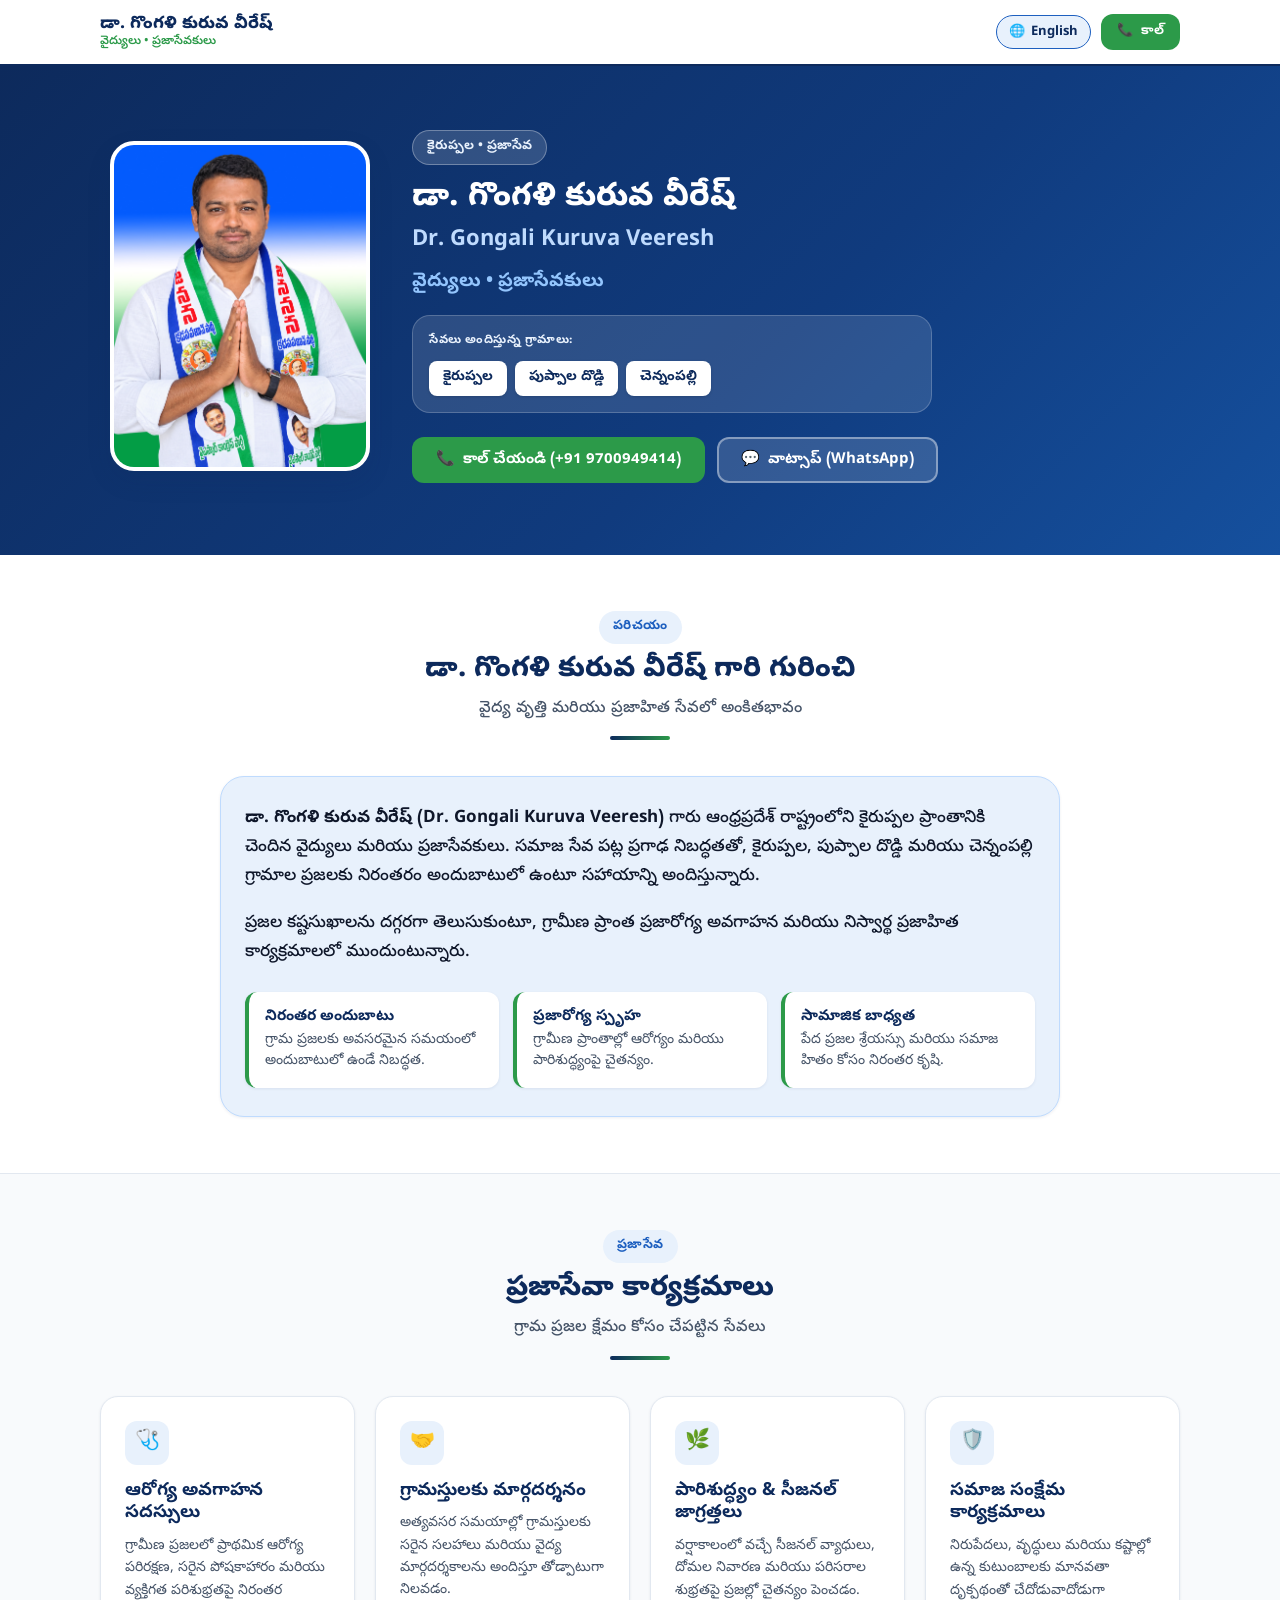
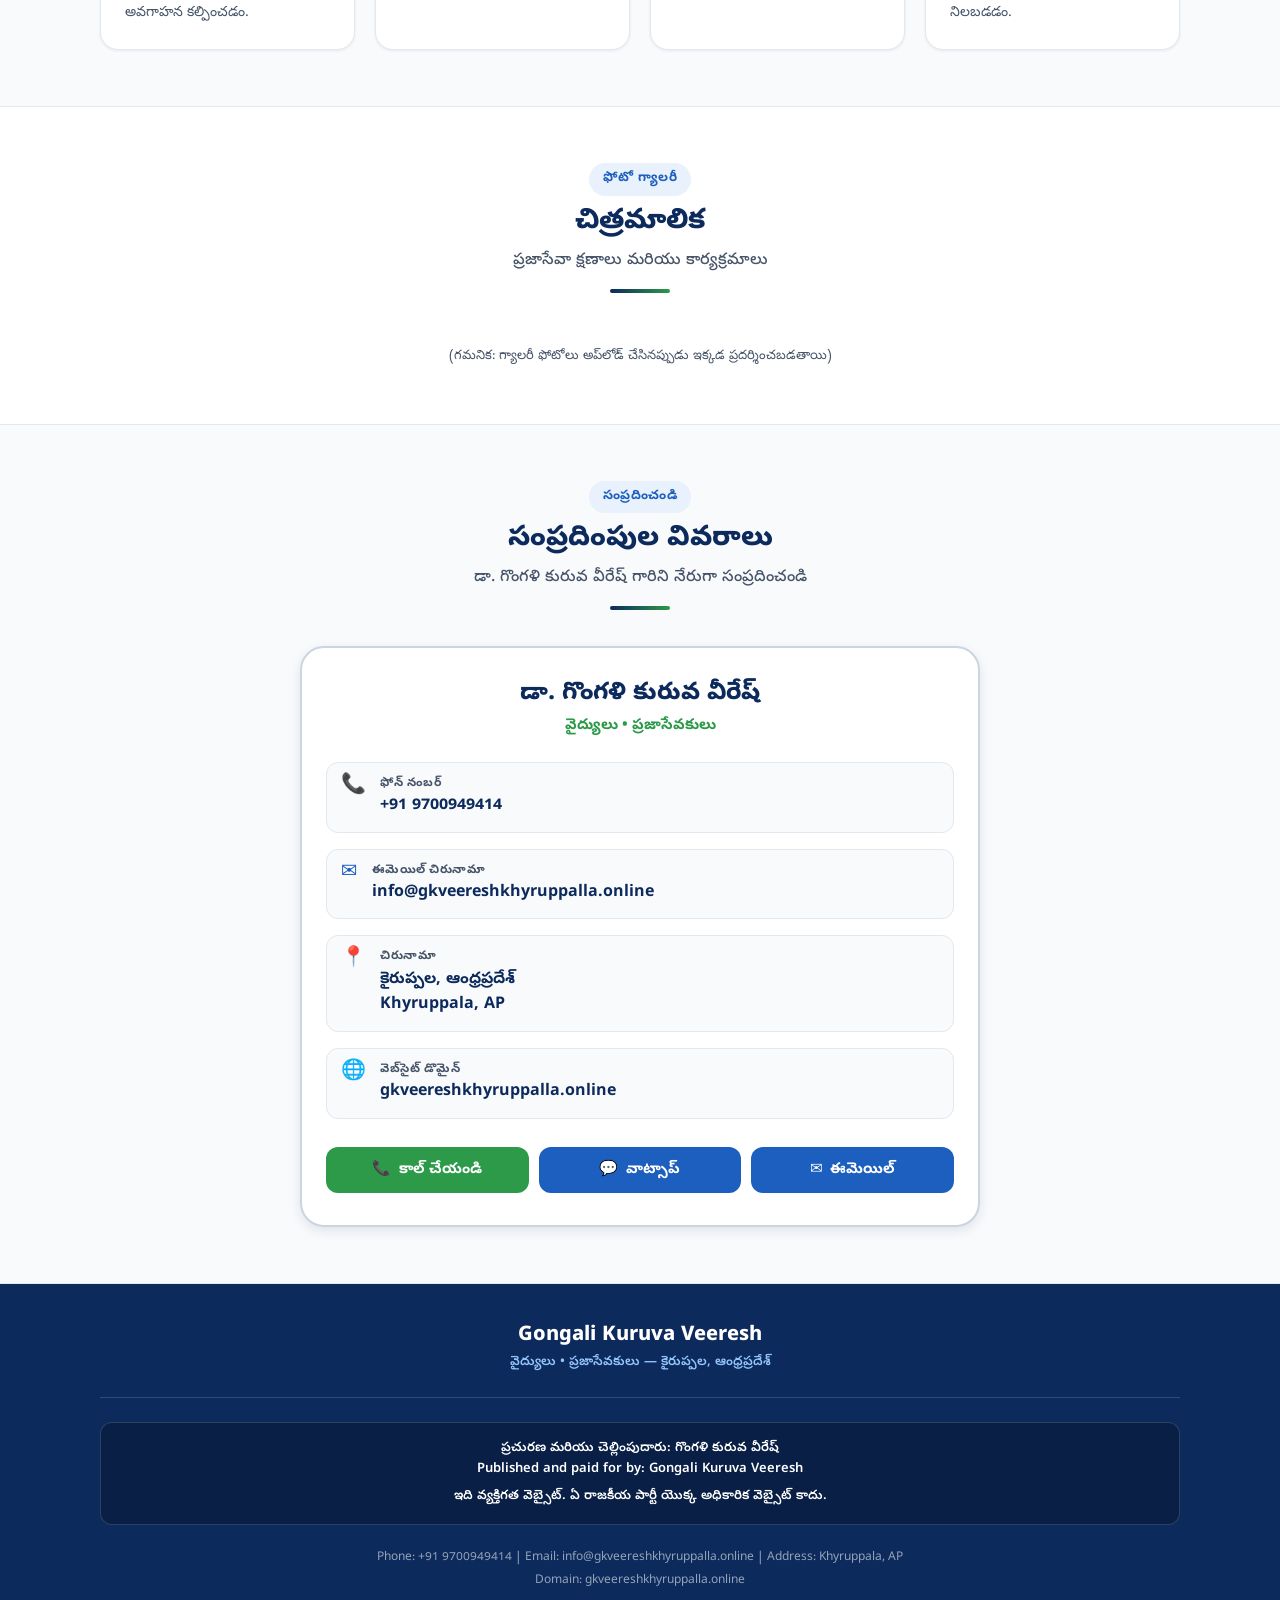
==== commit d18d7f3e: "feat: rebrand campaign site for Dr. G. K. Veeresh Update site content, metadata, and styles to refle" ====
--- a/index.html
+++ b/index.html
@@ -370,7 +370,21 @@
       font-weight: 800;
       color: var(--white);
       margin-bottom: 8px;
-      line-height: 1.2;
+      line-height: 1.25;
+    }
+
+    .hero-en-name {
+      display: inline-block;
+      font-size: 30px;
+      color: var(--white);
+      font-weight: 800;
+    }
+
+    body.lang-te .hero-en-name {
+      font-size: 22px;
+      color: #bfdbfe;
+      font-weight: 700;
+      margin-top: 6px;
     }
 
     .hero-subtitle {
@@ -822,8 +836,8 @@
             </div>
 
             <h1 class="hero-title">
-              <span class="te">డా. గొంగళి కురువ వీరేష్</span>
-              <span class="en">Dr. Gongali Kuruva Veeresh</span>
+              <span class="te">డా. గొంగళి కురువ వీరేష్<br /></span>
+              <span class="hero-en-name">Dr. Gongali Kuruva Veeresh</span>
             </h1>
 
             <p class="hero-subtitle">
@@ -1185,7 +1199,10 @@
                   <span class="te">చిరునామా</span>
                   <span class="en">Address</span>
                 </div>
-                <div class="contact-info-val">Kairuppala, Andhra Pradesh</div>
+                <div class="contact-info-val">
+                  <span class="te">కైరుప్పల, ఆంధ్రప్రదేశ్<br /></span>
+                  <span>Khyruppala, AP</span>
+                </div>
               </div>
             </li>
 
@@ -1241,8 +1258,8 @@
       <div class="footer-disclaimers">
         <!-- Mandatory Line 1 -->
         <p class="footer-disclaimer-text">
-          <span class="te">ప్రచురణ మరియు చెల్లింపుదారు: గొంగళి కురువ వీరేష్ (Published and paid for by: Gongali Kuruva Veeresh)</span>
-          <span class="en">Published and paid for by: Gongali Kuruva Veeresh</span>
+          <span class="te">ప్రచురణ మరియు చెల్లింపుదారు: గొంగళి కురువ వీరేష్<br /></span>
+          <span>Published and paid for by: Gongali Kuruva Veeresh</span>
         </p>
 
         <!-- Mandatory Line 2 -->
@@ -1254,7 +1271,7 @@
 
       <!-- Mandatory Contact Recap -->
       <div class="footer-contact-summary">
-        <p>Phone: +91 9700949414 | Email: info@gkveereshkhyruppalla.online | Address: Kairuppala, Andhra Pradesh</p>
+        <p>Phone: +91 9700949414 | Email: info@gkveereshkhyruppalla.online | Address: Khyruppala, AP</p>
         <p style="margin-top: 4px;">Domain: gkveereshkhyruppalla.online</p>
       </div>
     </div>
